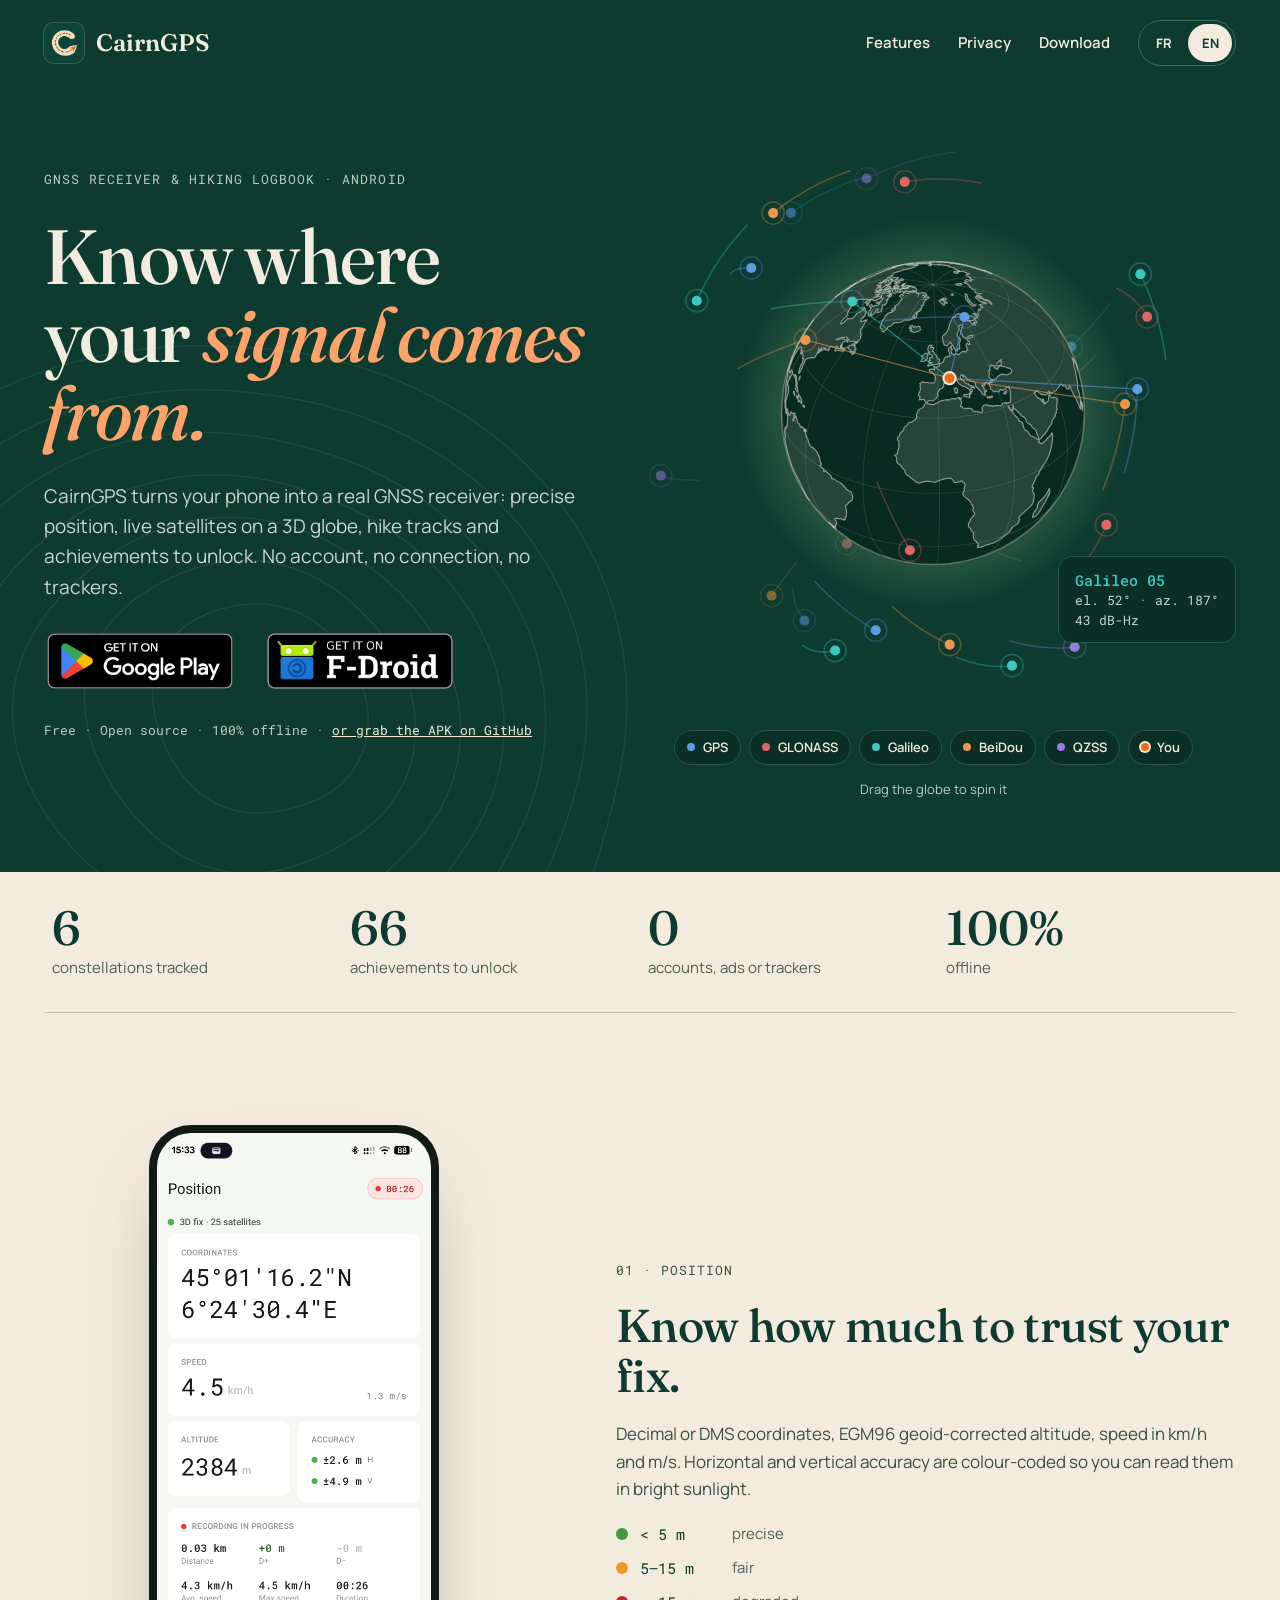
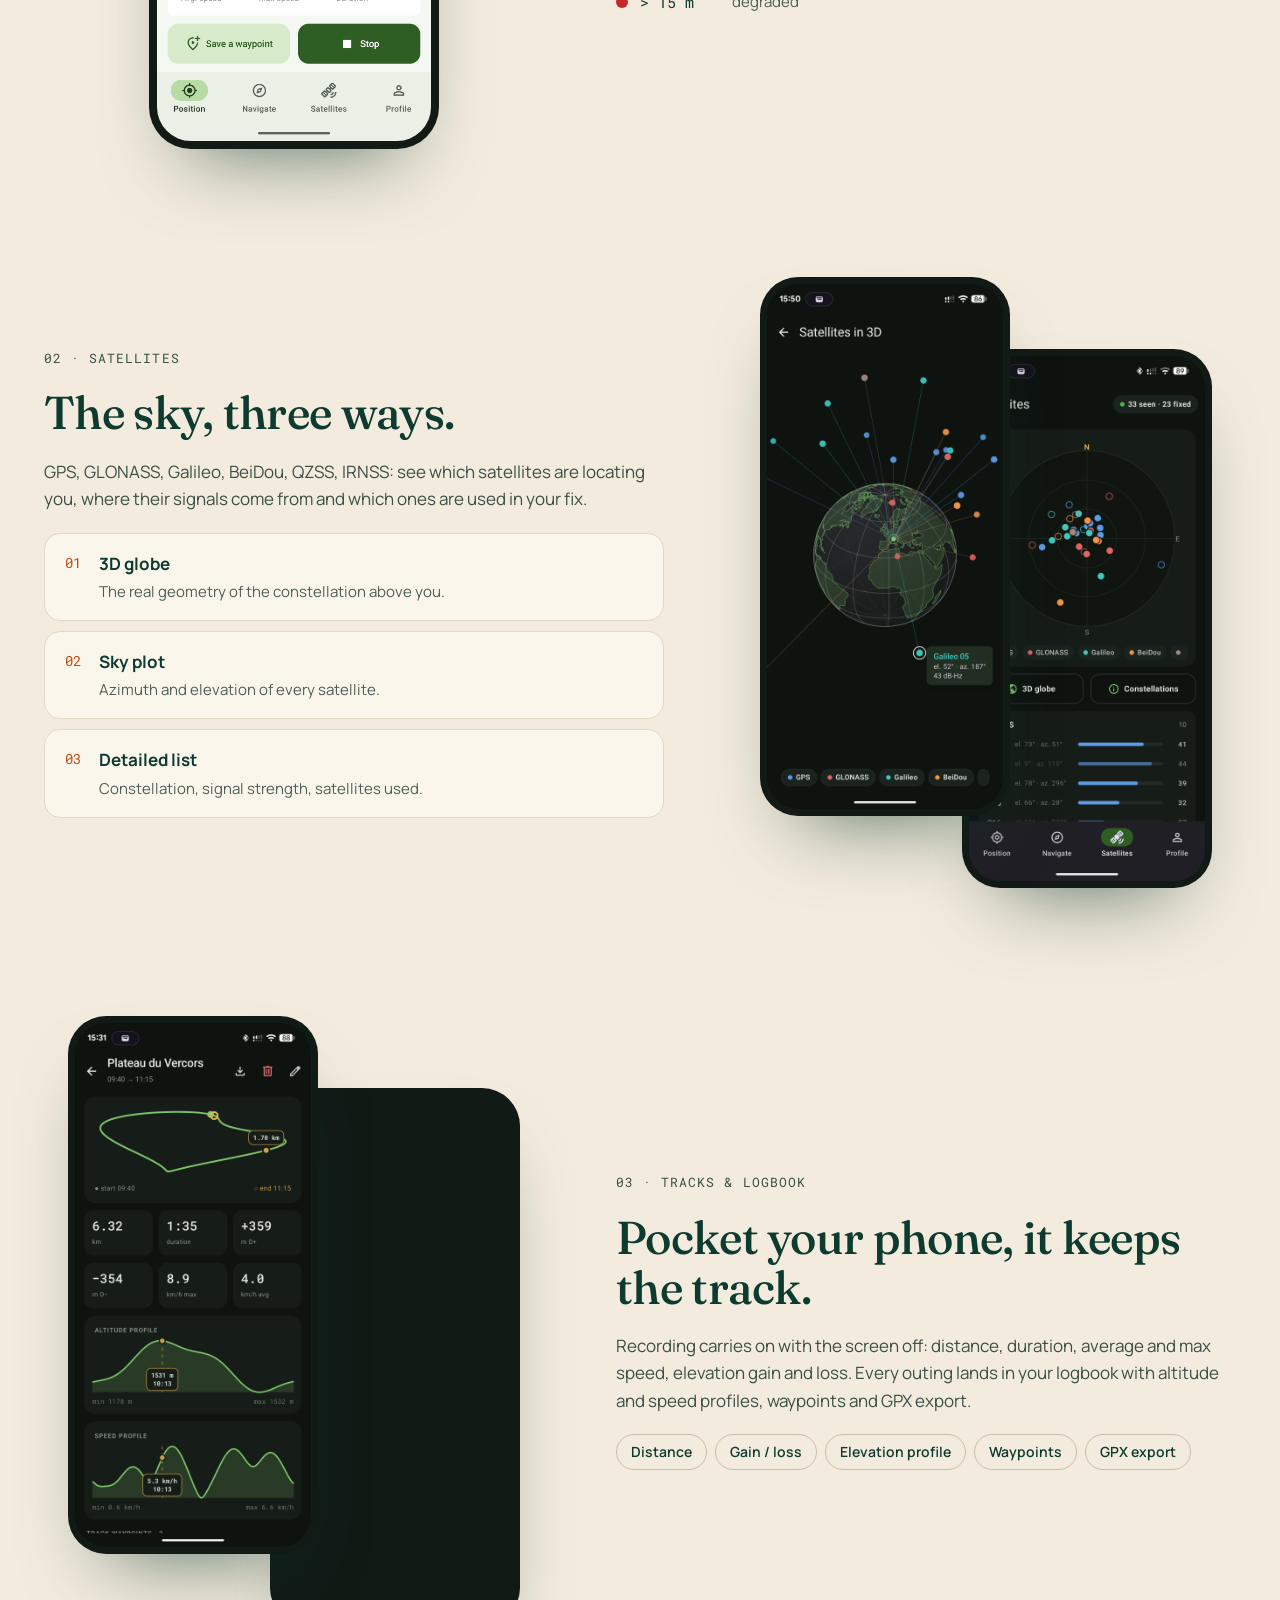
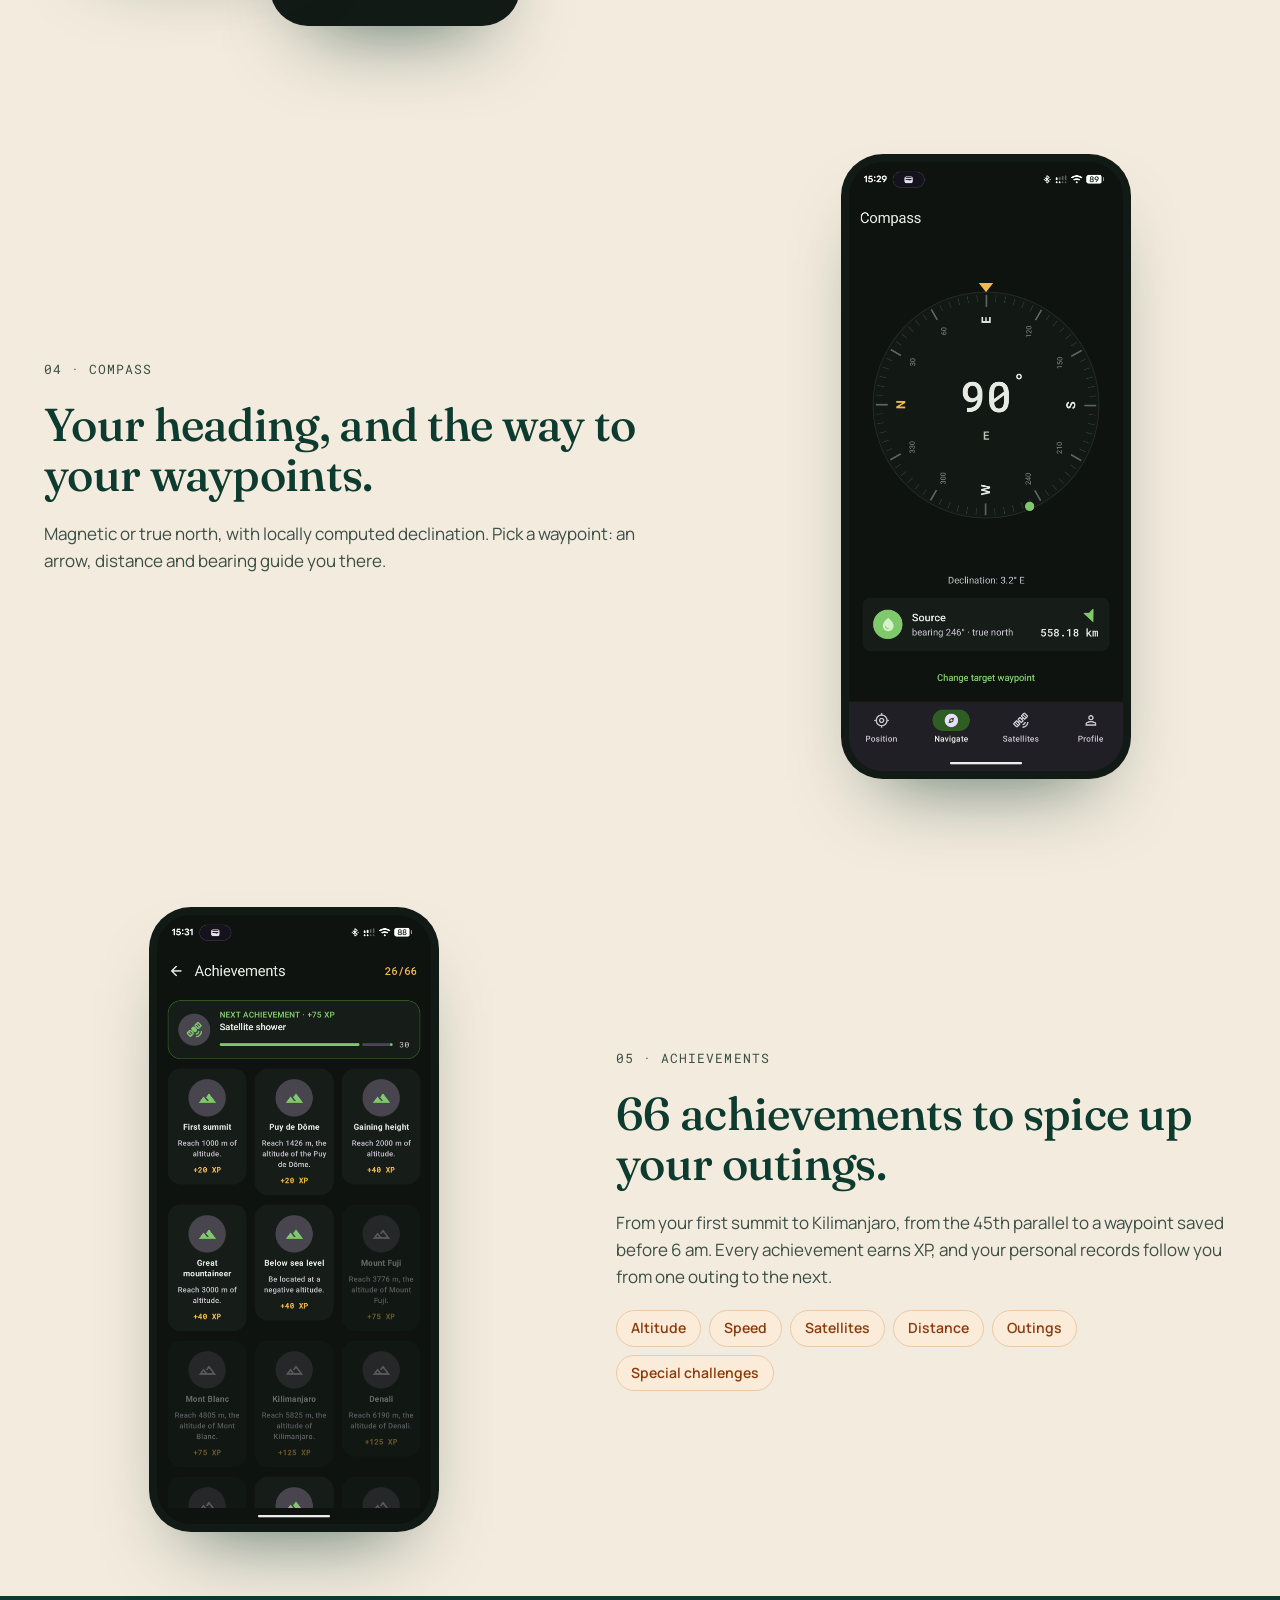
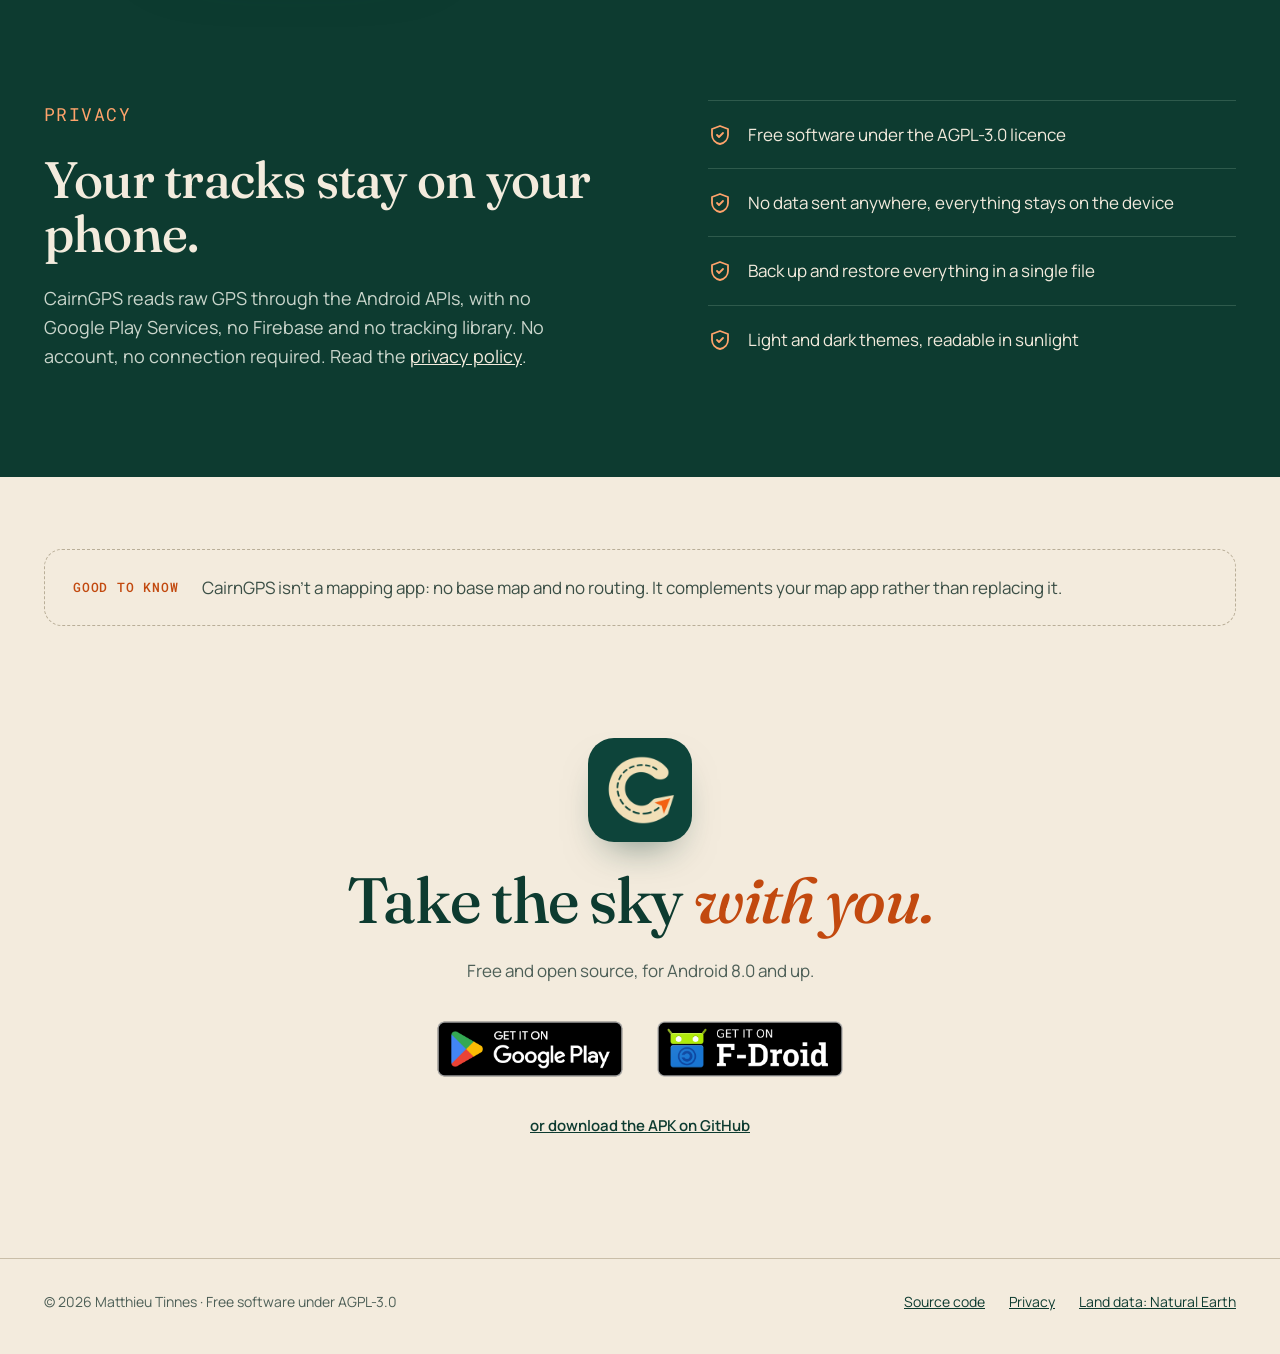
==== en/index.html @ 0255e493 "feat: add bilingual cairngps website Static French/English landing page for the CairnGPS Android app" ====
<!DOCTYPE html>
<html lang="en">
<head>
  <meta charset="UTF-8">
  <meta name="viewport" content="width=device-width, initial-scale=1">
  <title>CairnGPS — GNSS receiver and hiking logbook for Android</title>
  <meta name="description" content="CairnGPS turns your phone into a GNSS receiver: precise position, live satellites on a 3D globe, hike tracks and achievements. Free, open source, no account, 100% offline.">
  <meta name="theme-color" content="#0d3b30">
  <link rel="canonical" href="https://cairngps.matthieu.app/en/">
  <link rel="alternate" hreflang="fr" href="https://cairngps.matthieu.app/fr/">
  <link rel="alternate" hreflang="en" href="https://cairngps.matthieu.app/en/">
  <link rel="alternate" hreflang="x-default" href="https://cairngps.matthieu.app/">
  <link rel="icon" type="image/png" href="../assets/img/icon.png">
  <link rel="apple-touch-icon" href="../assets/img/icon.png">
  <link rel="preload" href="../assets/fonts/fraunces.woff2" as="font" type="font/woff2" crossorigin>
  <link rel="preload" href="../assets/fonts/manrope.woff2" as="font" type="font/woff2" crossorigin>
  <link rel="stylesheet" href="../assets/css/styles.css?v=2">

  <meta property="og:type" content="website">
  <meta property="og:site_name" content="CairnGPS">
  <meta property="og:title" content="CairnGPS — Know where your signal comes from">
  <meta property="og:description" content="GNSS receiver and hiking logbook for Android: live satellites on a 3D globe, tracks, compass and achievements. Free, open source, offline.">
  <meta property="og:url" content="https://cairngps.matthieu.app/en/">
  <meta property="og:image" content="https://cairngps.matthieu.app/assets/img/og-en.png">
  <meta property="og:image:width" content="1024">
  <meta property="og:image:height" content="500">
  <meta property="og:locale" content="en_US">
  <meta property="og:locale:alternate" content="fr_FR">
  <meta name="twitter:card" content="summary_large_image">

  <script type="application/ld+json">
  {
    "@context": "https://schema.org",
    "@type": "SoftwareApplication",
    "name": "CairnGPS",
    "operatingSystem": "Android 8.0+",
    "applicationCategory": "TravelApplication",
    "inLanguage": ["en", "fr"],
    "license": "https://www.gnu.org/licenses/agpl-3.0.html",
    "offers": { "@type": "Offer", "price": "0", "priceCurrency": "EUR" },
    "downloadUrl": "https://play.google.com/store/apps/details?id=app.matthieu.cairngps",
    "image": "https://cairngps.matthieu.app/assets/img/icon.png",
    "author": { "@type": "Person", "name": "Matthieu Tinnes", "url": "https://matthieu.app" }
  }
  </script>

  <script src="../assets/js/site.js?v=1" defer></script>
  <script src="../assets/js/globe.js?v=1" defer></script>
</head>
<body>
  <a class="skip-link" href="#main">Skip to content</a>

  <div class="hero" id="top">
    <svg class="contours" viewBox="0 0 700 700" aria-hidden="true" focusable="false">
      <g transform="translate(350 360)" fill="none" stroke="#f3ebdd" stroke-opacity="0.08" stroke-width="1.5">
        <path vector-effect="non-scaling-stroke" transform="scale(1.6) rotate(8)" d="M0,-200 C120,-210 215,-130 208,-20 C202,90 150,185 20,196 C-110,207 -220,140 -210,10 C-200,-115 -120,-192 0,-200Z"/>
        <path vector-effect="non-scaling-stroke" transform="translate(8 -6) scale(1.4) rotate(14)" d="M0,-200 C120,-210 215,-130 208,-20 C202,90 150,185 20,196 C-110,207 -220,140 -210,10 C-200,-115 -120,-192 0,-200Z"/>
        <path vector-effect="non-scaling-stroke" transform="translate(16 -12) scale(1.2) rotate(22)" d="M0,-200 C120,-210 215,-130 208,-20 C202,90 150,185 20,196 C-110,207 -220,140 -210,10 C-200,-115 -120,-192 0,-200Z"/>
        <path vector-effect="non-scaling-stroke" transform="translate(26 -18) scale(1.0) rotate(30)" d="M0,-200 C120,-210 215,-130 208,-20 C202,90 150,185 20,196 C-110,207 -220,140 -210,10 C-200,-115 -120,-192 0,-200Z"/>
        <path vector-effect="non-scaling-stroke" transform="translate(36 -24) scale(0.8) rotate(40)" d="M0,-200 C120,-210 215,-130 208,-20 C202,90 150,185 20,196 C-110,207 -220,140 -210,10 C-200,-115 -120,-192 0,-200Z"/>
        <path vector-effect="non-scaling-stroke" transform="translate(46 -30) scale(0.6) rotate(52)" d="M0,-200 C120,-210 215,-130 208,-20 C202,90 150,185 20,196 C-110,207 -220,140 -210,10 C-200,-115 -120,-192 0,-200Z"/>
        <path vector-effect="non-scaling-stroke" transform="translate(54 -36) scale(0.4) rotate(64)" d="M0,-200 C120,-210 215,-130 208,-20 C202,90 150,185 20,196 C-110,207 -220,140 -210,10 C-200,-115 -120,-192 0,-200Z"/>
      </g>
    </svg>

    <header class="site-header wrap">
      <a class="brand" href="#top">
        <img src="../assets/img/icon.png" alt="" width="40" height="40">
        <span>CairnGPS</span>
      </a>
      <nav class="nav" aria-label="Main navigation">
        <a href="#features">Features</a>
        <a href="#privacy">Privacy</a>
        <a href="#download">Download</a>
        <div class="lang-switch" role="group" aria-label="Language">
          <a href="../fr/" hreflang="fr" lang="fr" data-lang="fr">FR</a>
          <a href="../en/" hreflang="en" lang="en" data-lang="en" aria-current="page">EN</a>
        </div>
      </nav>
    </header>

    <section class="hero-body wrap" aria-labelledby="hero-title">
      <div class="hero-copy">
        <p class="eyebrow">GNSS receiver &amp; hiking logbook · Android</p>
        <h1 id="hero-title">Know where your <em>signal comes from.</em></h1>
        <p class="lead">CairnGPS turns your phone into a real GNSS receiver: precise position, live satellites on a 3D globe, hike tracks and achievements to unlock. No account, no connection, no trackers.</p>
        <div class="stores">
          <a href="https://play.google.com/store/apps/details?id=app.matthieu.cairngps"><img src="../assets/img/badges/google-play-en.png" alt="Get it on Google Play" width="646" height="250"></a>
          <a href="https://f-droid.org/packages/app.matthieu.cairngps/"><img src="../assets/img/badges/fdroid-en.png" alt="Get it on F-Droid" width="646" height="250"></a>
        </div>
        <p class="meta">Free · Open source · 100% offline · <a href="https://github.com/MatthieuTinnes/CairnGPS/releases">or grab the APK on GitHub</a></p>
      </div>

      <div class="globe">
        <div class="globe-stage">
          <canvas data-globe data-land="../assets/data/world_land.txt" role="img" aria-label="Animated 3D globe: GNSS satellites in orbit linked to a position in the Alps"></canvas>
          <div class="hud" aria-hidden="true">
            <strong>Galileo 05</strong>
            el. 52° · az. 187°<br>
            43 dB-Hz
          </div>
        </div>
        <ul class="legend" aria-label="Constellations">
          <li><span class="dot" style="--c: #5c9ce6" aria-hidden="true"></span>GPS</li>
          <li><span class="dot" style="--c: #e06666" aria-hidden="true"></span>GLONASS</li>
          <li><span class="dot" style="--c: #3ec9c0" aria-hidden="true"></span>Galileo</li>
          <li><span class="dot" style="--c: #f0954b" aria-hidden="true"></span>BeiDou</li>
          <li><span class="dot" style="--c: #9b7be0" aria-hidden="true"></span>QZSS</li>
          <li><span class="dot dot--you" style="--c: #f26a1b" aria-hidden="true"></span>You</li>
        </ul>
        <p class="hint">Drag the globe to spin it</p>
      </div>
    </section>
  </div>

  <main id="main">
    <section class="wrap" aria-label="At a glance">
      <dl class="facts">
        <div><dt>constellations tracked</dt><dd>6</dd></div>
        <div><dt>achievements to unlock</dt><dd>66</dd></div>
        <div><dt>accounts, ads or trackers</dt><dd>0</dd></div>
        <div><dt>offline</dt><dd>100%</dd></div>
      </dl>
    </section>

    <div class="tour wrap" id="features">
      <section class="feature" aria-labelledby="f-position">
        <div class="phones">
          <figure class="phone"><img src="../assets/img/screens/en/1.png" width="1080" height="2400" loading="lazy" decoding="async" alt="Position screen: coordinates, speed, altitude, accuracy and an active recording"></figure>
        </div>
        <div class="feature-copy">
          <p class="eyebrow">01 · Position</p>
          <h2 id="f-position">Know how much to trust your fix.</h2>
          <p>Decimal or DMS coordinates, EGM96 geoid-corrected altitude, speed in km/h and m/s. Horizontal and vertical accuracy are colour-coded so you can read them in bright sunlight.</p>
          <ul class="quality">
            <li><span class="dot" style="--c: #3e9b42" aria-hidden="true"></span><span class="range">&lt; 5 m</span><span class="label">precise</span></li>
            <li><span class="dot" style="--c: #f29a1f" aria-hidden="true"></span><span class="range">5–15 m</span><span class="label">fair</span></li>
            <li><span class="dot" style="--c: #c62828" aria-hidden="true"></span><span class="range">&gt; 15 m</span><span class="label">degraded</span></li>
          </ul>
        </div>
      </section>

      <section class="feature feature--reverse" aria-labelledby="f-satellites">
        <div class="phones phones--pair">
          <figure class="phone"><img src="../assets/img/screens/en/3.png" width="1080" height="2400" loading="lazy" decoding="async" alt="Satellites in 3D screen: globe and satellites in view"></figure>
          <figure class="phone"><img src="../assets/img/screens/en/2.png" width="1080" height="2400" loading="lazy" decoding="async" alt="Satellites screen: sky plot and list of GPS satellites"></figure>
        </div>
        <div class="feature-copy">
          <p class="eyebrow">02 · Satellites</p>
          <h2 id="f-satellites">The sky, three ways.</h2>
          <p>GPS, GLONASS, Galileo, BeiDou, QZSS, IRNSS: see which satellites are locating you, where their signals come from and which ones are used in your fix.</p>
          <ol class="views">
            <li><span class="num">01</span><span><strong>3D globe</strong><span>The real geometry of the constellation above you.</span></span></li>
            <li><span class="num">02</span><span><strong>Sky plot</strong><span>Azimuth and elevation of every satellite.</span></span></li>
            <li><span class="num">03</span><span><strong>Detailed list</strong><span>Constellation, signal strength, satellites used.</span></span></li>
          </ol>
        </div>
      </section>

      <section class="feature" aria-labelledby="f-tracks">
        <div class="phones phones--pair">
          <figure class="phone"><img src="../assets/img/screens/en/5.png" width="1080" height="2400" loading="lazy" decoding="async" alt="Track detail: route, stats, altitude and speed profiles"></figure>
          <figure class="phone"><img src="../assets/img/screens/en/7.png" width="1080" height="2400" loading="lazy" decoding="async" alt="Logbook: list of recorded tracks"></figure>
        </div>
        <div class="feature-copy">
          <p class="eyebrow">03 · Tracks &amp; logbook</p>
          <h2 id="f-tracks">Pocket your phone, it keeps the track.</h2>
          <p>Recording carries on with the screen off: distance, duration, average and max speed, elevation gain and loss. Every outing lands in your logbook with altitude and speed profiles, waypoints and GPX export.</p>
          <ul class="tags">
            <li>Distance</li>
            <li>Gain / loss</li>
            <li>Elevation profile</li>
            <li>Waypoints</li>
            <li>GPX export</li>
          </ul>
        </div>
      </section>

      <section class="feature feature--reverse" aria-labelledby="f-compass">
        <div class="phones">
          <figure class="phone"><img src="../assets/img/screens/en/6.png" width="1080" height="2400" loading="lazy" decoding="async" alt="Compass screen: dial, declination and navigation to a waypoint"></figure>
        </div>
        <div class="feature-copy">
          <p class="eyebrow">04 · Compass</p>
          <h2 id="f-compass">Your heading, and the way to your waypoints.</h2>
          <p>Magnetic or true north, with locally computed declination. Pick a waypoint: an arrow, distance and bearing guide you there.</p>
        </div>
      </section>

      <section class="feature" aria-labelledby="f-achievements">
        <div class="phones">
          <figure class="phone"><img src="../assets/img/screens/en/4.png" width="1080" height="2400" loading="lazy" decoding="async" alt="Achievements screen: next achievement and grid of altitude achievements"></figure>
        </div>
        <div class="feature-copy">
          <p class="eyebrow">05 · Achievements</p>
          <h2 id="f-achievements">66 achievements to spice up your outings.</h2>
          <p>From your first summit to Kilimanjaro, from the 45th parallel to a waypoint saved before 6&nbsp;am. Every achievement earns XP, and your personal records follow you from one outing to the next.</p>
          <ul class="tags tags--warm">
            <li>Altitude</li>
            <li>Speed</li>
            <li>Satellites</li>
            <li>Distance</li>
            <li>Outings</li>
            <li>Special challenges</li>
          </ul>
        </div>
      </section>
    </div>

    <section class="privacy" id="privacy" aria-labelledby="privacy-title">
      <div class="wrap">
        <div class="privacy-copy">
          <p class="eyebrow">Privacy</p>
          <h2 id="privacy-title">Your tracks stay on your phone.</h2>
          <p>CairnGPS reads raw GPS through the Android APIs, with no Google Play Services, no Firebase and no tracking library. No account, no connection required. Read the <a href="https://matthieu.app/cairngps/privacy/">privacy policy</a>.</p>
        </div>
        <ul class="checks">
          <li><svg width="24" height="24" viewBox="0 0 24 24" fill="none" stroke="#ffa36b" stroke-width="1.8" stroke-linecap="round" stroke-linejoin="round" aria-hidden="true" focusable="false"><path d="M12 3l8 3v6c0 4.5-3.4 8-8 9-4.6-1-8-4.5-8-9V6z"/><path d="M9 12l2 2 4-4"/></svg>Free software under the AGPL-3.0 licence</li>
          <li><svg width="24" height="24" viewBox="0 0 24 24" fill="none" stroke="#ffa36b" stroke-width="1.8" stroke-linecap="round" stroke-linejoin="round" aria-hidden="true" focusable="false"><path d="M12 3l8 3v6c0 4.5-3.4 8-8 9-4.6-1-8-4.5-8-9V6z"/><path d="M9 12l2 2 4-4"/></svg>No data sent anywhere, everything stays on the device</li>
          <li><svg width="24" height="24" viewBox="0 0 24 24" fill="none" stroke="#ffa36b" stroke-width="1.8" stroke-linecap="round" stroke-linejoin="round" aria-hidden="true" focusable="false"><path d="M12 3l8 3v6c0 4.5-3.4 8-8 9-4.6-1-8-4.5-8-9V6z"/><path d="M9 12l2 2 4-4"/></svg>Back up and restore everything in a single file</li>
          <li><svg width="24" height="24" viewBox="0 0 24 24" fill="none" stroke="#ffa36b" stroke-width="1.8" stroke-linecap="round" stroke-linejoin="round" aria-hidden="true" focusable="false"><path d="M12 3l8 3v6c0 4.5-3.4 8-8 9-4.6-1-8-4.5-8-9V6z"/><path d="M9 12l2 2 4-4"/></svg>Light and dark themes, readable in sunlight</li>
        </ul>
      </div>
    </section>

    <div class="wrap">
      <aside class="note" aria-label="Good to know">
        <strong>Good to know</strong>
        <p>CairnGPS isn’t a mapping app: no base map and no routing. It complements your map app rather than replacing it.</p>
      </aside>
    </div>

    <section class="cta wrap" id="download" aria-labelledby="cta-title">
      <img src="../assets/img/icon.png" alt="" width="104" height="104" loading="lazy">
      <h2 id="cta-title">Take the sky <em>with you.</em></h2>
      <p>Free and open source, for Android 8.0 and up.</p>
      <div class="stores">
        <a href="https://play.google.com/store/apps/details?id=app.matthieu.cairngps"><img src="../assets/img/badges/google-play-en.png" alt="Get it on Google Play" width="646" height="250" loading="lazy"></a>
        <a href="https://f-droid.org/packages/app.matthieu.cairngps/"><img src="../assets/img/badges/fdroid-en.png" alt="Get it on F-Droid" width="646" height="250" loading="lazy"></a>
      </div>
      <a class="apk" href="https://github.com/MatthieuTinnes/CairnGPS/releases">or download the APK on GitHub</a>
    </section>
  </main>

  <footer class="site-footer">
    <div class="wrap">
      <span>© 2026 Matthieu Tinnes · Free software under AGPL-3.0</span>
      <ul>
        <li><a href="https://github.com/MatthieuTinnes/CairnGPS">Source code</a></li>
        <li><a href="https://matthieu.app/cairngps/privacy/">Privacy</a></li>
        <li><a href="https://www.naturalearthdata.com/">Land data: Natural Earth</a></li>
      </ul>
    </div>
  </footer>
</body>
</html>
---- assets/css/styles.css ----
/* CairnGPS website. Self-hosted fonts only: the site makes no third-party request. */

@font-face {
  font-family: 'Fraunces';
  font-style: normal;
  font-weight: 500 600;
  font-display: swap;
  src: url('../fonts/fraunces.woff2') format('woff2');
}

@font-face {
  font-family: 'Fraunces';
  font-style: italic;
  font-weight: 500;
  font-display: swap;
  src: url('../fonts/fraunces-italic.woff2') format('woff2');
}

@font-face {
  font-family: 'Manrope';
  font-style: normal;
  font-weight: 400 700;
  font-display: swap;
  src: url('../fonts/manrope.woff2') format('woff2');
}

@font-face {
  font-family: 'Roboto Mono';
  font-style: normal;
  font-weight: 400 500;
  font-display: swap;
  src: url('../fonts/roboto-mono.woff2') format('woff2');
}

:root {
  --cream: #f3ebdd;
  --paper: #fbf6ec;
  --line: #e2d7c2;
  --rule: #c9bea8;
  --dash: #b9ae98;

  --forest: #0d3b30;
  --forest-deep: #0a2f26;
  --forest-line: #2a5547;
  --forest-rule: #2e5a4c;
  --on-forest: #f3ebdd;
  --on-forest-muted: #cad6cc;
  --on-forest-faint: #b9cdbf;

  --ink: #0d3b30;
  --text: #3b4f46;
  --muted: #4d5f57;

  --clay: #c2490f;
  --peach: #ffa36b;
  --apricot: #fbebd9;
  --apricot-line: #ebc9a6;
  --rust: #8a3a0b;

  --serif: 'Fraunces', Georgia, 'Times New Roman', serif;
  --sans: 'Manrope', system-ui, -apple-system, 'Segoe UI', Roboto, sans-serif;
  --mono: 'Roboto Mono', ui-monospace, 'SFMono-Regular', Menlo, Consolas, monospace;

  --wrap: 1240px;
  --gutter: 24px;
}

*,
*::before,
*::after {
  box-sizing: border-box;
}

html {
  scroll-behavior: smooth;
  -webkit-text-size-adjust: 100%;
}

@media (prefers-reduced-motion: reduce) {
  html {
    scroll-behavior: auto;
  }
}

body {
  margin: 0;
  background: var(--cream);
  color: var(--ink);
  font-family: var(--sans);
  font-size: 17px;
  line-height: 1.6;
  overflow-x: hidden;
}

img {
  max-width: 100%;
  height: auto;
}

a {
  color: var(--ink);
}

a:hover {
  color: var(--clay);
}

:focus-visible {
  outline: 3px solid var(--clay);
  outline-offset: 3px;
  border-radius: 4px;
}

.skip-link {
  position: absolute;
  left: 16px;
  top: -100px;
  z-index: 10;
  padding: 10px 16px;
  border-radius: 10px;
  background: var(--cream);
  color: var(--ink);
  font-weight: 700;
}

.skip-link:focus {
  top: 16px;
}

.wrap {
  max-width: var(--wrap);
  margin: 0 auto;
  padding-left: var(--gutter);
  padding-right: var(--gutter);
}

.eyebrow {
  margin: 0;
  font-family: var(--mono);
  font-size: 13px;
  letter-spacing: 0.08em;
  text-transform: uppercase;
  color: var(--clay);
}

/* ---------- Hero band ---------- */

.hero {
  position: relative;
  overflow: hidden;
  background: var(--forest);
  color: var(--on-forest);
}

.hero a {
  color: var(--on-forest);
}

.hero a:hover {
  color: var(--peach);
}

.hero :focus-visible {
  outline-color: var(--peach);
}

.contours {
  position: absolute;
  left: -260px;
  bottom: -320px;
  width: 900px;
  height: 900px;
  pointer-events: none;
}

.site-header {
  position: relative;
  display: flex;
  flex-wrap: wrap;
  align-items: center;
  justify-content: space-between;
  gap: 16px;
  padding-top: 20px;
  padding-bottom: 20px;
}

.brand {
  display: flex;
  align-items: center;
  gap: 12px;
  text-decoration: none;
}

.brand img {
  width: 40px;
  height: 40px;
  border-radius: 10px;
  box-shadow: 0 0 0 1px rgba(243, 235, 221, 0.2);
}

.brand span {
  font-family: var(--serif);
  font-size: 24px;
  font-weight: 600;
}

.nav {
  display: flex;
  flex-wrap: wrap;
  align-items: center;
  gap: 8px 28px;
  font-size: 15px;
  font-weight: 600;
}

.nav > a {
  text-decoration: none;
}

.lang-switch {
  display: flex;
  gap: 2px;
  padding: 3px;
  border: 1px solid #3f6a5c;
  border-radius: 999px;
}

.lang-switch a {
  display: inline-flex;
  align-items: center;
  justify-content: center;
  min-width: 44px;
  min-height: 38px;
  border-radius: 999px;
  font-size: 13px;
  font-weight: 700;
  text-decoration: none;
}

.hero .lang-switch a[aria-current='page'] {
  background: var(--on-forest);
  color: var(--forest);
}

.hero-body {
  position: relative;
  display: flex;
  flex-wrap: wrap;
  align-items: center;
  gap: 24px 40px;
  padding-top: 24px;
  padding-bottom: 72px;
}

.hero-copy {
  position: relative;
  z-index: 1;
  flex: 1 1 460px;
  min-width: 0;
  display: flex;
  flex-direction: column;
  gap: 28px;
}

.hero-copy .eyebrow {
  color: var(--on-forest-faint);
}

.hero h1 {
  margin: 0;
  font-family: var(--serif);
  font-size: clamp(44px, 6vw, 82px);
  font-weight: 500;
  line-height: 1.02;
  letter-spacing: -0.02em;
}

.hero h1 em,
.privacy h2 em {
  color: var(--peach);
}

.lead {
  margin: 0;
  max-width: 540px;
  font-size: 19px;
  color: var(--on-forest-muted);
}

.stores {
  display: flex;
  flex-wrap: wrap;
  align-items: center;
  gap: 4px 8px;
  margin: -10px 0 -10px -10px;
}

.stores a {
  display: block;
  border-radius: 12px;
}

/* The official badges carry their own transparent margin. */
.stores img {
  display: block;
  width: auto;
  height: 82px;
}

.meta {
  margin: 0;
  font-family: var(--mono);
  font-size: 13px;
  color: var(--on-forest-faint);
}

/* ---------- Globe ---------- */

.globe {
  flex: 1 1 520px;
  min-width: 0;
  max-width: 680px;
  margin: 0 auto;
  display: flex;
  flex-direction: column;
  gap: 14px;
}

.globe-stage {
  position: relative;
  width: 100%;
  aspect-ratio: 1 / 1;
}

.globe-stage canvas {
  display: block;
  width: 100%;
  height: 100%;
  cursor: grab;
  touch-action: pan-y;
}

.globe-stage canvas:active {
  cursor: grabbing;
}

.hud {
  position: absolute;
  right: 0;
  bottom: 12%;
  padding: 12px 16px;
  border: 1px solid var(--forest-line);
  border-radius: 14px;
  background: var(--forest-deep);
  font-family: var(--mono);
  font-size: 13px;
  line-height: 1.5;
  color: var(--on-forest-muted);
  pointer-events: none;
}

.hud strong {
  display: block;
  font-size: 15px;
  font-weight: 500;
  color: #3ec9c0;
}

.legend {
  display: flex;
  flex-wrap: wrap;
  justify-content: center;
  gap: 8px;
  margin: 0;
  padding: 0;
  list-style: none;
  font-size: 13px;
  font-weight: 600;
}

.legend li {
  display: inline-flex;
  align-items: center;
  gap: 8px;
  padding: 6px 12px;
  border: 1px solid var(--forest-line);
  border-radius: 999px;
  background: var(--forest-deep);
}

.dot {
  width: 8px;
  height: 8px;
  border-radius: 50%;
  background: var(--c);
}

.dot--you {
  box-shadow: 0 0 0 2px var(--on-forest);
}

.hint {
  margin: 0;
  text-align: center;
  font-size: 13px;
  color: var(--on-forest-faint);
}

/* ---------- Facts ---------- */

.facts {
  display: grid;
  grid-template-columns: repeat(auto-fit, minmax(150px, 1fr));
  margin: 0;
  border-bottom: 1px solid var(--rule);
}

.facts div {
  display: flex;
  flex-direction: column-reverse;
  gap: 4px;
  padding: 32px 8px;
}

.facts dt {
  font-size: 15px;
  color: var(--muted);
}

.facts dd {
  margin: 0;
  font-family: var(--serif);
  font-size: 48px;
  line-height: 1;
  color: var(--ink);
}

/* ---------- Feature tour ---------- */

.tour {
  display: flex;
  flex-direction: column;
  gap: 128px;
  padding-top: 112px;
  padding-bottom: 64px;
}

.feature {
  display: flex;
  flex-wrap: wrap;
  align-items: center;
  gap: 48px 72px;
}

.feature--reverse {
  flex-direction: row-reverse;
}

.feature-copy {
  flex: 1 1 440px;
  min-width: 0;
  display: flex;
  flex-direction: column;
  gap: 20px;
}

.feature h2 {
  margin: 0;
  font-family: var(--serif);
  font-size: clamp(32px, 3.6vw, 48px);
  font-weight: 500;
  line-height: 1.08;
  letter-spacing: -0.015em;
}

.feature p {
  margin: 0;
  color: var(--text);
}

.phones {
  flex: 0 1 500px;
  min-width: 0;
  margin: 0 auto;
  display: flex;
  justify-content: center;
  align-items: flex-start;
}

.phone {
  flex: none;
  width: clamp(200px, 60vw, 290px);
  margin: 0;
  padding: 8px;
  border-radius: 42px;
  background: #121a16;
  box-shadow: 0 40px 80px -40px rgba(13, 59, 48, 0.7);
}

.phone img {
  display: block;
  width: 100%;
  height: auto;
  border-radius: 34px;
}

.phones--pair .phone {
  width: clamp(150px, 42vw, 250px);
  padding: 7px;
  border-radius: 38px;
}

.phones--pair .phone img {
  border-radius: 31px;
}

.phones--pair .phone:first-child {
  position: relative;
  z-index: 1;
}

.phones--pair .phone + .phone {
  margin-left: -48px;
  margin-top: 72px;
}

.quality {
  display: flex;
  flex-direction: column;
  gap: 10px;
  margin: 0;
  padding: 0;
  list-style: none;
  font-family: var(--mono);
  font-size: 15px;
}

.quality li {
  display: flex;
  align-items: center;
  gap: 12px;
}

.quality .dot {
  width: 12px;
  height: 12px;
}

.quality .range {
  min-width: 80px;
}

.quality .label {
  font-family: var(--sans);
  color: var(--muted);
}

.views {
  display: flex;
  flex-direction: column;
  gap: 10px;
  margin: 0;
  padding: 0;
  list-style: none;
}

.views li {
  display: flex;
  gap: 18px;
  padding: 16px 20px;
  border: 1px solid var(--line);
  border-radius: 16px;
  background: var(--paper);
}

.views .num {
  flex: none;
  padding-top: 2px;
  font-family: var(--mono);
  font-size: 14px;
  color: var(--clay);
}

.views strong {
  display: block;
  color: var(--ink);
}

.views strong + span {
  font-size: 15px;
  color: var(--muted);
}

.tags {
  display: flex;
  flex-wrap: wrap;
  gap: 8px;
  margin: 0;
  padding: 0;
  list-style: none;
}

.tags li {
  padding: 6px 14px;
  border: 1px solid var(--rule);
  border-radius: 999px;
  font-size: 14px;
  font-weight: 600;
  color: var(--ink);
}

.tags--warm li {
  border-color: var(--apricot-line);
  background: var(--apricot);
  color: var(--rust);
}

/* ---------- Privacy ---------- */

.privacy {
  background: var(--forest);
  color: var(--on-forest);
}

.privacy .wrap {
  display: flex;
  flex-wrap: wrap;
  align-items: flex-start;
  gap: 56px;
  padding-top: 104px;
  padding-bottom: 104px;
}

.privacy-copy {
  flex: 1 1 460px;
  min-width: 0;
  display: flex;
  flex-direction: column;
  gap: 24px;
}

.privacy .eyebrow {
  color: var(--peach);
}

.privacy h2 {
  margin: 0;
  font-family: var(--serif);
  font-size: clamp(34px, 4vw, 56px);
  font-weight: 500;
  line-height: 1.05;
  letter-spacing: -0.015em;
}

.privacy p {
  margin: 0;
  max-width: 540px;
  font-size: 18px;
  color: var(--on-forest-muted);
}

.privacy a {
  color: var(--on-forest);
}

.privacy a:hover {
  color: var(--peach);
}

.privacy :focus-visible {
  outline-color: var(--peach);
}

.checks {
  flex: 1 1 380px;
  display: flex;
  flex-direction: column;
  margin: 0;
  padding: 0;
  list-style: none;
}

.checks li {
  display: flex;
  align-items: flex-start;
  gap: 16px;
  padding: 20px 0;
  border-top: 1px solid var(--forest-rule);
}

.checks svg {
  flex: none;
  margin-top: 2px;
}

/* ---------- Note, CTA, footer ---------- */

.note {
  display: flex;
  flex-wrap: wrap;
  align-items: center;
  gap: 16px 24px;
  margin-top: 72px;
  padding: 24px 28px;
  border: 1.5px dashed var(--dash);
  border-radius: 18px;
}

.note strong {
  font-family: var(--mono);
  font-size: 13px;
  font-weight: 500;
  letter-spacing: 0.06em;
  text-transform: uppercase;
  color: var(--clay);
}

.note p {
  flex: 1 1 520px;
  margin: 0;
  color: var(--text);
}

.cta {
  display: flex;
  flex-direction: column;
  align-items: center;
  gap: 24px;
  padding-top: 112px;
  padding-bottom: 120px;
  text-align: center;
}

.cta > img {
  width: 104px;
  height: 104px;
  border-radius: 26px;
  box-shadow: 0 20px 40px -20px rgba(13, 59, 48, 0.6);
}

.cta h2 {
  margin: 0;
  font-family: var(--serif);
  font-size: clamp(36px, 5vw, 64px);
  font-weight: 500;
  line-height: 1.05;
  letter-spacing: -0.02em;
}

.cta h2 em {
  color: var(--clay);
}

.cta p {
  margin: 0;
  color: var(--muted);
}

.cta .stores {
  justify-content: center;
  margin: 0 -10px;
}

.cta .apk {
  font-size: 15px;
  font-weight: 600;
}

.site-footer {
  border-top: 1px solid var(--rule);
}

.site-footer .wrap {
  display: flex;
  flex-wrap: wrap;
  justify-content: space-between;
  gap: 16px;
  padding-top: 32px;
  padding-bottom: 40px;
  font-size: 14px;
  color: var(--muted);
}

.site-footer ul {
  display: flex;
  flex-wrap: wrap;
  gap: 8px 24px;
  margin: 0;
  padding: 0;
  list-style: none;
}

/* ---------- Small screens ---------- */

@media (max-width: 640px) {
  :root {
    --gutter: 16px;
  }

  .tour {
    gap: 96px;
    padding-top: 80px;
  }

  .stores img {
    height: 68px;
  }

  .hud {
    font-size: 12px;
    padding: 8px 12px;
  }

  .phones--pair .phone + .phone {
    margin-left: -32px;
    margin-top: 48px;
  }
}
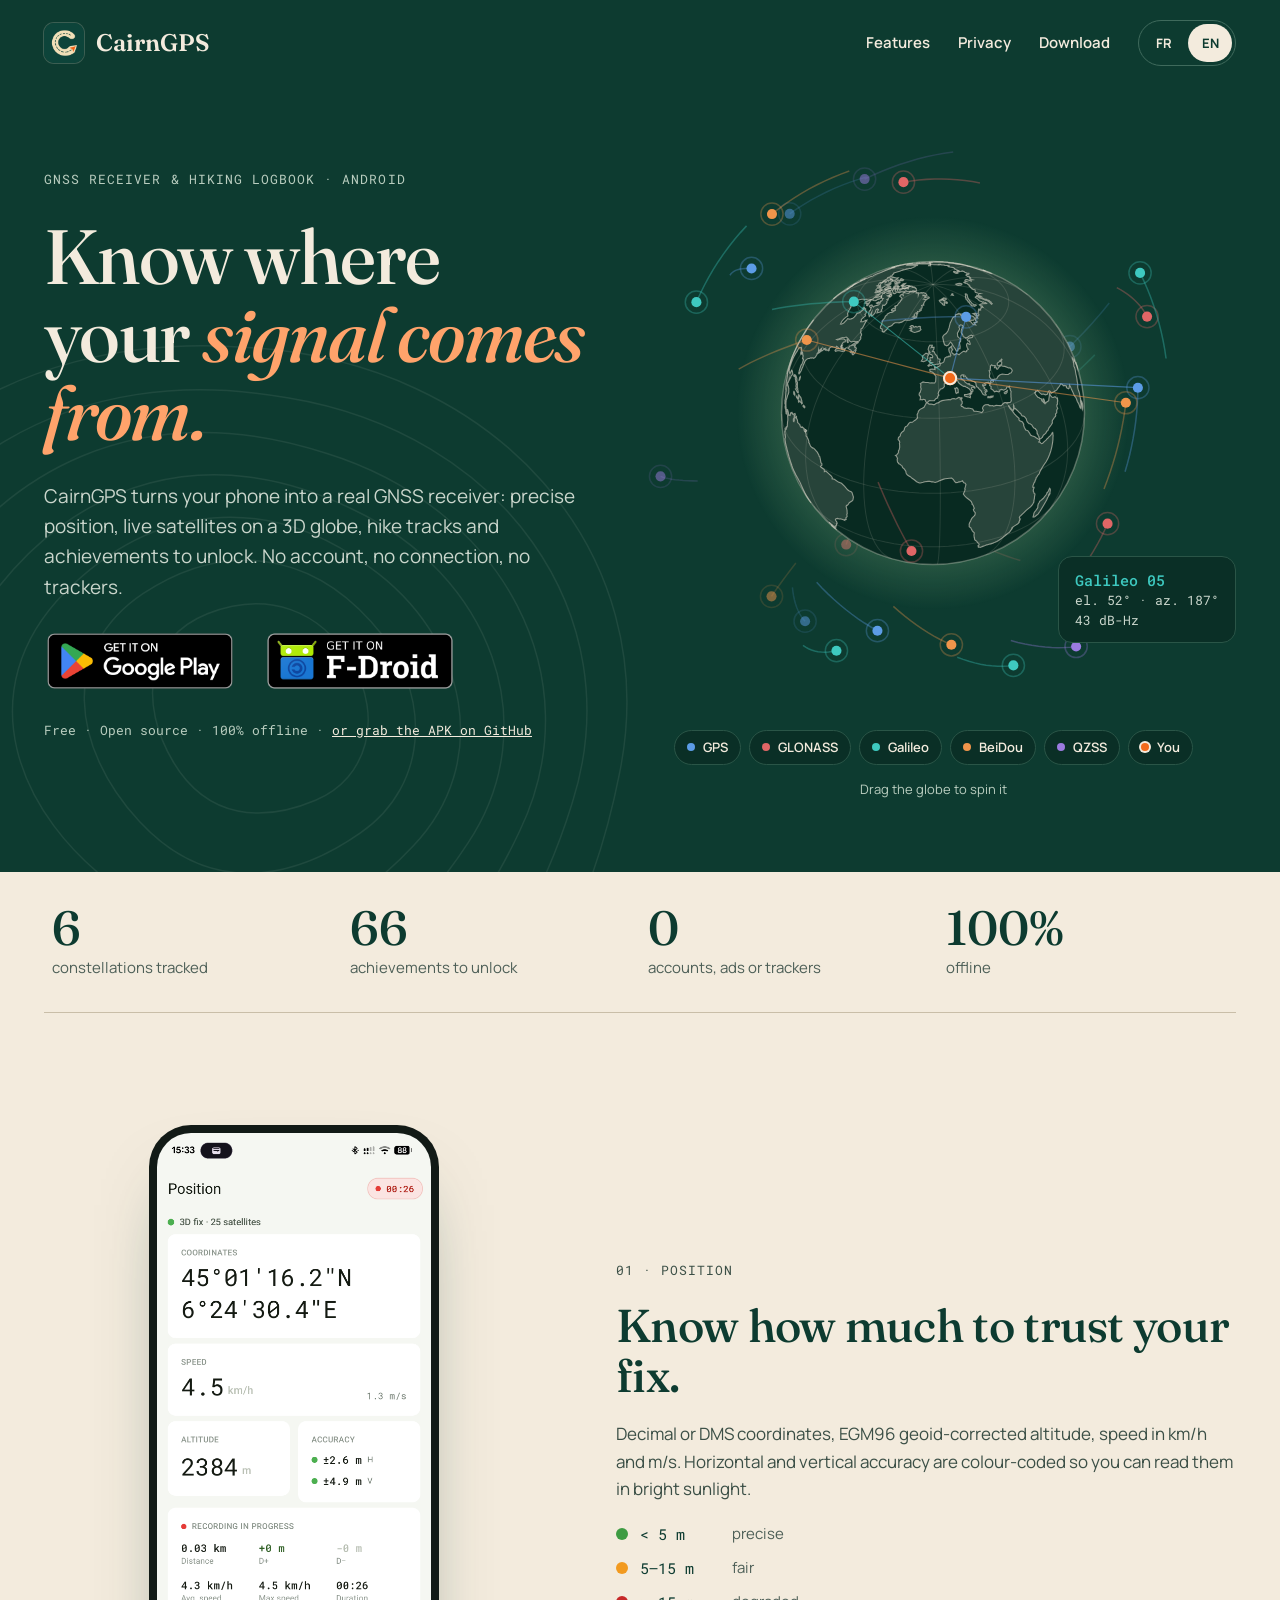
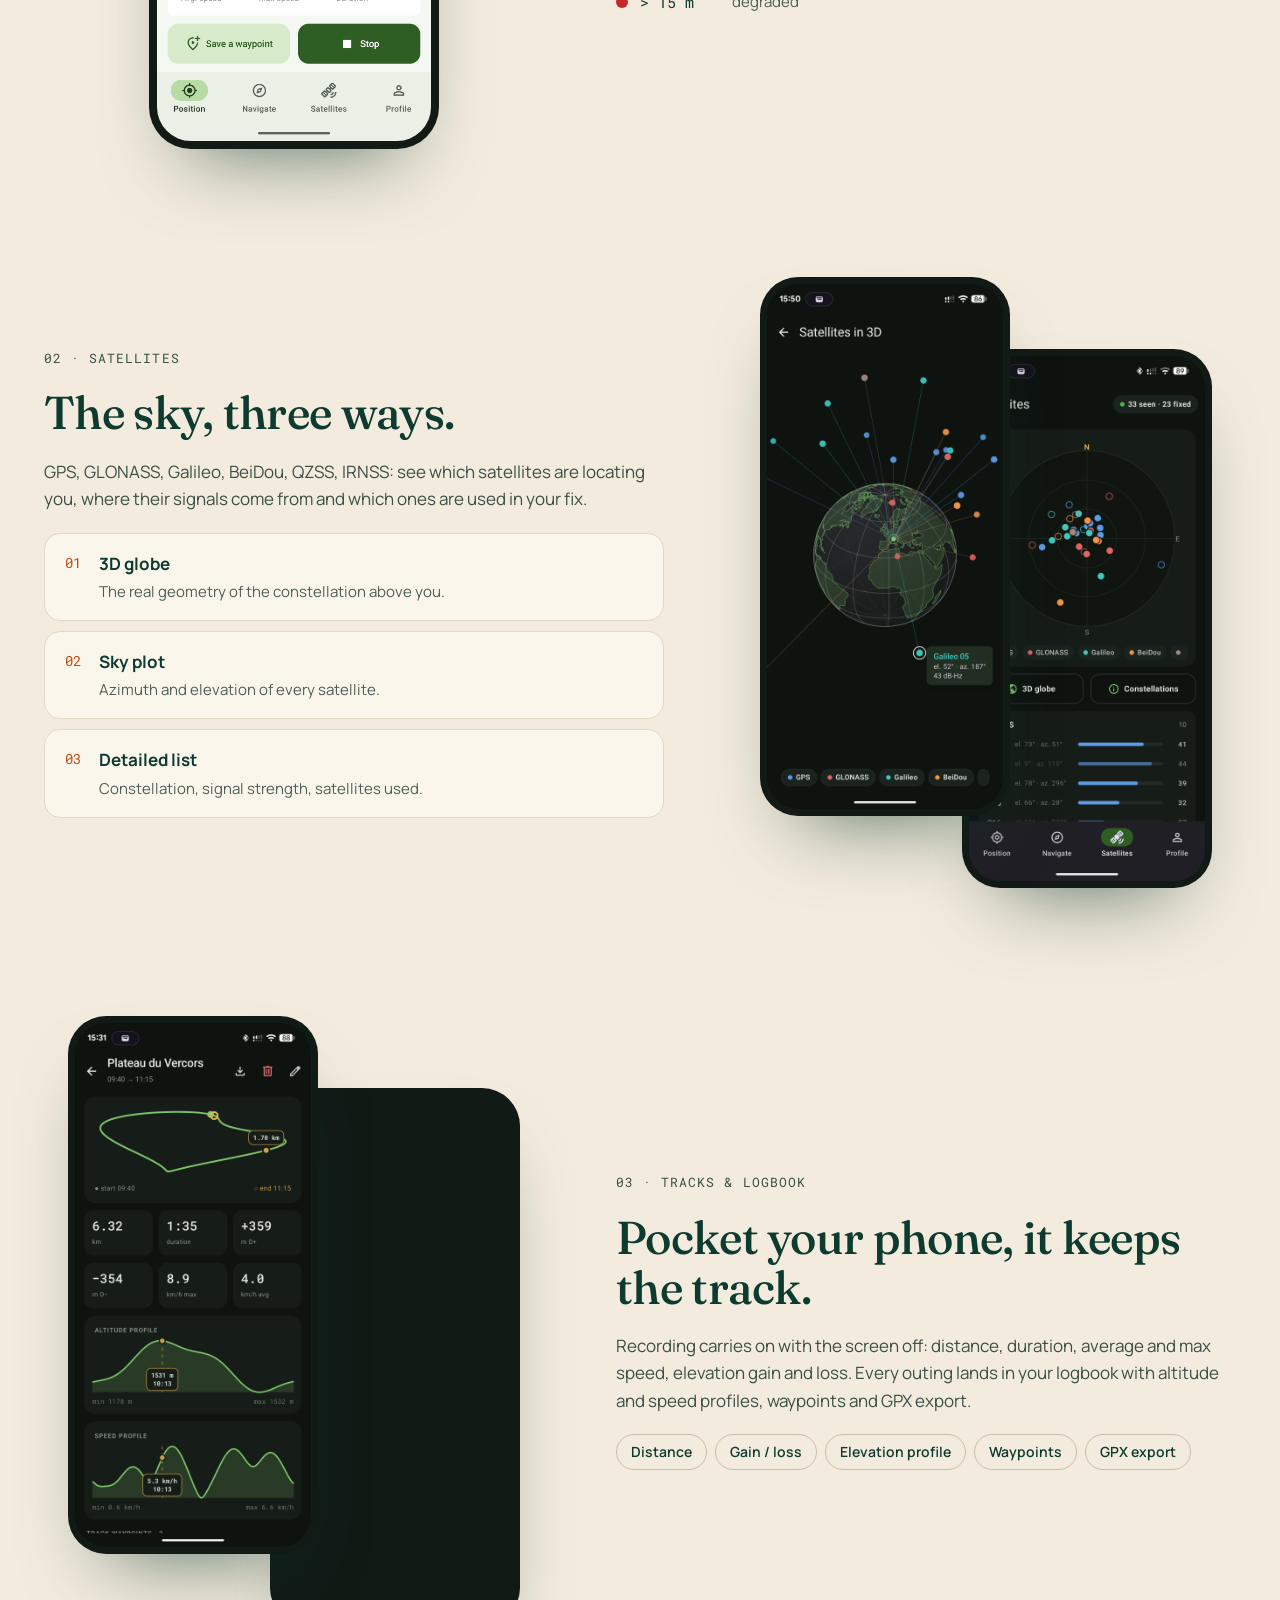
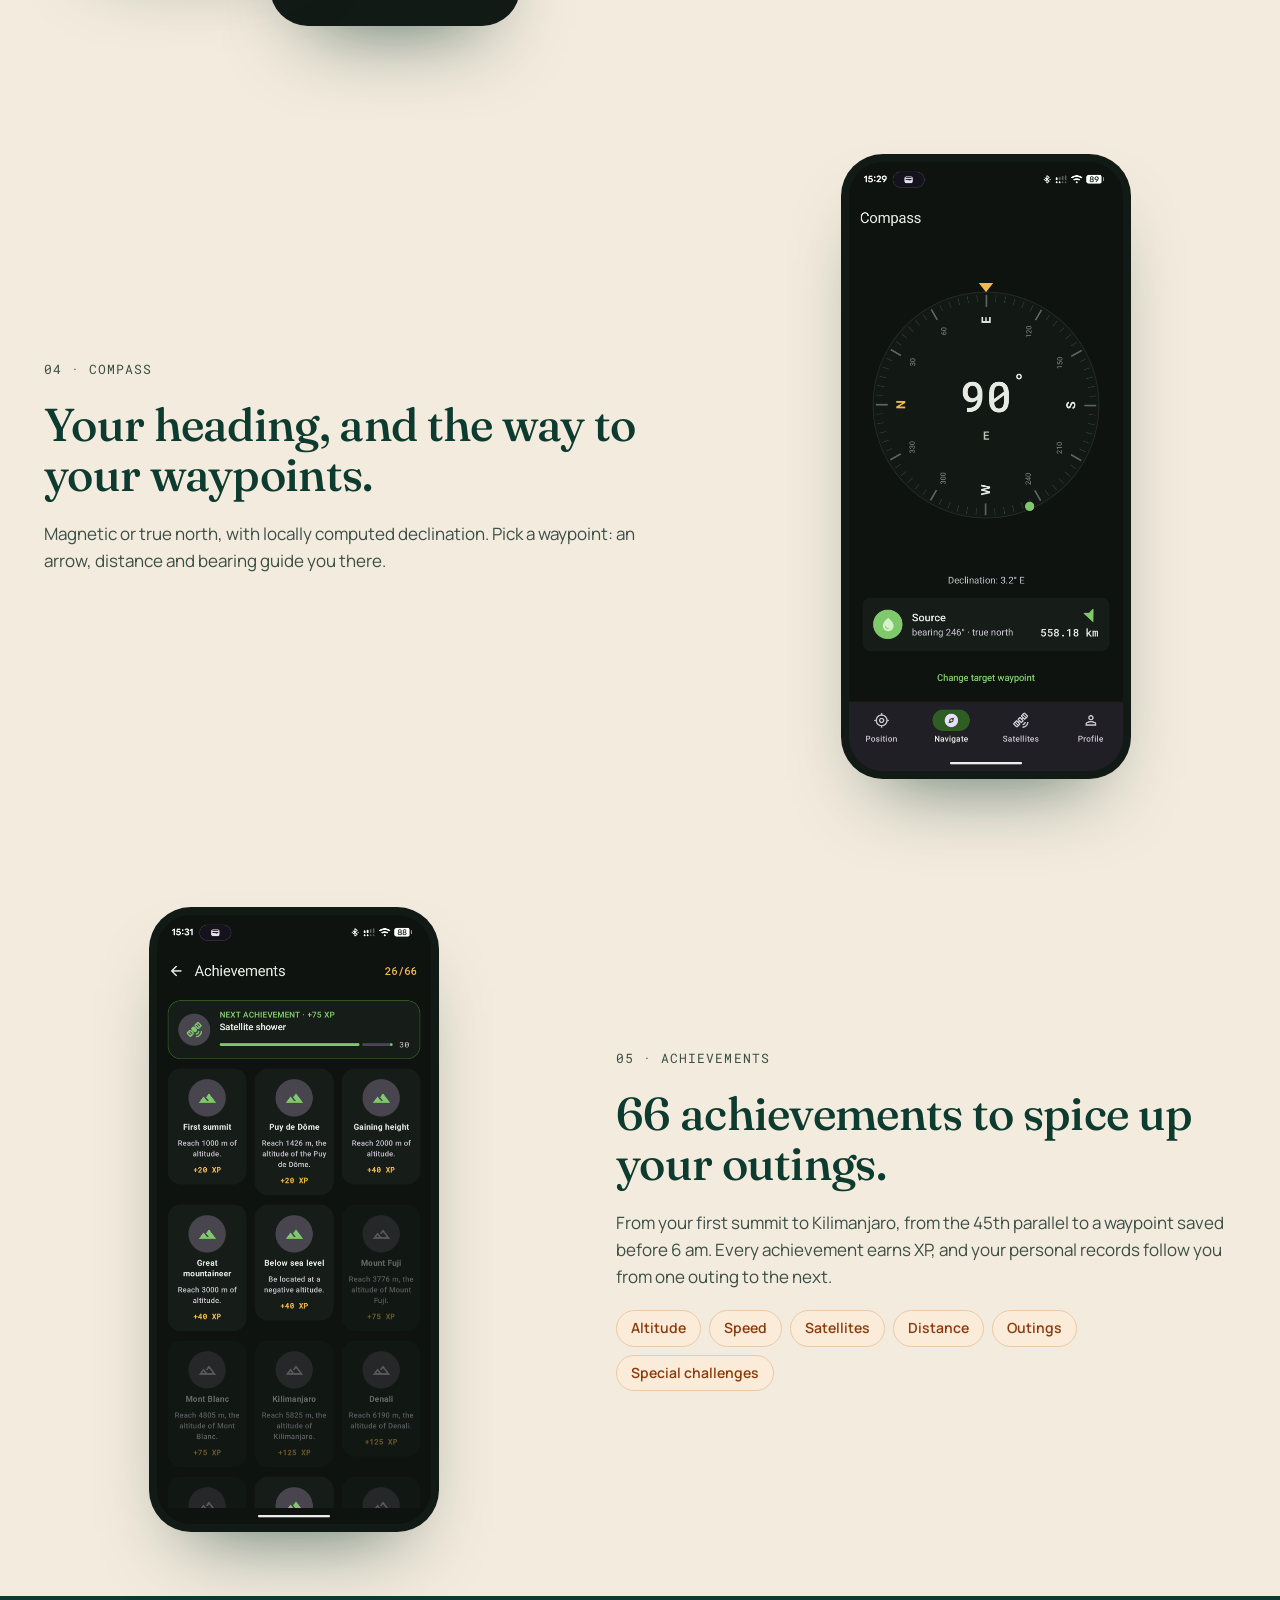
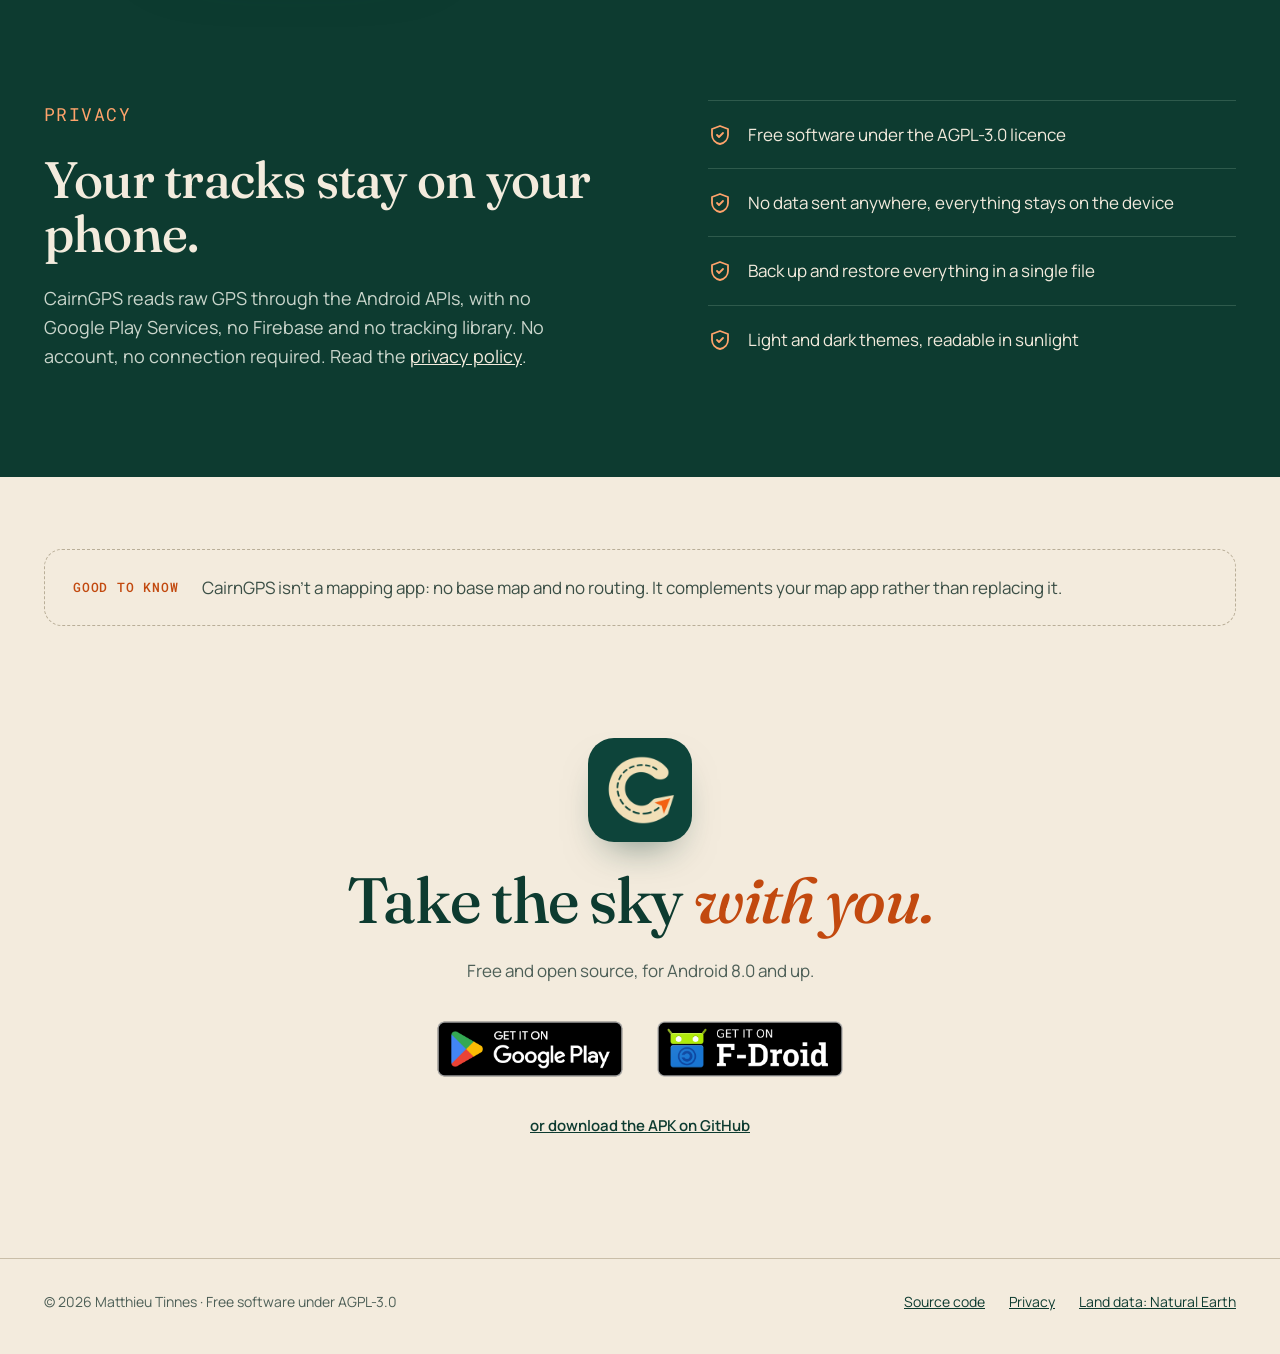
==== commit 6f92f76b: "feat: add umami audience tracker Load the self-hosted, cookie-less Umami script (umami.matthieu.app)" ====
--- a/en/index.html
+++ b/en/index.html
@@ -46,6 +46,8 @@
 
   <script src="../assets/js/site.js?v=1" defer></script>
   <script src="../assets/js/globe.js?v=1" defer></script>
+  <!-- Cookie-less audience stats (self-hosted Umami); the page works without it. -->
+  <script defer src="https://umami.matthieu.app/js/app.js" data-host-url="https://umami.matthieu.app" data-website-id="695b13a4-3913-4c51-99ee-1c3db1899db5" data-domains="cairngps.matthieu.app"></script>
 </head>
 <body>
   <a class="skip-link" href="#main">Skip to content</a>
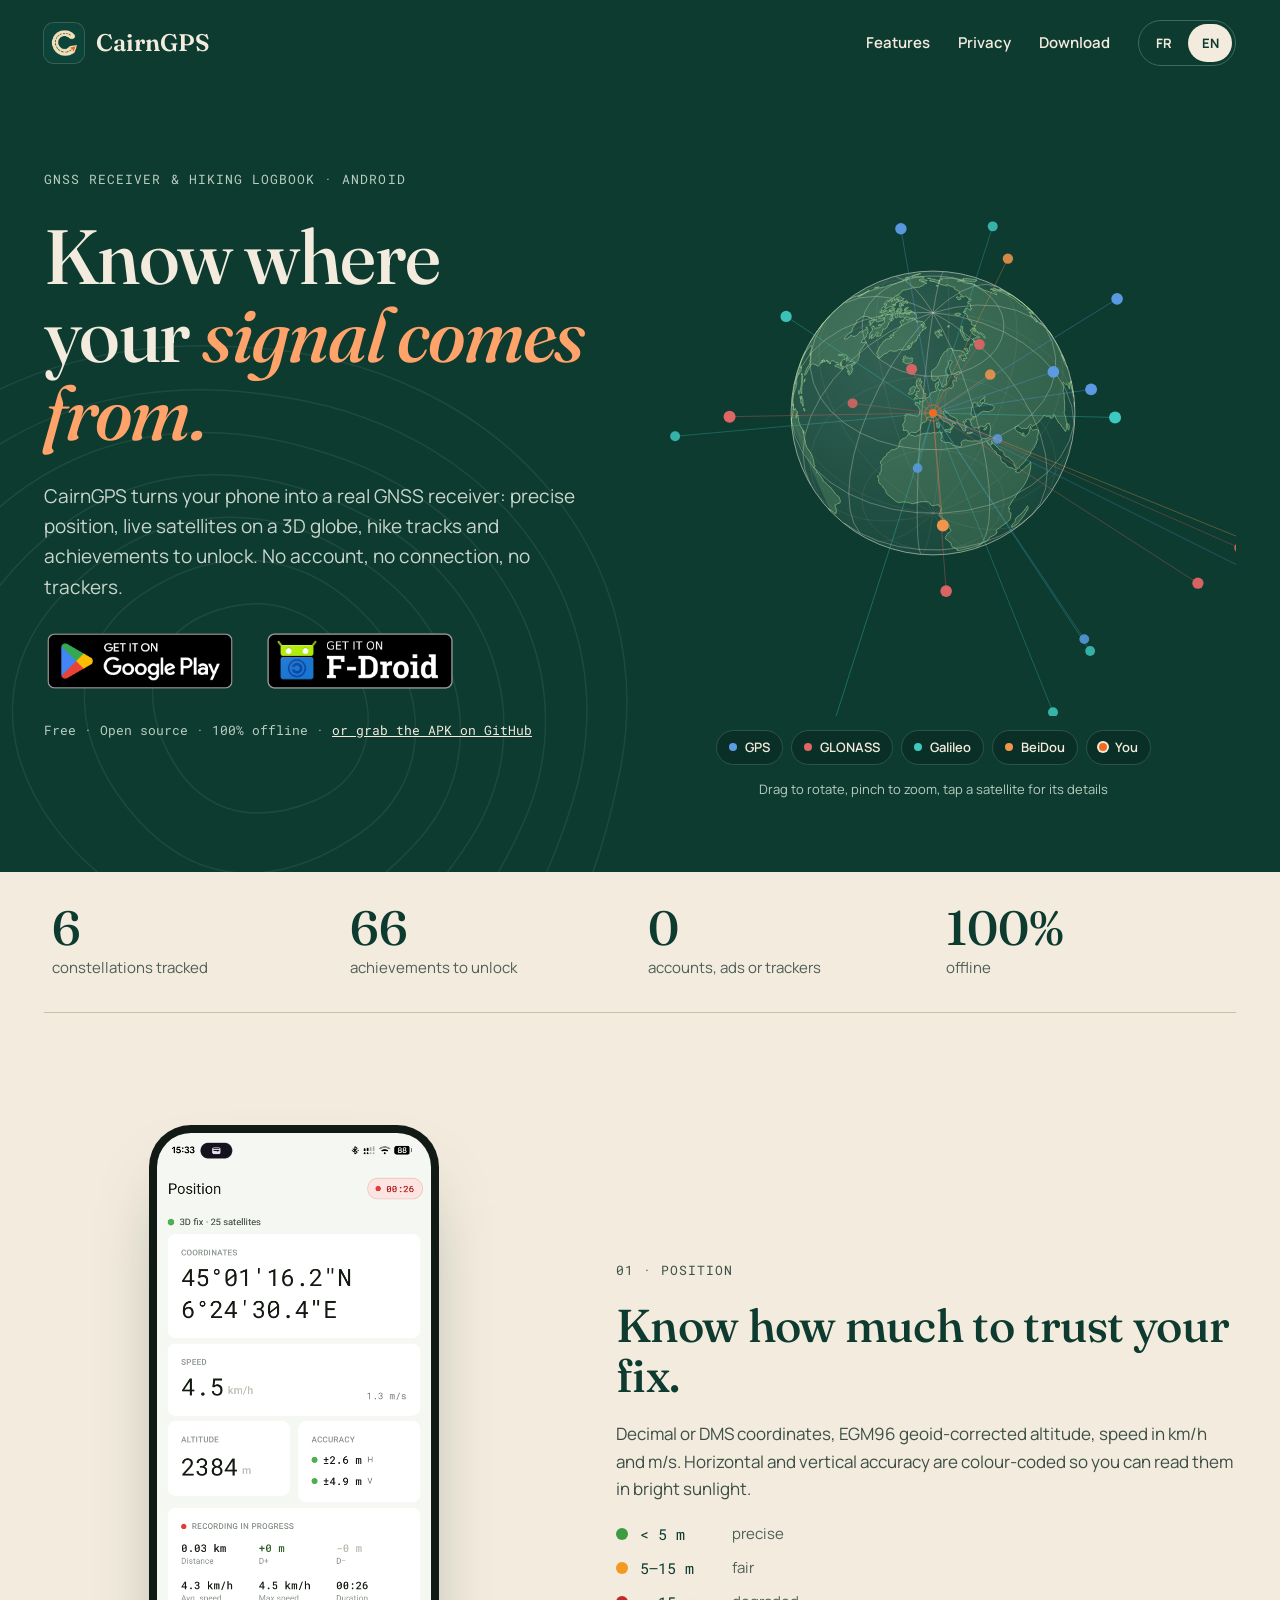
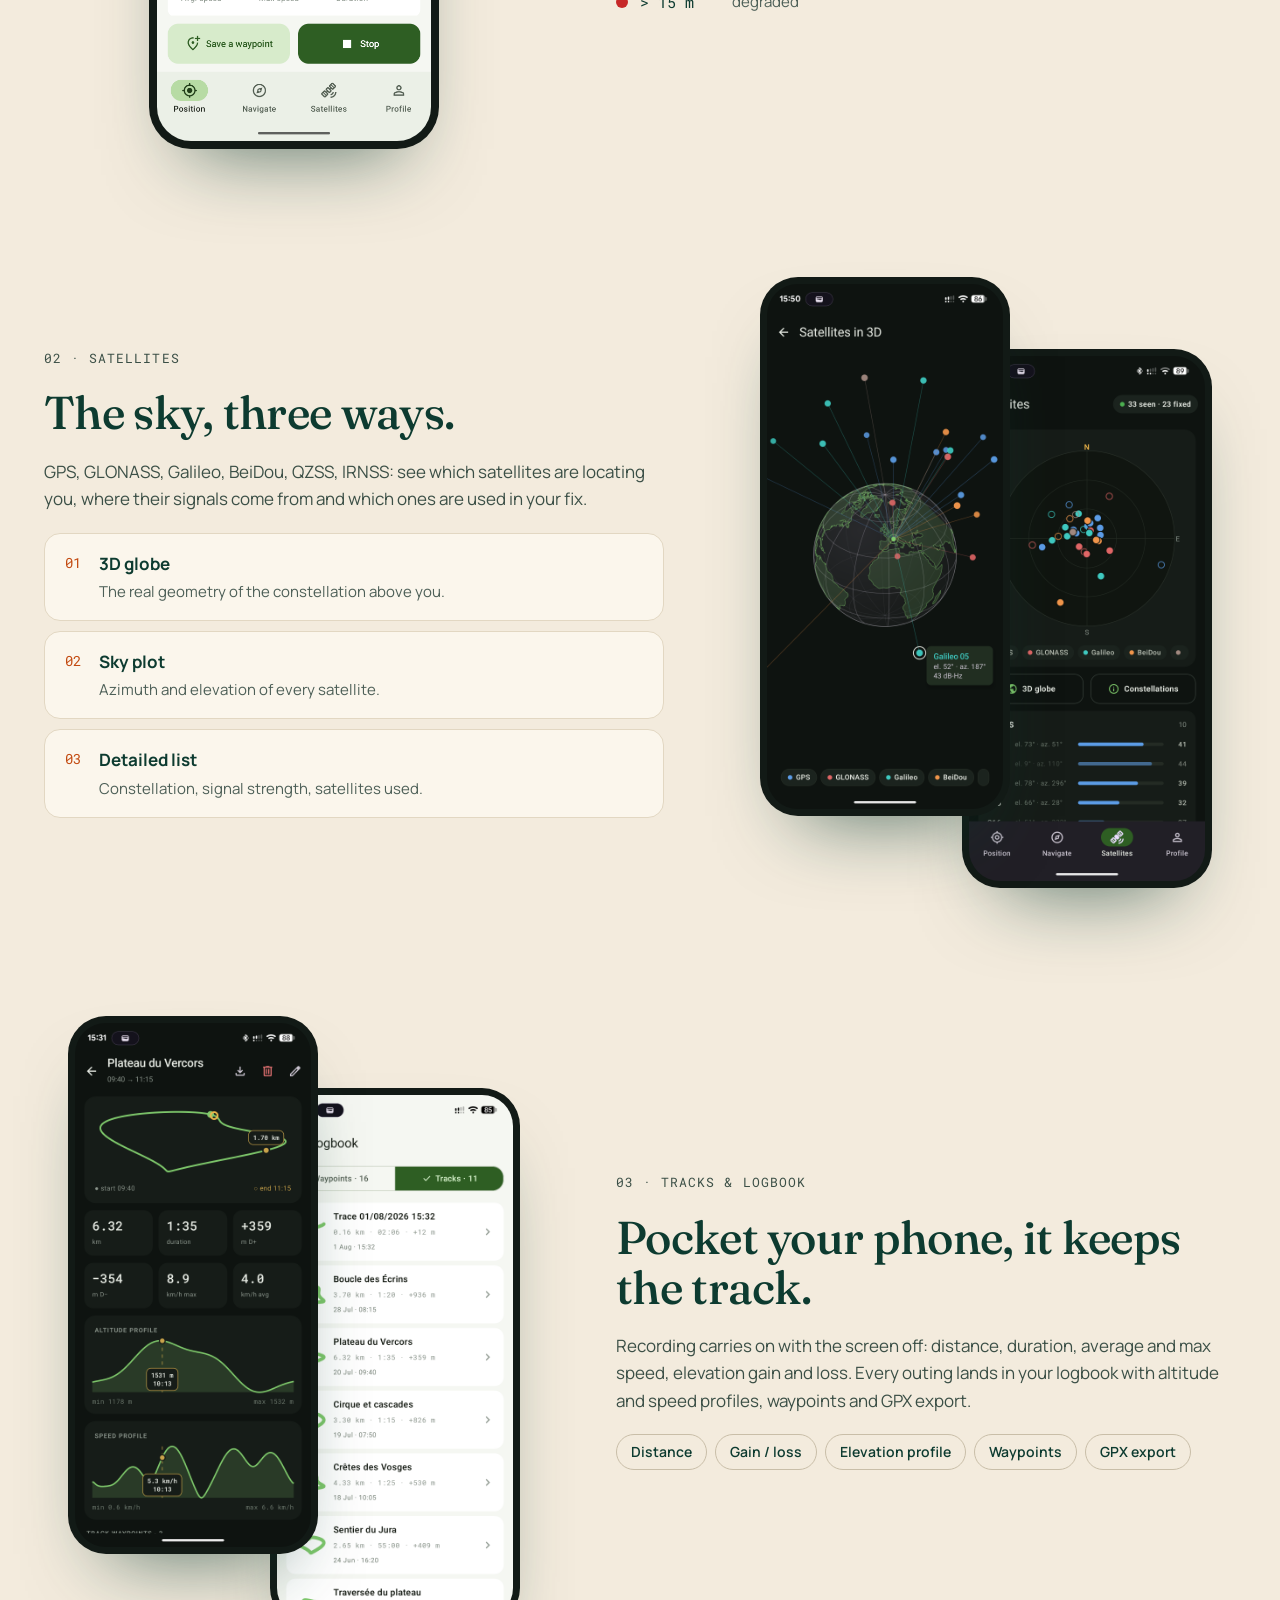
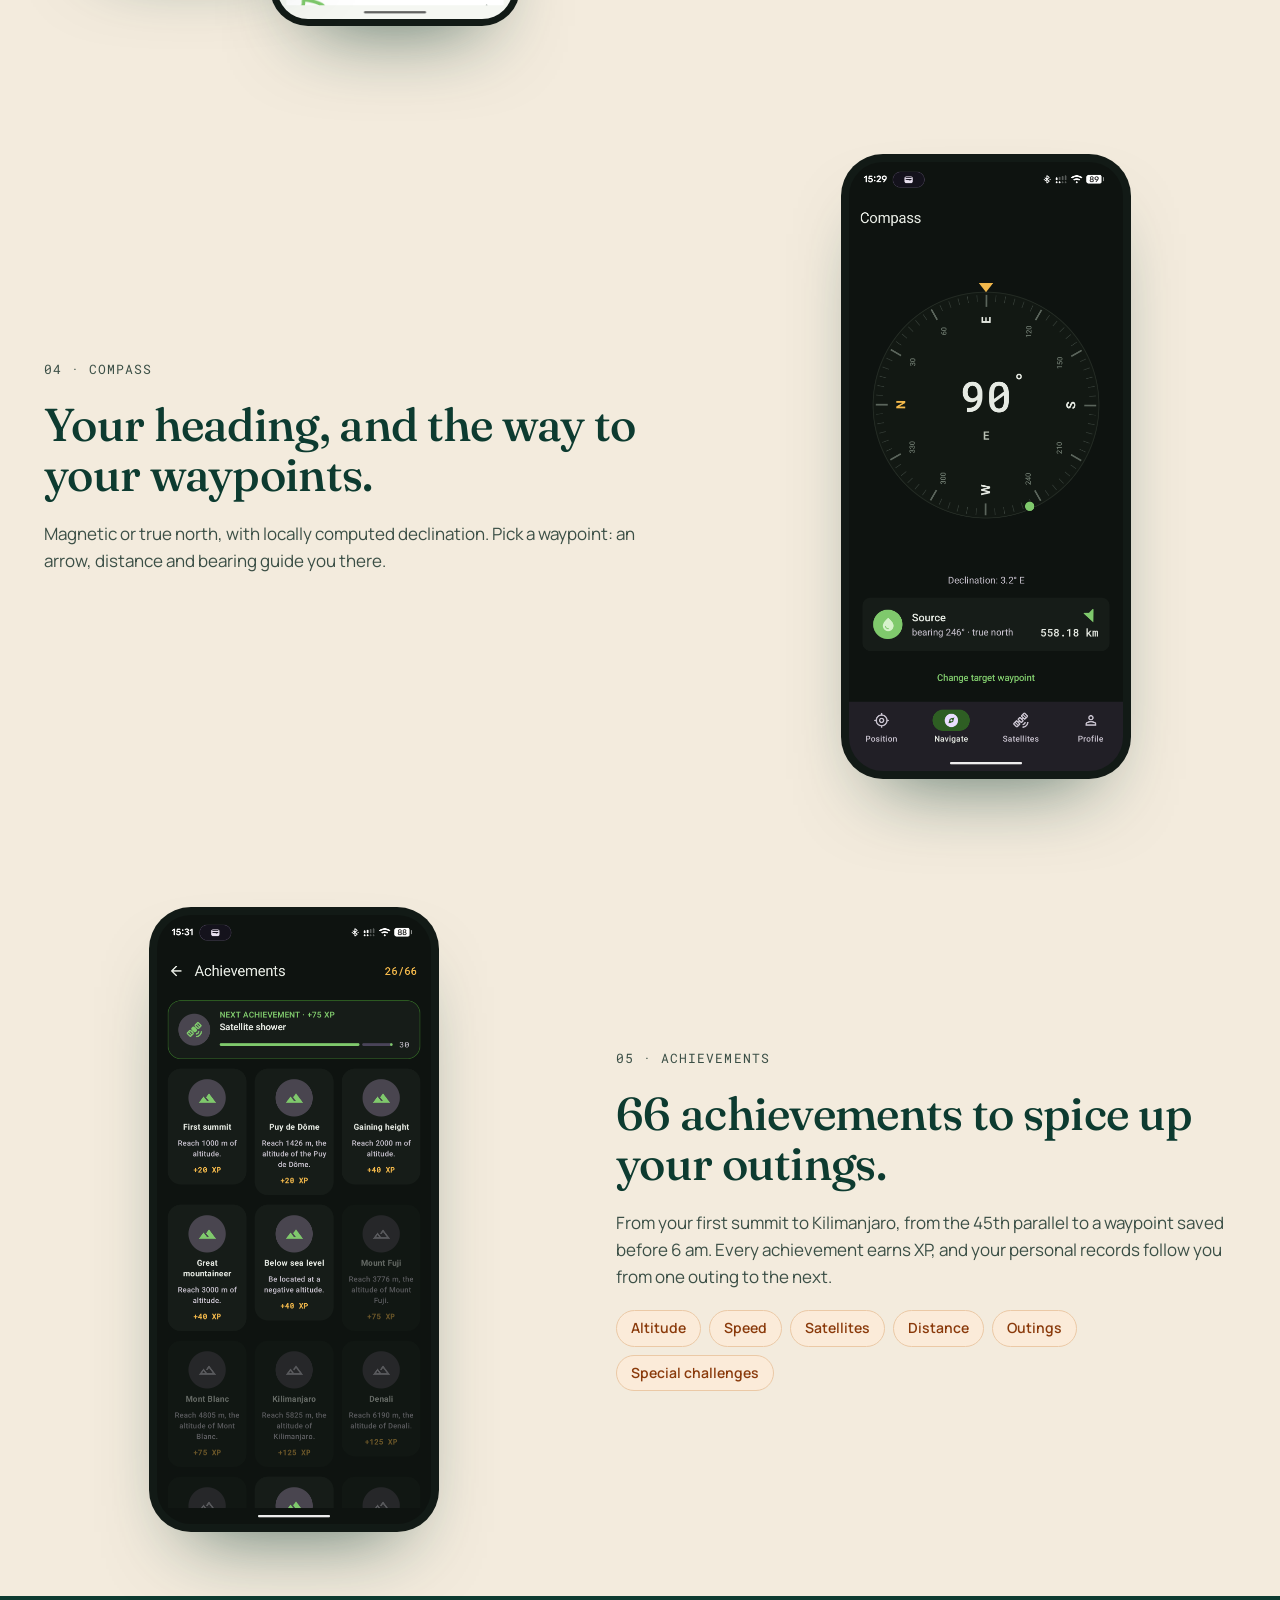
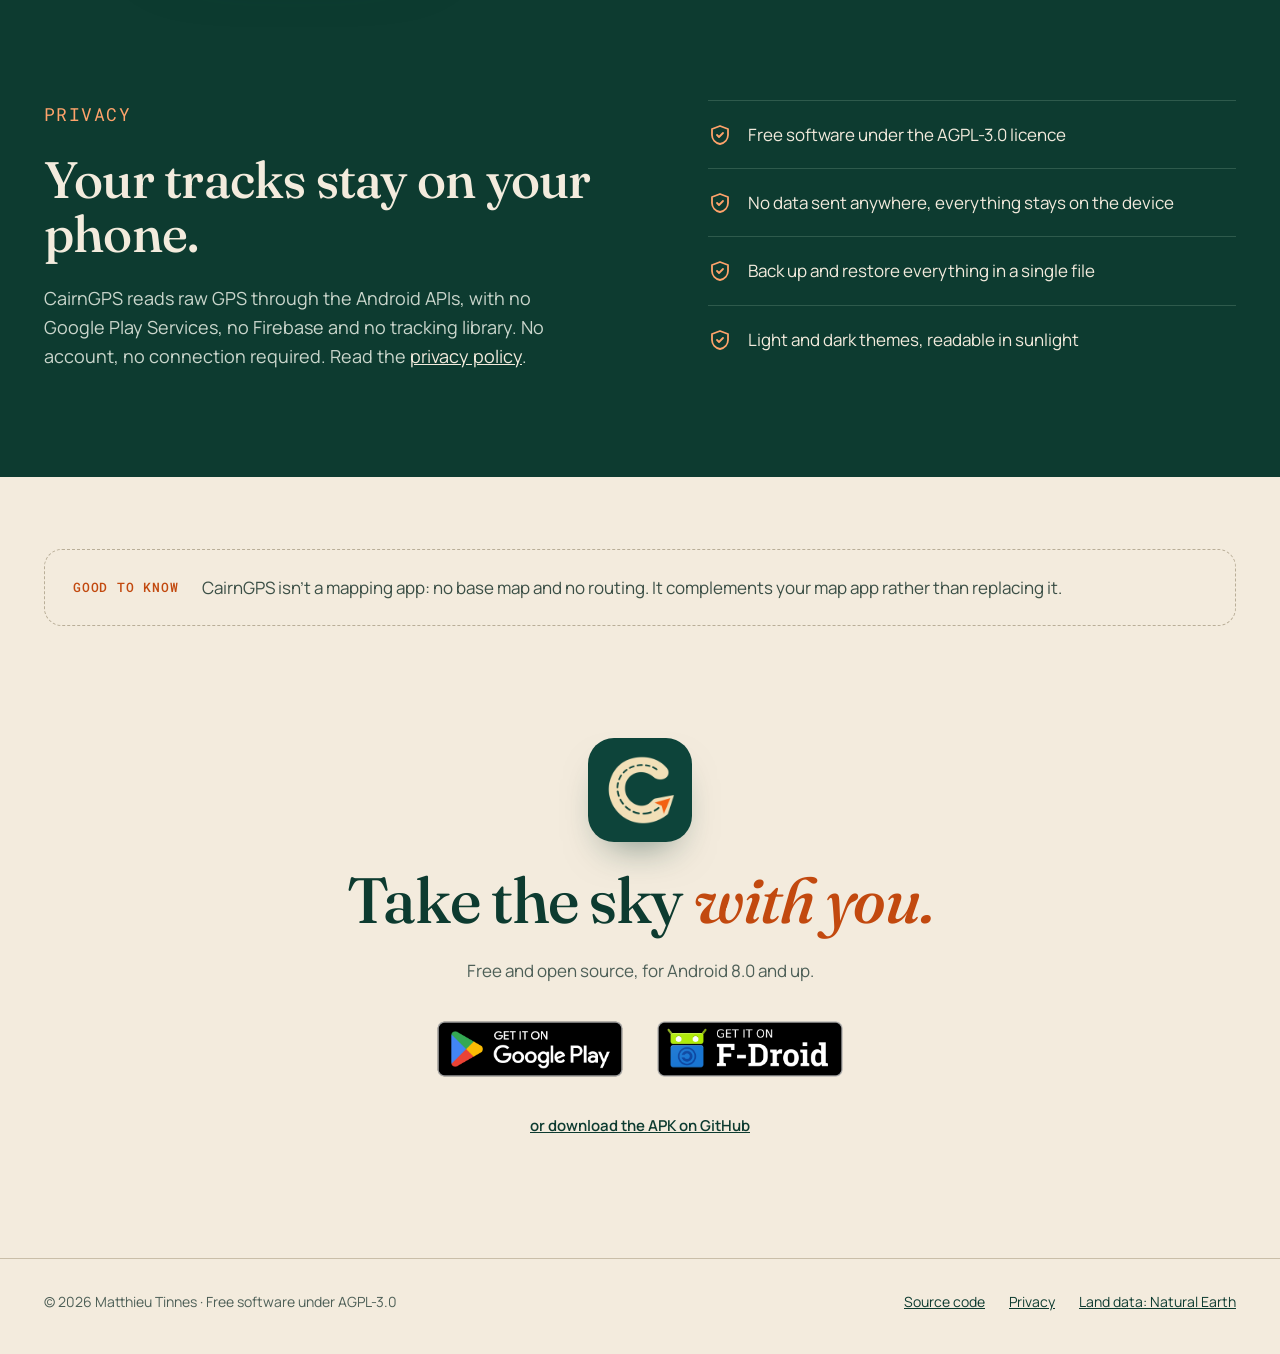
==== commit 5c864fe3: "feat: match the app satellite globe behaviour Port the app globe (SatelliteGlobeScreen / GlobeRender" ====
--- a/en/index.html
+++ b/en/index.html
@@ -14,7 +14,7 @@
   <link rel="apple-touch-icon" href="../assets/img/icon.png">
   <link rel="preload" href="../assets/fonts/fraunces.woff2" as="font" type="font/woff2" crossorigin>
   <link rel="preload" href="../assets/fonts/manrope.woff2" as="font" type="font/woff2" crossorigin>
-  <link rel="stylesheet" href="../assets/css/styles.css?v=2">
+  <link rel="stylesheet" href="../assets/css/styles.css?v=4">
 
   <meta property="og:type" content="website">
   <meta property="og:site_name" content="CairnGPS">
@@ -45,7 +45,7 @@
   </script>
 
   <script src="../assets/js/site.js?v=1" defer></script>
-  <script src="../assets/js/globe.js?v=1" defer></script>
+  <script src="../assets/js/globe.js?v=3" defer></script>
   <!-- Cookie-less audience stats (self-hosted Umami); the page works without it. -->
   <script defer src="https://umami.matthieu.app/js/app.js" data-host-url="https://umami.matthieu.app" data-website-id="695b13a4-3913-4c51-99ee-1c3db1899db5" data-domains="cairngps.matthieu.app"></script>
 </head>
@@ -95,11 +95,11 @@
 
       <div class="globe">
         <div class="globe-stage">
-          <canvas data-globe data-land="../assets/data/world_land.txt" role="img" aria-label="Animated 3D globe: GNSS satellites in orbit linked to a position in the Alps"></canvas>
-          <div class="hud" aria-hidden="true">
-            <strong>Galileo 05</strong>
-            el. 52° · az. 187°<br>
-            43 dB-Hz
+          <canvas data-globe data-land="../assets/data/world_land.txt" data-elaz-label="el. {el}° · az. {az}°" tabindex="0" role="img" aria-label="Interactive 3D globe: GNSS satellites used in the fix, linked to a position in the Alps. Arrow keys to rotate, + and − to zoom."></canvas>
+          <div class="sat-tooltip" data-sat-tooltip role="status" hidden>
+            <strong></strong>
+            <span></span>
+            <span></span>
           </div>
         </div>
         <ul class="legend" aria-label="Constellations">
@@ -107,10 +107,9 @@
           <li><span class="dot" style="--c: #e06666" aria-hidden="true"></span>GLONASS</li>
           <li><span class="dot" style="--c: #3ec9c0" aria-hidden="true"></span>Galileo</li>
           <li><span class="dot" style="--c: #f0954b" aria-hidden="true"></span>BeiDou</li>
-          <li><span class="dot" style="--c: #9b7be0" aria-hidden="true"></span>QZSS</li>
           <li><span class="dot dot--you" style="--c: #f26a1b" aria-hidden="true"></span>You</li>
         </ul>
-        <p class="hint">Drag the globe to spin it</p>
+        <p class="hint">Drag to rotate, pinch to zoom, tap a satellite for its details</p>
       </div>
     </section>
   </div>
--- a/assets/css/styles.css
+++ b/assets/css/styles.css
@@ -337,33 +337,45 @@
   width: 100%;
   height: 100%;
   cursor: grab;
-  touch-action: pan-y;
+  /* The globe takes every gesture (rotate on both axes, pinch to zoom), like in the app. */
+  touch-action: none;
 }
 
 .globe-stage canvas:active {
   cursor: grabbing;
 }
 
-.hud {
+.globe-stage canvas:focus-visible {
+  outline-color: var(--peach);
+}
+
+.sat-tooltip {
   position: absolute;
-  right: 0;
-  bottom: 12%;
-  padding: 12px 16px;
+  left: 0;
+  top: 0;
+  display: flex;
+  flex-direction: column;
+  padding: 8px 12px;
   border: 1px solid var(--forest-line);
-  border-radius: 14px;
+  border-radius: 10px;
   background: var(--forest-deep);
+  box-shadow: 0 8px 24px -8px rgba(0, 0, 0, 0.5);
   font-family: var(--mono);
-  font-size: 13px;
+  font-size: 12px;
   line-height: 1.5;
   color: var(--on-forest-muted);
+  white-space: nowrap;
   pointer-events: none;
 }
 
-.hud strong {
-  display: block;
-  font-size: 15px;
-  font-weight: 500;
-  color: #3ec9c0;
+.sat-tooltip[hidden] {
+  display: none;
+}
+
+.sat-tooltip strong {
+  font-family: var(--sans);
+  font-size: 14px;
+  font-weight: 700;
 }
 
 .legend {
@@ -806,11 +818,6 @@
     height: 68px;
   }
 
-  .hud {
-    font-size: 12px;
-    padding: 8px 12px;
-  }
-
   .phones--pair .phone + .phone {
     margin-left: -32px;
     margin-top: 48px;
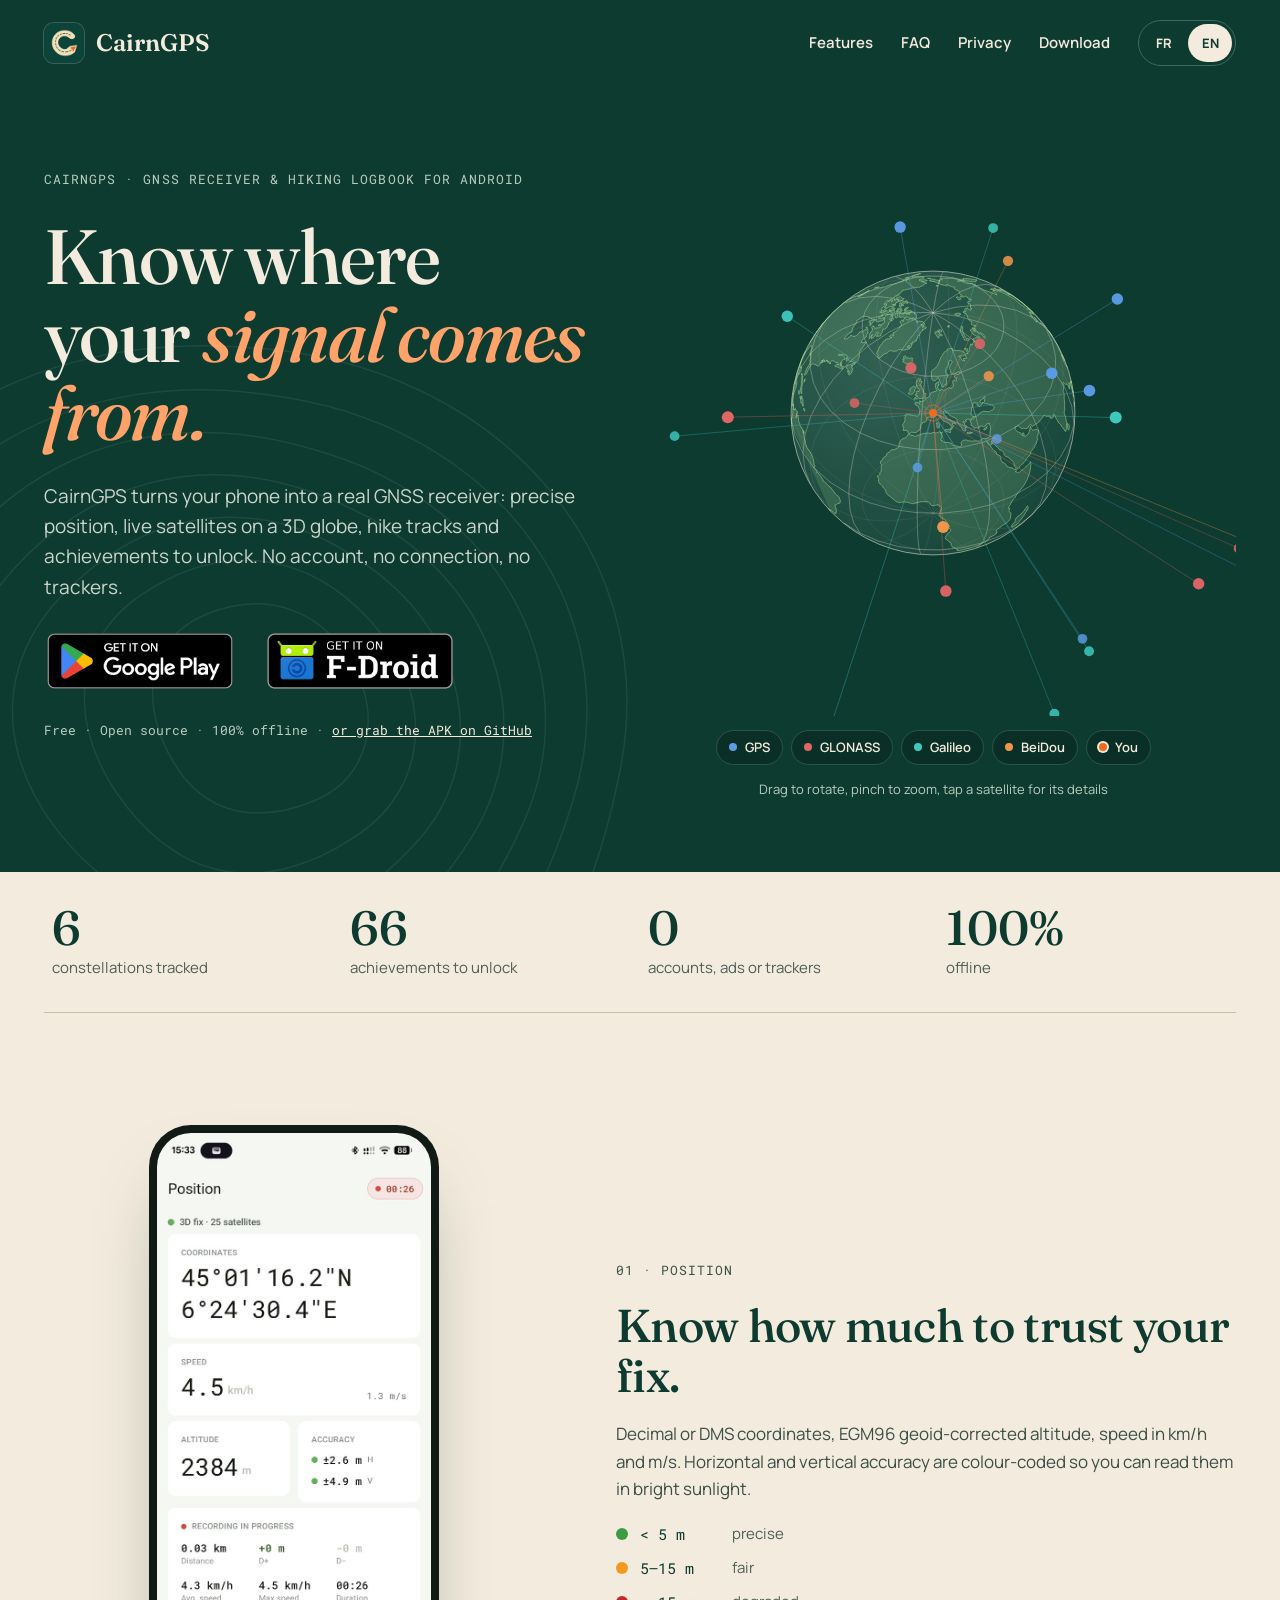
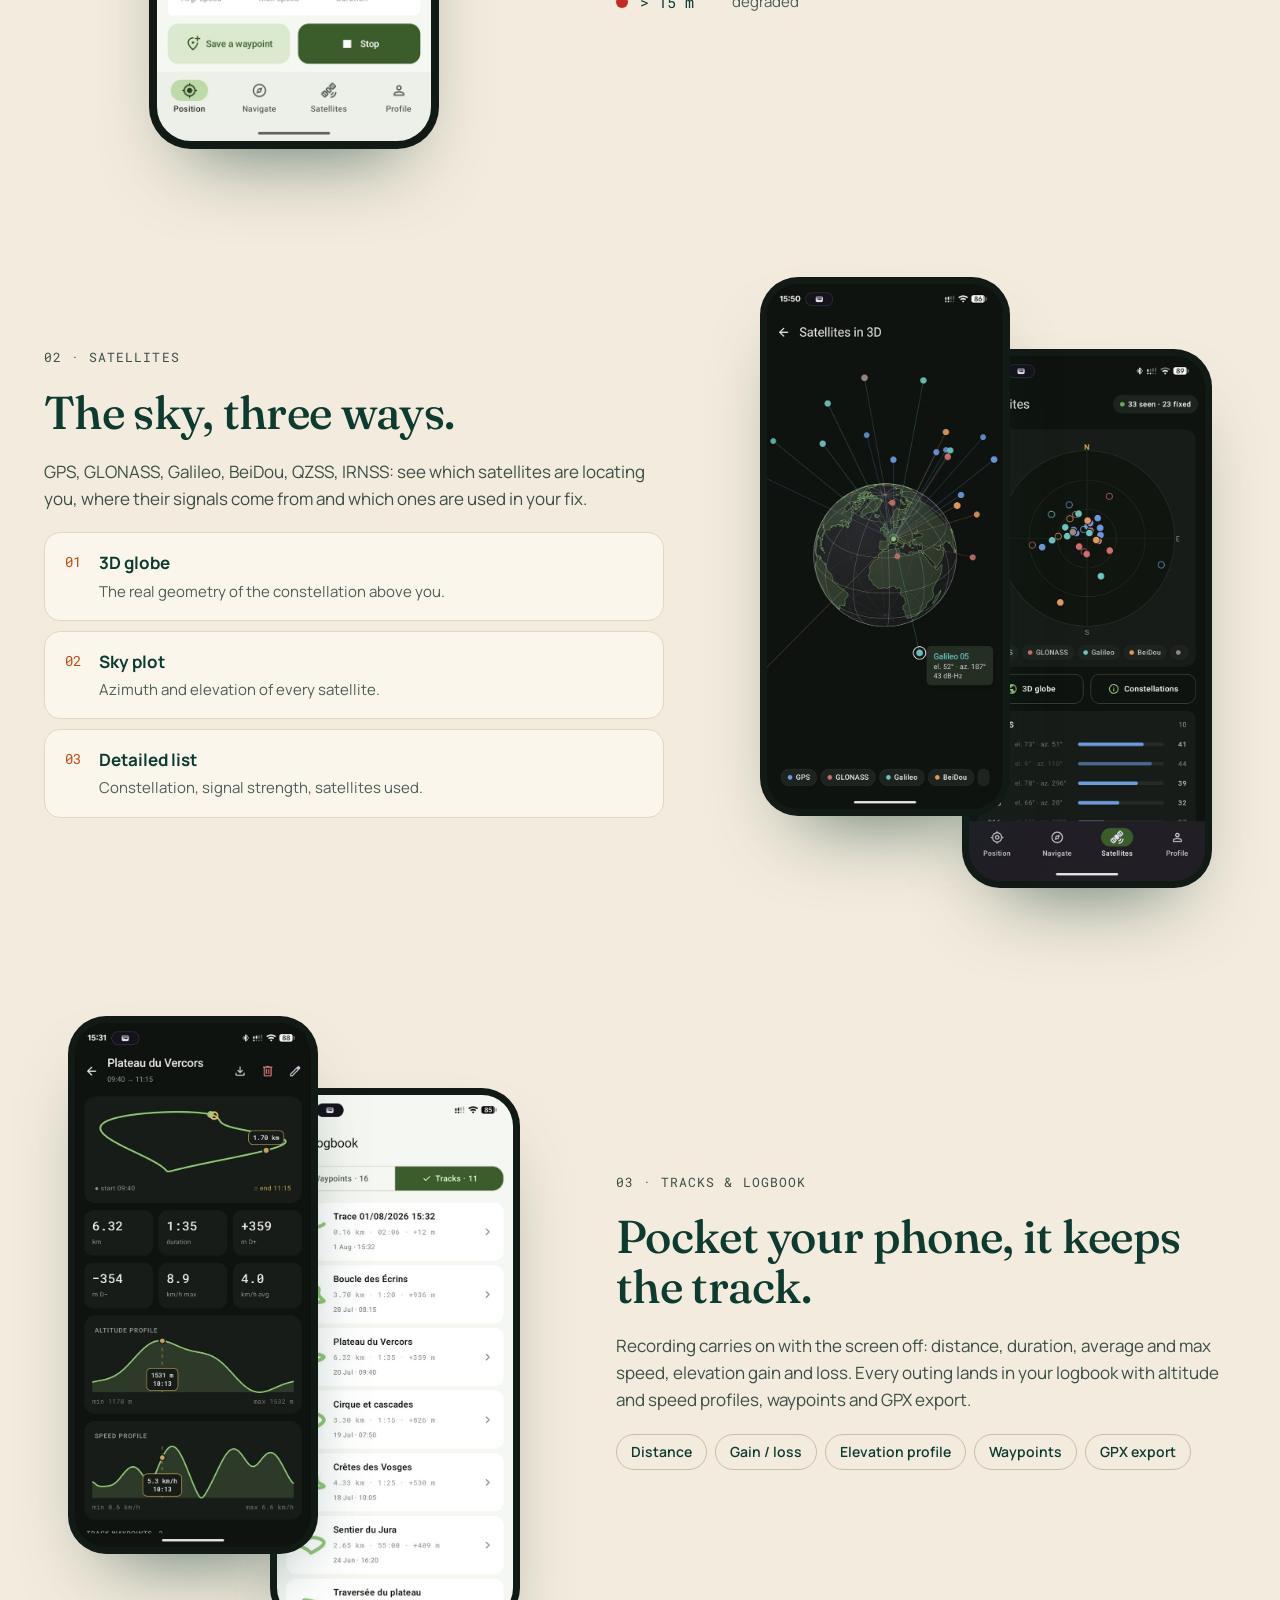
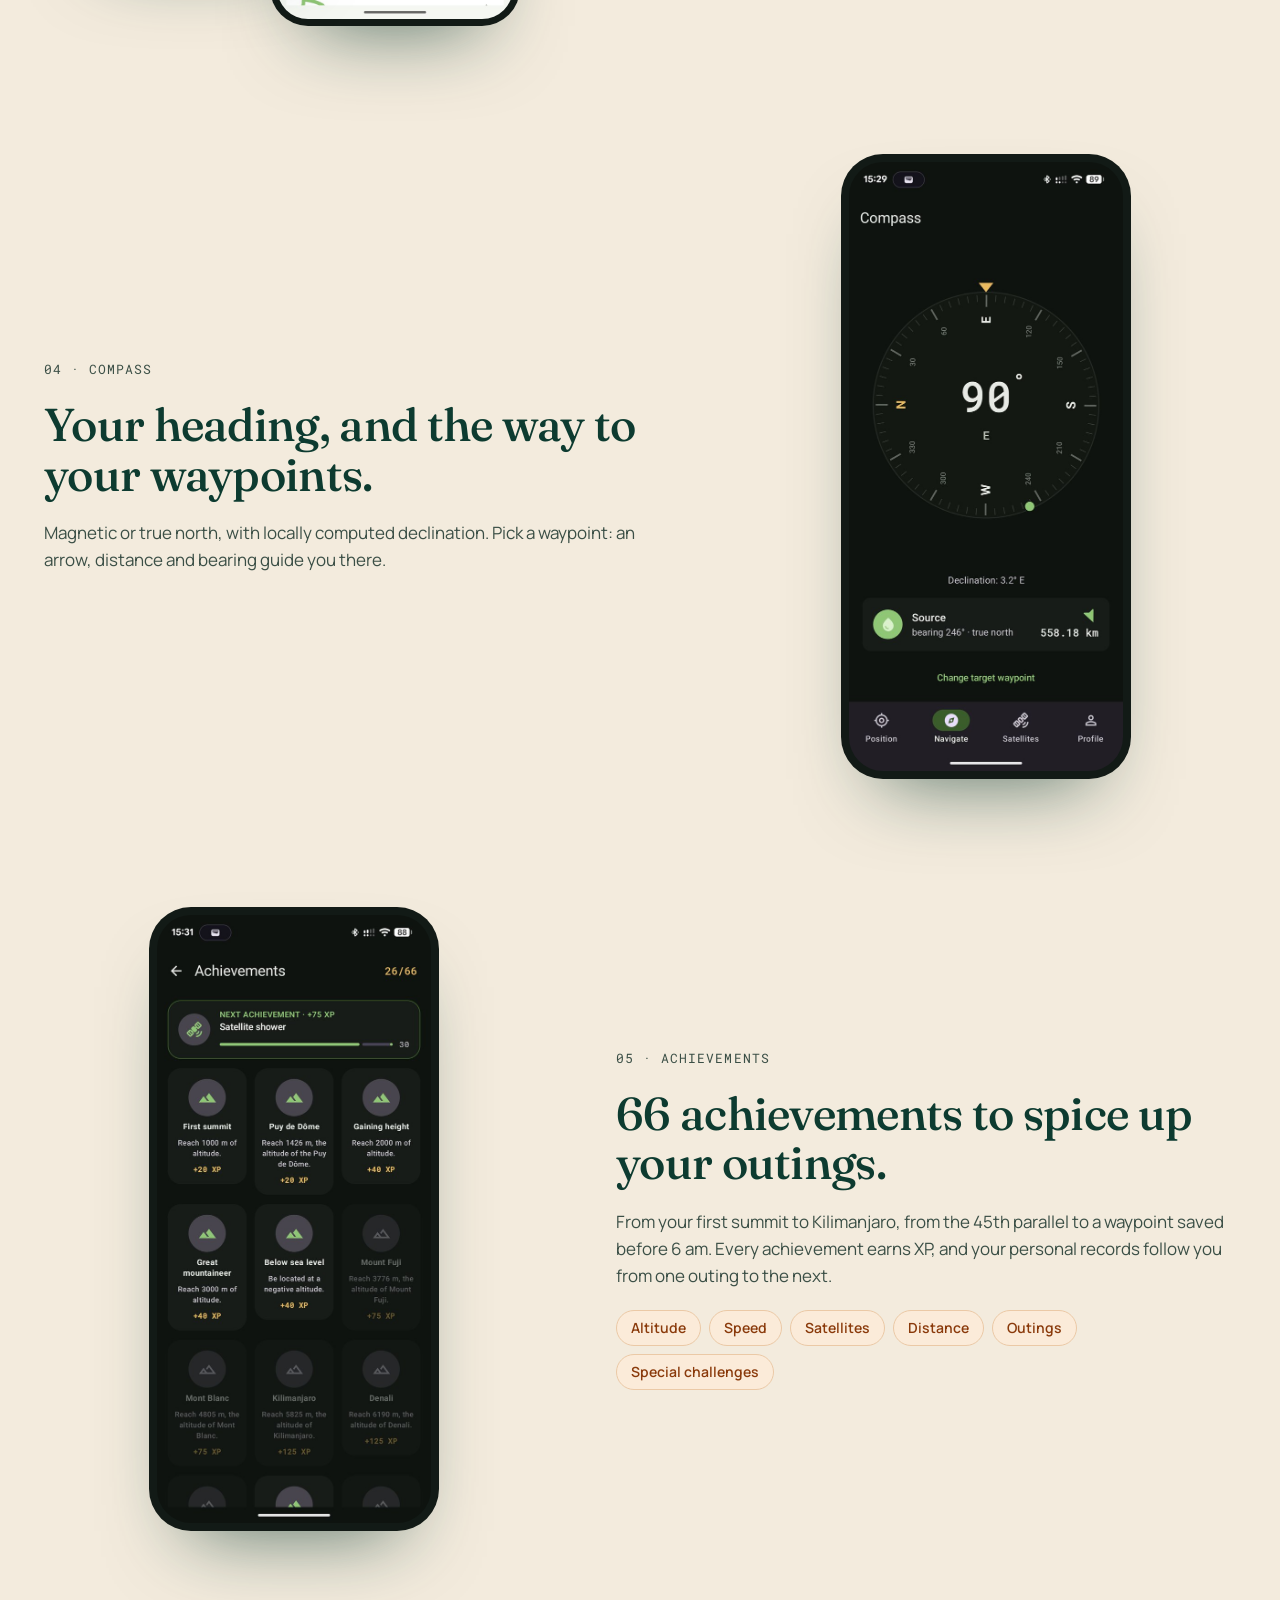
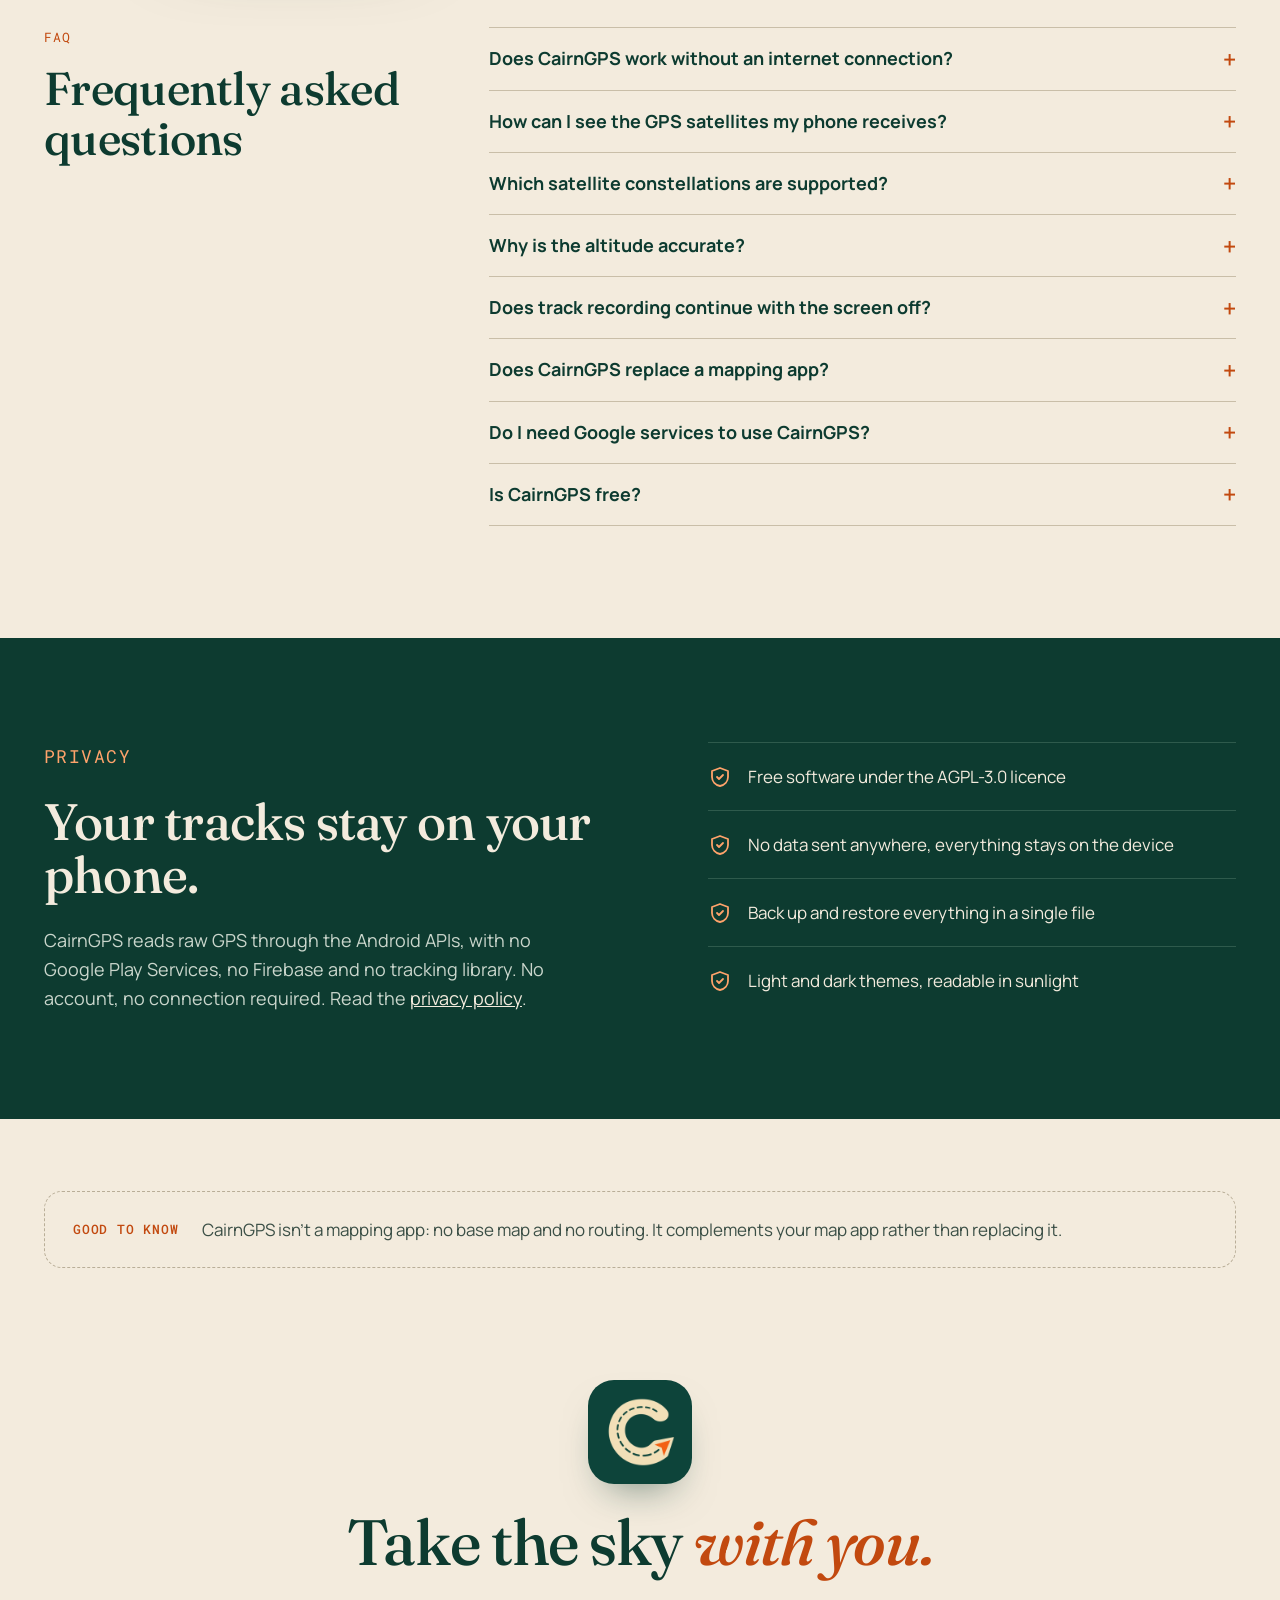
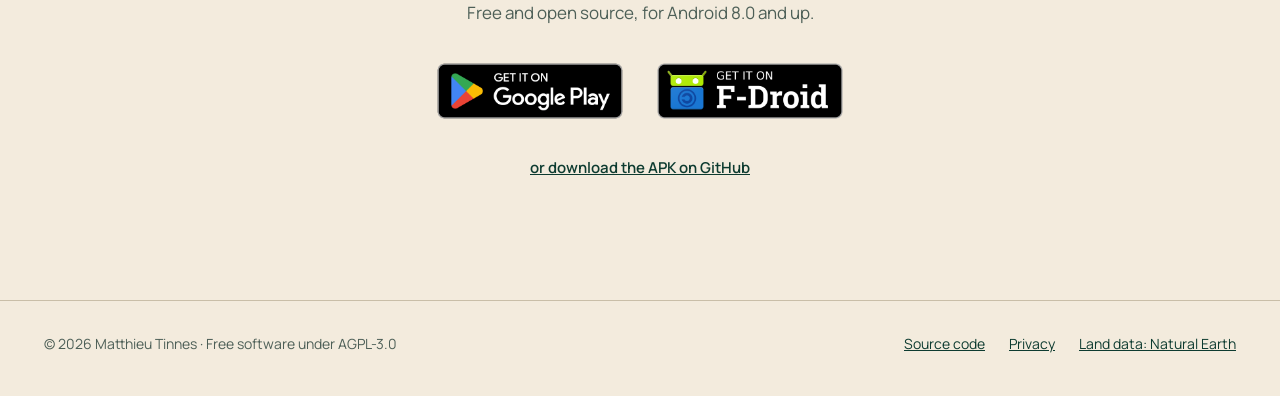
==== commit 41c8545b: "feat: improve seo - Keyword-focused titles and descriptions, robots directives, Open Graph   and Twi" ====
--- a/en/index.html
+++ b/en/index.html
@@ -3,44 +3,133 @@
 <head>
   <meta charset="UTF-8">
   <meta name="viewport" content="width=device-width, initial-scale=1">
-  <title>CairnGPS — GNSS receiver and hiking logbook for Android</title>
-  <meta name="description" content="CairnGPS turns your phone into a GNSS receiver: precise position, live satellites on a 3D globe, hike tracks and achievements. Free, open source, no account, 100% offline.">
+  <title>CairnGPS – Offline hiking GPS &amp; 3D GNSS satellite viewer</title>
+  <meta name="description" content="Free, open-source Android app: precise GPS position, live GNSS satellites on a 3D globe, hiking tracks, compass and achievements. Works 100% offline, no account.">
+  <meta name="robots" content="index, follow, max-image-preview:large, max-snippet:-1">
+  <meta name="author" content="Matthieu Tinnes">
+  <meta name="application-name" content="CairnGPS">
   <meta name="theme-color" content="#0d3b30">
   <link rel="canonical" href="https://cairngps.matthieu.app/en/">
   <link rel="alternate" hreflang="fr" href="https://cairngps.matthieu.app/fr/">
   <link rel="alternate" hreflang="en" href="https://cairngps.matthieu.app/en/">
   <link rel="alternate" hreflang="x-default" href="https://cairngps.matthieu.app/">
-  <link rel="icon" type="image/png" href="../assets/img/icon.png">
-  <link rel="apple-touch-icon" href="../assets/img/icon.png">
+  <link rel="icon" href="/favicon.ico" sizes="48x48">
+  <link rel="icon" type="image/png" sizes="96x96" href="../assets/img/icons/icon-96.png">
+  <link rel="icon" type="image/png" sizes="192x192" href="../assets/img/icons/icon-192.png">
+  <link rel="apple-touch-icon" href="../assets/img/icons/icon-180.png">
+  <link rel="manifest" href="/site.webmanifest">
   <link rel="preload" href="../assets/fonts/fraunces.woff2" as="font" type="font/woff2" crossorigin>
   <link rel="preload" href="../assets/fonts/manrope.woff2" as="font" type="font/woff2" crossorigin>
-  <link rel="stylesheet" href="../assets/css/styles.css?v=4">
+  <link rel="stylesheet" href="../assets/css/styles.css?v=5">
 
   <meta property="og:type" content="website">
   <meta property="og:site_name" content="CairnGPS">
-  <meta property="og:title" content="CairnGPS — Know where your signal comes from">
+  <meta property="og:title" content="CairnGPS – Know where your GPS signal comes from">
   <meta property="og:description" content="GNSS receiver and hiking logbook for Android: live satellites on a 3D globe, tracks, compass and achievements. Free, open source, offline.">
   <meta property="og:url" content="https://cairngps.matthieu.app/en/">
   <meta property="og:image" content="https://cairngps.matthieu.app/assets/img/og-en.png">
+  <meta property="og:image:type" content="image/png">
   <meta property="og:image:width" content="1024">
   <meta property="og:image:height" content="500">
+  <meta property="og:image:alt" content="CairnGPS, GNSS receiver and hiking logbook for Android">
   <meta property="og:locale" content="en_US">
   <meta property="og:locale:alternate" content="fr_FR">
   <meta name="twitter:card" content="summary_large_image">
+  <meta name="twitter:title" content="CairnGPS – Know where your GPS signal comes from">
+  <meta name="twitter:description" content="GNSS receiver and hiking logbook for Android: live satellites on a 3D globe, tracks, compass and achievements. Free, open source, offline.">
+  <meta name="twitter:image" content="https://cairngps.matthieu.app/assets/img/og-en.png">
+  <meta name="twitter:image:alt" content="CairnGPS, GNSS receiver and hiking logbook for Android">
 
   <script type="application/ld+json">
   {
     "@context": "https://schema.org",
-    "@type": "SoftwareApplication",
-    "name": "CairnGPS",
-    "operatingSystem": "Android 8.0+",
-    "applicationCategory": "TravelApplication",
-    "inLanguage": ["en", "fr"],
-    "license": "https://www.gnu.org/licenses/agpl-3.0.html",
-    "offers": { "@type": "Offer", "price": "0", "priceCurrency": "EUR" },
-    "downloadUrl": "https://play.google.com/store/apps/details?id=app.matthieu.cairngps",
-    "image": "https://cairngps.matthieu.app/assets/img/icon.png",
-    "author": { "@type": "Person", "name": "Matthieu Tinnes", "url": "https://matthieu.app" }
+    "@graph": [
+      {
+        "@type": "WebSite",
+        "@id": "https://cairngps.matthieu.app/#website",
+        "url": "https://cairngps.matthieu.app/",
+        "name": "CairnGPS",
+        "inLanguage": ["fr", "en"],
+        "publisher": { "@id": "https://matthieu.app/#person" }
+      },
+      {
+        "@type": "Person",
+        "@id": "https://matthieu.app/#person",
+        "name": "Matthieu Tinnes",
+        "url": "https://matthieu.app",
+        "sameAs": ["https://github.com/MatthieuTinnes"]
+      },
+      {
+        "@type": "WebPage",
+        "@id": "https://cairngps.matthieu.app/en/#webpage",
+        "url": "https://cairngps.matthieu.app/en/",
+        "name": "CairnGPS – Offline hiking GPS & 3D GNSS satellite viewer",
+        "description": "Free, open-source Android app: precise GPS position, live GNSS satellites on a 3D globe, hiking tracks, compass and achievements. Works 100% offline, no account.",
+        "inLanguage": "en",
+        "isPartOf": { "@id": "https://cairngps.matthieu.app/#website" },
+        "about": { "@id": "https://cairngps.matthieu.app/#app" },
+        "primaryImageOfPage": "https://cairngps.matthieu.app/assets/img/og-en.png"
+      },
+      {
+        "@type": "MobileApplication",
+        "@id": "https://cairngps.matthieu.app/#app",
+        "name": "CairnGPS",
+        "description": "GNSS receiver and hiking logbook for Android: real-time position and altitude, GPS, GLONASS, Galileo, BeiDou, QZSS and IRNSS satellites on a sky plot and a 3D globe, compass, track recording with GPX export, achievements and levels. Works fully offline.",
+        "url": "https://cairngps.matthieu.app/en/",
+        "image": "https://cairngps.matthieu.app/assets/img/icons/icon-512.png",
+        "operatingSystem": "Android",
+        "softwareRequirements": "Android 8.0 or later",
+        "applicationCategory": "TravelApplication",
+        "applicationSubCategory": "GPS / GNSS",
+        "inLanguage": ["fr", "en"],
+        "isAccessibleForFree": true,
+        "license": "https://www.gnu.org/licenses/agpl-3.0.html",
+        "offers": { "@type": "Offer", "price": "0", "priceCurrency": "EUR" },
+        "installUrl": "https://play.google.com/store/apps/details?id=app.matthieu.cairngps",
+        "downloadUrl": "https://f-droid.org/packages/app.matthieu.cairngps/",
+        "sameAs": [
+          "https://play.google.com/store/apps/details?id=app.matthieu.cairngps",
+          "https://f-droid.org/packages/app.matthieu.cairngps/",
+          "https://github.com/MatthieuTinnes/CairnGPS"
+        ],
+        "featureList": [
+          "Coordinates in decimal degrees and DMS",
+          "EGM96 geoid-corrected altitude",
+          "Colour-coded horizontal and vertical accuracy",
+          "Sky plot and 3D globe of GNSS satellites",
+          "Compass and waypoint navigation",
+          "Background track recording",
+          "Elevation and speed profiles, GPX export",
+          "66 achievements, levels and personal records",
+          "Works fully offline, no account, no trackers"
+        ],
+        "screenshot": [
+          "https://cairngps.matthieu.app/assets/img/screens/en/1-900.jpg",
+          "https://cairngps.matthieu.app/assets/img/screens/en/2-900.jpg",
+          "https://cairngps.matthieu.app/assets/img/screens/en/3-900.jpg",
+          "https://cairngps.matthieu.app/assets/img/screens/en/4-900.jpg",
+          "https://cairngps.matthieu.app/assets/img/screens/en/5-900.jpg",
+          "https://cairngps.matthieu.app/assets/img/screens/en/6-900.jpg",
+          "https://cairngps.matthieu.app/assets/img/screens/en/7-900.jpg"
+        ],
+        "author": { "@id": "https://matthieu.app/#person" }
+      },
+      {
+        "@type": "FAQPage",
+        "@id": "https://cairngps.matthieu.app/en/#faq",
+        "inLanguage": "en",
+        "mainEntity": [
+          { "@type": "Question", "name": "Does CairnGPS work without an internet connection?", "acceptedAnswer": { "@type": "Answer", "text": "Yes. Your phone's GPS receives the satellites directly, with no mobile network or Wi-Fi. CairnGPS needs no connection for your position, the satellites or track recording: everything works offline, in the mountains as well as in airplane mode." } },
+          { "@type": "Question", "name": "How can I see the GPS satellites my phone receives?", "acceptedAnswer": { "@type": "Answer", "text": "The Satellites tab shows every satellite on a sky plot by azimuth and elevation, lists its signal strength, and places the constellation above you on a 3D globe. You see how many satellites are in view and how many are used to compute your position." } },
+          { "@type": "Question", "name": "Which satellite constellations are supported?", "acceptedAnswer": { "@type": "Answer", "text": "GPS (United States), GLONASS (Russia), Galileo (Europe), BeiDou (China), QZSS (Japan) and IRNSS/NavIC (India), depending on what your phone's GNSS chip receives." } },
+          { "@type": "Question", "name": "Why is the altitude accurate?", "acceptedAnswer": { "@type": "Answer", "text": "GPS measures a height above an ellipsoid, which can differ by several tens of metres from the altitude on maps. CairnGPS corrects it with the EGM96 geoid model to show the altitude above sea level." } },
+          { "@type": "Question", "name": "Does track recording continue with the screen off?", "acceptedAnswer": { "@type": "Answer", "text": "Yes. Once a session is started you can pocket your phone: recording continues in the background and a persistent notification shows it. It never starts on its own, only when you start it." } },
+          { "@type": "Question", "name": "Does CairnGPS replace a mapping app?", "acceptedAnswer": { "@type": "Answer", "text": "No: it shows no base map and does no routing. CairnGPS is a GNSS tool and logbook that complements your map app; GPX export lets you open your tracks in any software." } },
+          { "@type": "Question", "name": "Do I need Google services to use CairnGPS?", "acceptedAnswer": { "@type": "Answer", "text": "No. CairnGPS uses neither Google Play Services nor Firebase, so it also works on phones without Google services. It is available on Google Play, on F-Droid and as an APK on GitHub." } },
+          { "@type": "Question", "name": "Is CairnGPS free?", "acceptedAnswer": { "@type": "Answer", "text": "Yes: free, with no ads or in-app purchases, and open source under the AGPL-3.0 licence. It runs on Android 8.0 and later." } }
+        ]
+      }
+    ]
   }
   </script>
 
@@ -67,11 +156,12 @@
 
     <header class="site-header wrap">
       <a class="brand" href="#top">
-        <img src="../assets/img/icon.png" alt="" width="40" height="40">
+        <img src="../assets/img/icons/icon-96.png" alt="" width="40" height="40">
         <span>CairnGPS</span>
       </a>
       <nav class="nav" aria-label="Main navigation">
         <a href="#features">Features</a>
+        <a href="#faq">FAQ</a>
         <a href="#privacy">Privacy</a>
         <a href="#download">Download</a>
         <div class="lang-switch" role="group" aria-label="Language">
@@ -83,8 +173,7 @@
 
     <section class="hero-body wrap" aria-labelledby="hero-title">
       <div class="hero-copy">
-        <p class="eyebrow">GNSS receiver &amp; hiking logbook · Android</p>
-        <h1 id="hero-title">Know where your <em>signal comes from.</em></h1>
+        <h1 id="hero-title"><span class="eyebrow">CairnGPS · GNSS receiver &amp; hiking logbook for Android</span> Know where your <em>signal comes from.</em></h1>
         <p class="lead">CairnGPS turns your phone into a real GNSS receiver: precise position, live satellites on a 3D globe, hike tracks and achievements to unlock. No account, no connection, no trackers.</p>
         <div class="stores">
           <a href="https://play.google.com/store/apps/details?id=app.matthieu.cairngps"><img src="../assets/img/badges/google-play-en.png" alt="Get it on Google Play" width="646" height="250"></a>
@@ -127,7 +216,7 @@
     <div class="tour wrap" id="features">
       <section class="feature" aria-labelledby="f-position">
         <div class="phones">
-          <figure class="phone"><img src="../assets/img/screens/en/1.png" width="1080" height="2400" loading="lazy" decoding="async" alt="Position screen: coordinates, speed, altitude, accuracy and an active recording"></figure>
+          <figure class="phone"><img src="../assets/img/screens/en/1-600.jpg" srcset="../assets/img/screens/en/1-600.jpg 600w, ../assets/img/screens/en/1-900.jpg 900w" sizes="(max-width: 640px) 60vw, 290px" width="600" height="1333" loading="lazy" decoding="async" alt="CairnGPS Position screen: GPS coordinates, speed, altitude, accuracy and an active recording"></figure>
         </div>
         <div class="feature-copy">
           <p class="eyebrow">01 · Position</p>
@@ -143,8 +232,8 @@
 
       <section class="feature feature--reverse" aria-labelledby="f-satellites">
         <div class="phones phones--pair">
-          <figure class="phone"><img src="../assets/img/screens/en/3.png" width="1080" height="2400" loading="lazy" decoding="async" alt="Satellites in 3D screen: globe and satellites in view"></figure>
-          <figure class="phone"><img src="../assets/img/screens/en/2.png" width="1080" height="2400" loading="lazy" decoding="async" alt="Satellites screen: sky plot and list of GPS satellites"></figure>
+          <figure class="phone"><img src="../assets/img/screens/en/3-600.jpg" srcset="../assets/img/screens/en/3-600.jpg 600w, ../assets/img/screens/en/3-900.jpg 900w" sizes="(max-width: 640px) 42vw, 250px" width="600" height="1333" loading="lazy" decoding="async" alt="3D globe of the GNSS satellites in view in CairnGPS"></figure>
+          <figure class="phone"><img src="../assets/img/screens/en/2-600.jpg" srcset="../assets/img/screens/en/2-600.jpg 600w, ../assets/img/screens/en/2-900.jpg 900w" sizes="(max-width: 640px) 42vw, 250px" width="600" height="1333" loading="lazy" decoding="async" alt="CairnGPS Satellites screen: sky plot and list of GPS satellites"></figure>
         </div>
         <div class="feature-copy">
           <p class="eyebrow">02 · Satellites</p>
@@ -160,8 +249,8 @@
 
       <section class="feature" aria-labelledby="f-tracks">
         <div class="phones phones--pair">
-          <figure class="phone"><img src="../assets/img/screens/en/5.png" width="1080" height="2400" loading="lazy" decoding="async" alt="Track detail: route, stats, altitude and speed profiles"></figure>
-          <figure class="phone"><img src="../assets/img/screens/en/7.png" width="1080" height="2400" loading="lazy" decoding="async" alt="Logbook: list of recorded tracks"></figure>
+          <figure class="phone"><img src="../assets/img/screens/en/5-600.jpg" srcset="../assets/img/screens/en/5-600.jpg 600w, ../assets/img/screens/en/5-900.jpg 900w" sizes="(max-width: 640px) 42vw, 250px" width="600" height="1333" loading="lazy" decoding="async" alt="Hiking track detail: route, distance, elevation gain, altitude and speed profiles"></figure>
+          <figure class="phone"><img src="../assets/img/screens/en/7-600.jpg" srcset="../assets/img/screens/en/7-600.jpg 600w, ../assets/img/screens/en/7-900.jpg 900w" sizes="(max-width: 640px) 42vw, 250px" width="600" height="1333" loading="lazy" decoding="async" alt="CairnGPS logbook: list of recorded hiking tracks"></figure>
         </div>
         <div class="feature-copy">
           <p class="eyebrow">03 · Tracks &amp; logbook</p>
@@ -179,7 +268,7 @@
 
       <section class="feature feature--reverse" aria-labelledby="f-compass">
         <div class="phones">
-          <figure class="phone"><img src="../assets/img/screens/en/6.png" width="1080" height="2400" loading="lazy" decoding="async" alt="Compass screen: dial, declination and navigation to a waypoint"></figure>
+          <figure class="phone"><img src="../assets/img/screens/en/6-600.jpg" srcset="../assets/img/screens/en/6-600.jpg 600w, ../assets/img/screens/en/6-900.jpg 900w" sizes="(max-width: 640px) 60vw, 290px" width="600" height="1333" loading="lazy" decoding="async" alt="CairnGPS compass: dial, magnetic declination and navigation to a waypoint"></figure>
         </div>
         <div class="feature-copy">
           <p class="eyebrow">04 · Compass</p>
@@ -190,7 +279,7 @@
 
       <section class="feature" aria-labelledby="f-achievements">
         <div class="phones">
-          <figure class="phone"><img src="../assets/img/screens/en/4.png" width="1080" height="2400" loading="lazy" decoding="async" alt="Achievements screen: next achievement and grid of altitude achievements"></figure>
+          <figure class="phone"><img src="../assets/img/screens/en/4-600.jpg" srcset="../assets/img/screens/en/4-600.jpg 600w, ../assets/img/screens/en/4-900.jpg 900w" sizes="(max-width: 640px) 60vw, 290px" width="600" height="1333" loading="lazy" decoding="async" alt="CairnGPS Achievements screen: next achievement and altitude achievements to unlock"></figure>
         </div>
         <div class="feature-copy">
           <p class="eyebrow">05 · Achievements</p>
@@ -208,6 +297,47 @@
       </section>
     </div>
 
+    <section class="faq wrap" id="faq" aria-labelledby="faq-title">
+      <div class="faq-intro">
+        <p class="eyebrow">FAQ</p>
+        <h2 id="faq-title">Frequently asked questions</h2>
+      </div>
+      <div class="faq-list">
+        <details>
+          <summary>Does CairnGPS work without an internet connection?</summary>
+          <p>Yes. Your phone’s GPS receives the satellites directly, with no mobile network or Wi-Fi. CairnGPS needs no connection for your position, the satellites or track recording: everything works offline, in the mountains as well as in airplane mode.</p>
+        </details>
+        <details>
+          <summary>How can I see the GPS satellites my phone receives?</summary>
+          <p>The Satellites tab shows every satellite on a sky plot by azimuth and elevation, lists its signal strength, and places the constellation above you on a 3D globe. You see how many satellites are in view and how many are used to compute your position.</p>
+        </details>
+        <details>
+          <summary>Which satellite constellations are supported?</summary>
+          <p>GPS (United States), GLONASS (Russia), Galileo (Europe), BeiDou (China), QZSS (Japan) and IRNSS/NavIC (India), depending on what your phone’s GNSS chip receives.</p>
+        </details>
+        <details>
+          <summary>Why is the altitude accurate?</summary>
+          <p>GPS measures a height above an ellipsoid, which can differ by several tens of metres from the altitude on maps. CairnGPS corrects it with the EGM96 geoid model to show the altitude above sea level.</p>
+        </details>
+        <details>
+          <summary>Does track recording continue with the screen off?</summary>
+          <p>Yes. Once a session is started you can pocket your phone: recording continues in the background and a persistent notification shows it. It never starts on its own, only when you start it.</p>
+        </details>
+        <details>
+          <summary>Does CairnGPS replace a mapping app?</summary>
+          <p>No: it shows no base map and does no routing. CairnGPS is a GNSS tool and logbook that complements your map app; GPX export lets you open your tracks in any software.</p>
+        </details>
+        <details>
+          <summary>Do I need Google services to use CairnGPS?</summary>
+          <p>No. CairnGPS uses neither Google Play Services nor Firebase, so it also works on phones without Google services. It is available on Google Play, on F-Droid and as an APK on GitHub.</p>
+        </details>
+        <details>
+          <summary>Is CairnGPS free?</summary>
+          <p>Yes: free, with no ads or in-app purchases, and open source under the AGPL-3.0 licence. It runs on Android 8.0 and later.</p>
+        </details>
+      </div>
+    </section>
+
     <section class="privacy" id="privacy" aria-labelledby="privacy-title">
       <div class="wrap">
         <div class="privacy-copy">
@@ -232,7 +362,7 @@
     </div>
 
     <section class="cta wrap" id="download" aria-labelledby="cta-title">
-      <img src="../assets/img/icon.png" alt="" width="104" height="104" loading="lazy">
+      <img src="../assets/img/icons/icon-512.png" alt="" width="104" height="104" loading="lazy">
       <h2 id="cta-title">Take the sky <em>with you.</em></h2>
       <p>Free and open source, for Android 8.0 and up.</p>
       <div class="stores">
--- a/assets/css/styles.css
+++ b/assets/css/styles.css
@@ -273,6 +273,14 @@
   font-weight: 500;
   line-height: 1.02;
   letter-spacing: -0.02em;
+}
+
+/* The eyebrow sits inside the h1 so the title carries the app name and category. */
+.hero h1 .eyebrow {
+  display: block;
+  margin-bottom: 28px;
+  font-weight: 400;
+  line-height: 1.6;
 }
 
 .hero h1 em,
@@ -627,6 +635,89 @@
   color: var(--rust);
 }
 
+/* ---------- FAQ ---------- */
+
+.faq {
+  display: flex;
+  flex-wrap: wrap;
+  align-items: flex-start;
+  gap: 24px 72px;
+  padding-top: 32px;
+  padding-bottom: 112px;
+}
+
+.faq-intro {
+  flex: 1 1 280px;
+  display: flex;
+  flex-direction: column;
+  gap: 16px;
+}
+
+.faq h2 {
+  margin: 0;
+  font-family: var(--serif);
+  font-size: clamp(32px, 3.6vw, 48px);
+  font-weight: 500;
+  line-height: 1.08;
+  letter-spacing: -0.015em;
+}
+
+.faq-list {
+  flex: 2 1 560px;
+  min-width: 0;
+  border-top: 1px solid var(--rule);
+}
+
+.faq details {
+  border-bottom: 1px solid var(--rule);
+}
+
+.faq summary {
+  display: flex;
+  align-items: center;
+  justify-content: space-between;
+  gap: 16px;
+  min-height: 44px;
+  padding: 18px 0;
+  font-size: 18px;
+  font-weight: 700;
+  line-height: 1.4;
+  color: var(--ink);
+  cursor: pointer;
+  list-style: none;
+}
+
+.faq summary::-webkit-details-marker {
+  display: none;
+}
+
+.faq summary::after {
+  content: '+';
+  flex: none;
+  font-family: var(--mono);
+  font-size: 22px;
+  font-weight: 400;
+  line-height: 1;
+  color: var(--clay);
+  transition: transform 0.2s ease;
+}
+
+.faq details[open] summary::after {
+  transform: rotate(45deg);
+}
+
+.faq details p {
+  margin: 0 0 22px;
+  max-width: 720px;
+  color: var(--text);
+}
+
+@media (prefers-reduced-motion: reduce) {
+  .faq summary::after {
+    transition: none;
+  }
+}
+
 /* ---------- Privacy ---------- */
 
 .privacy {
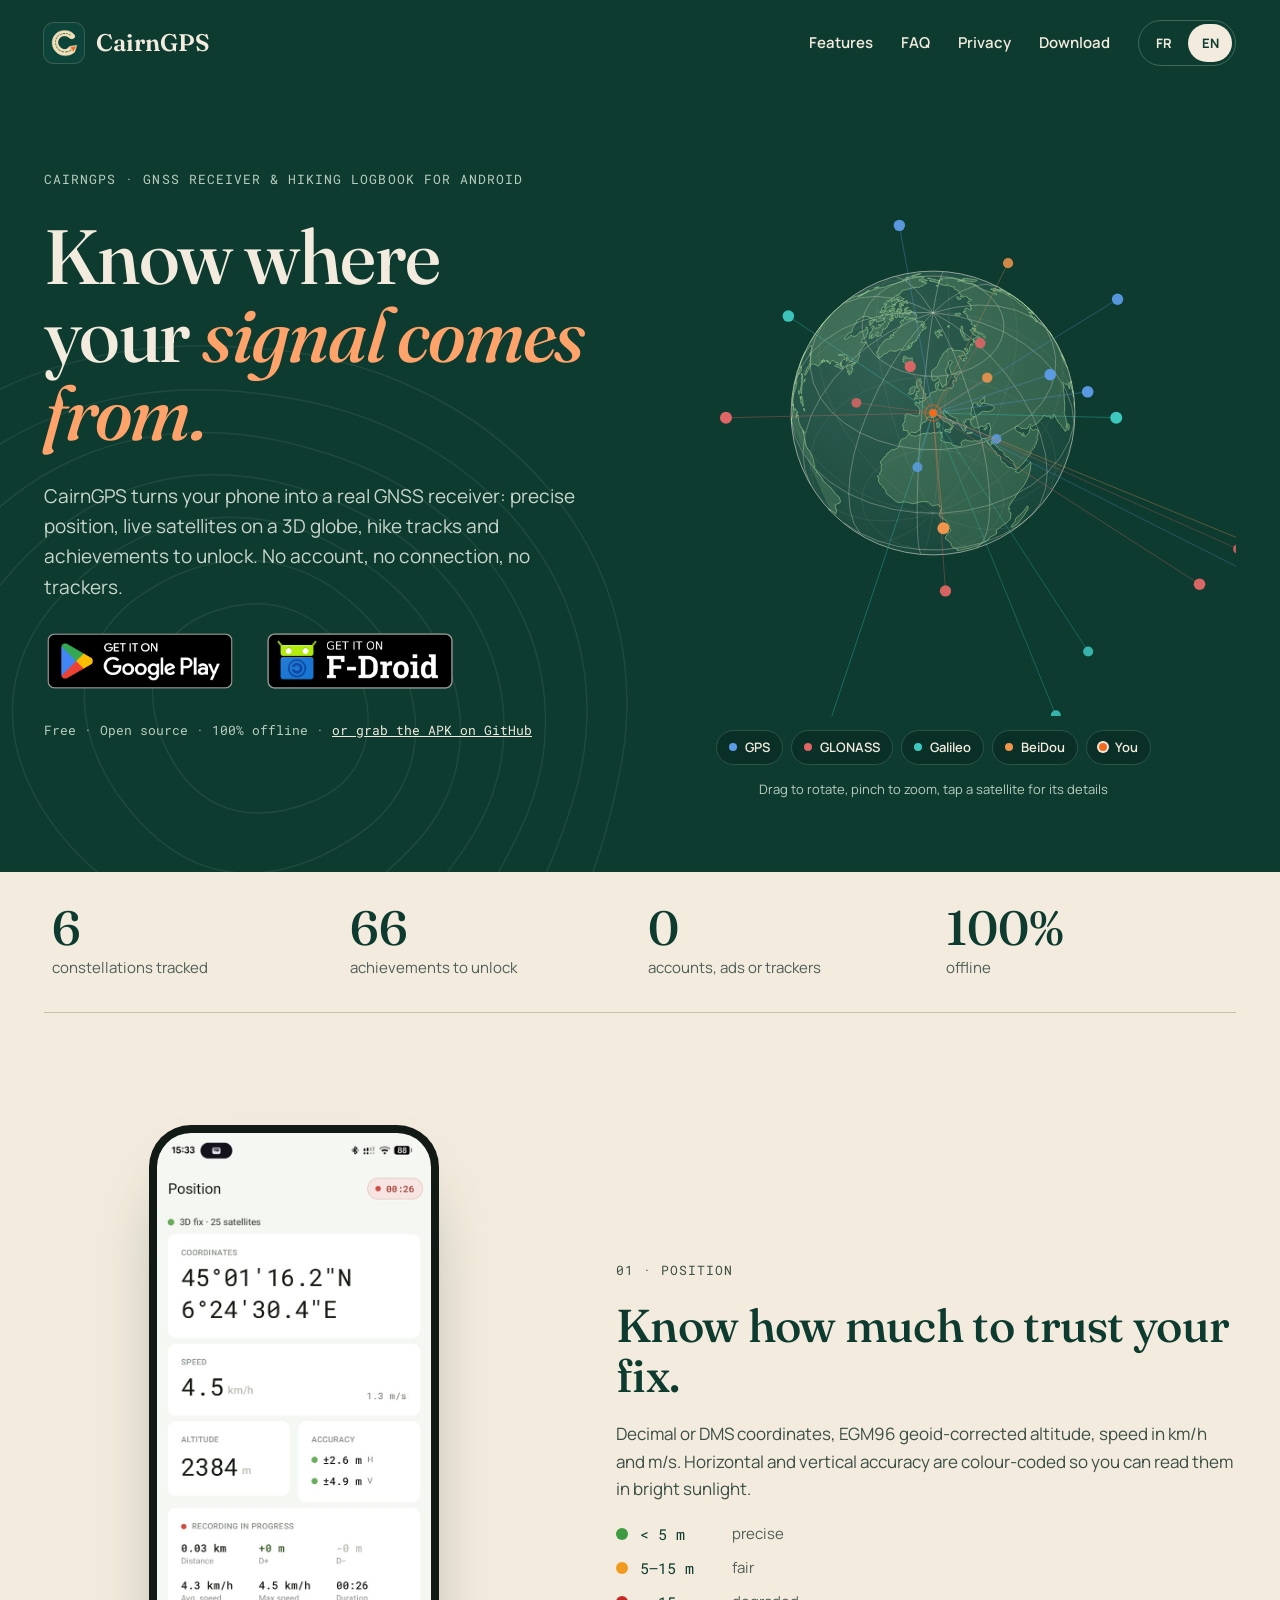
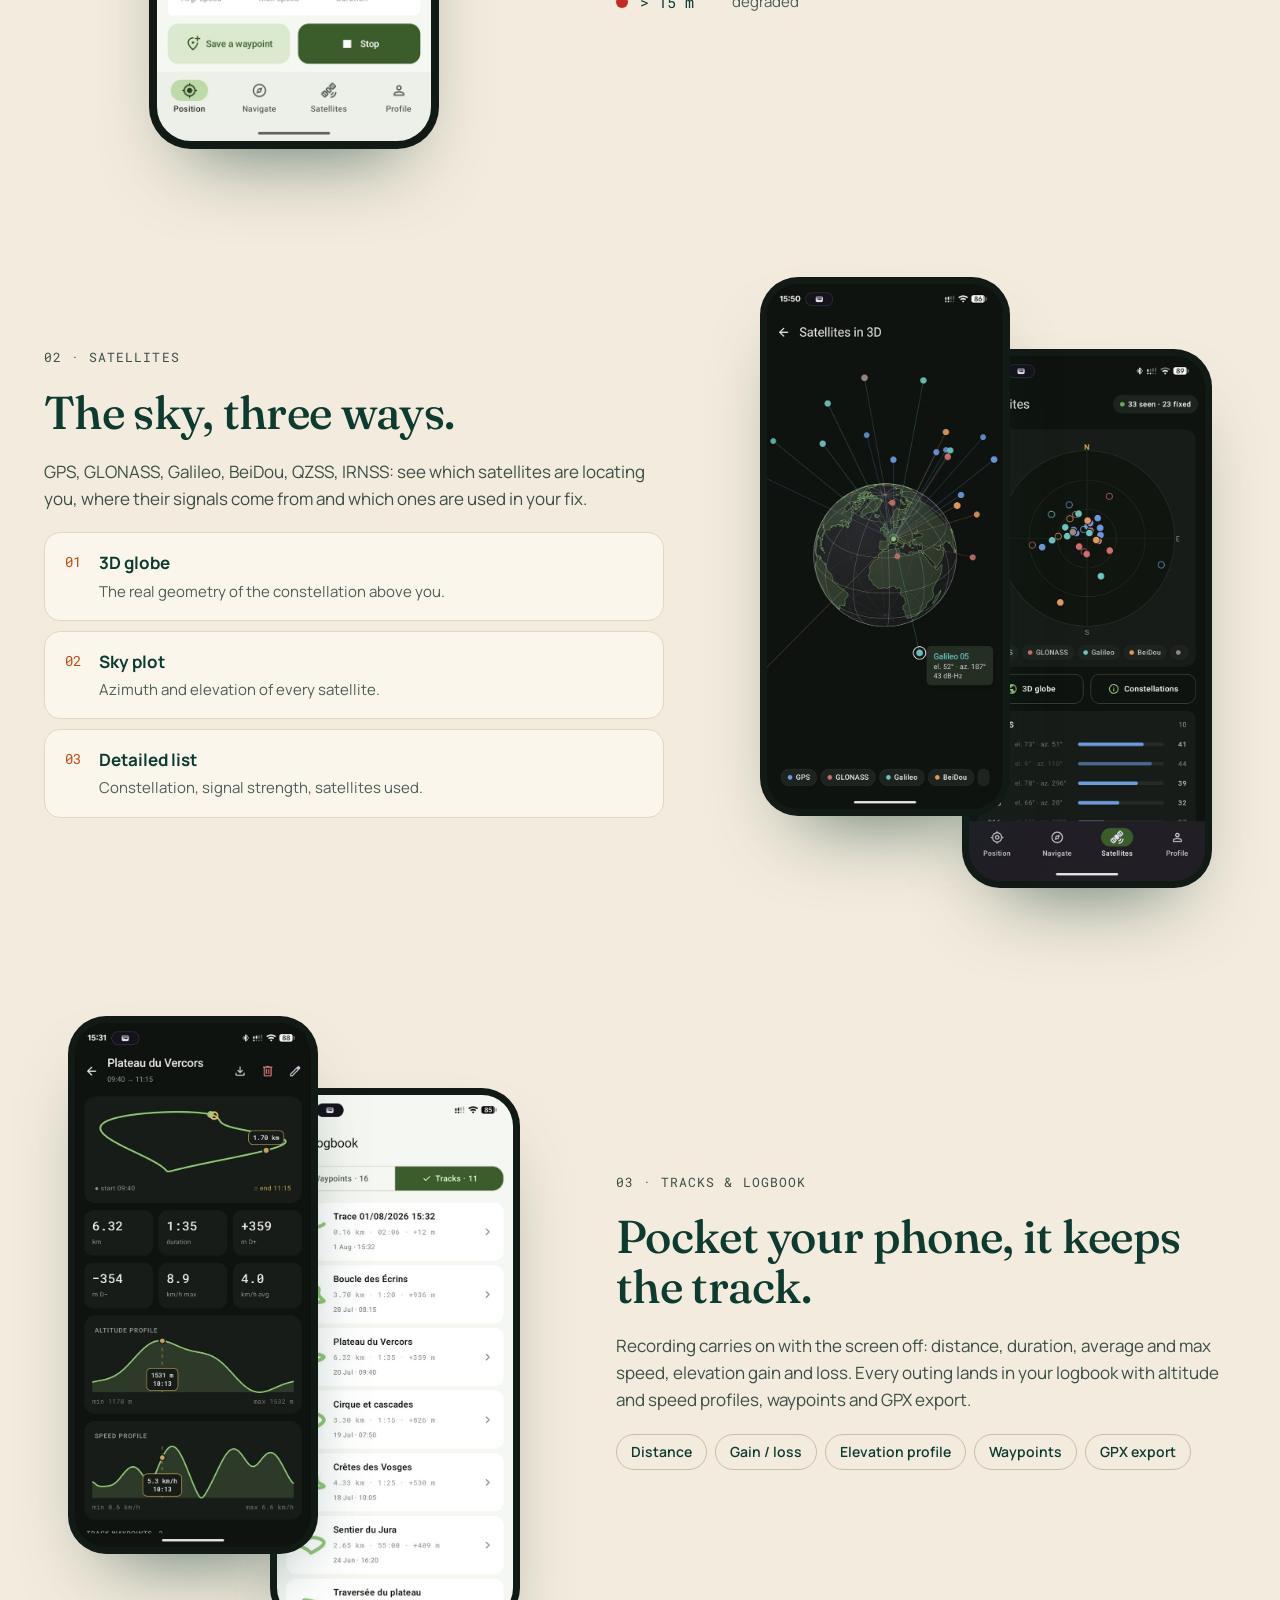
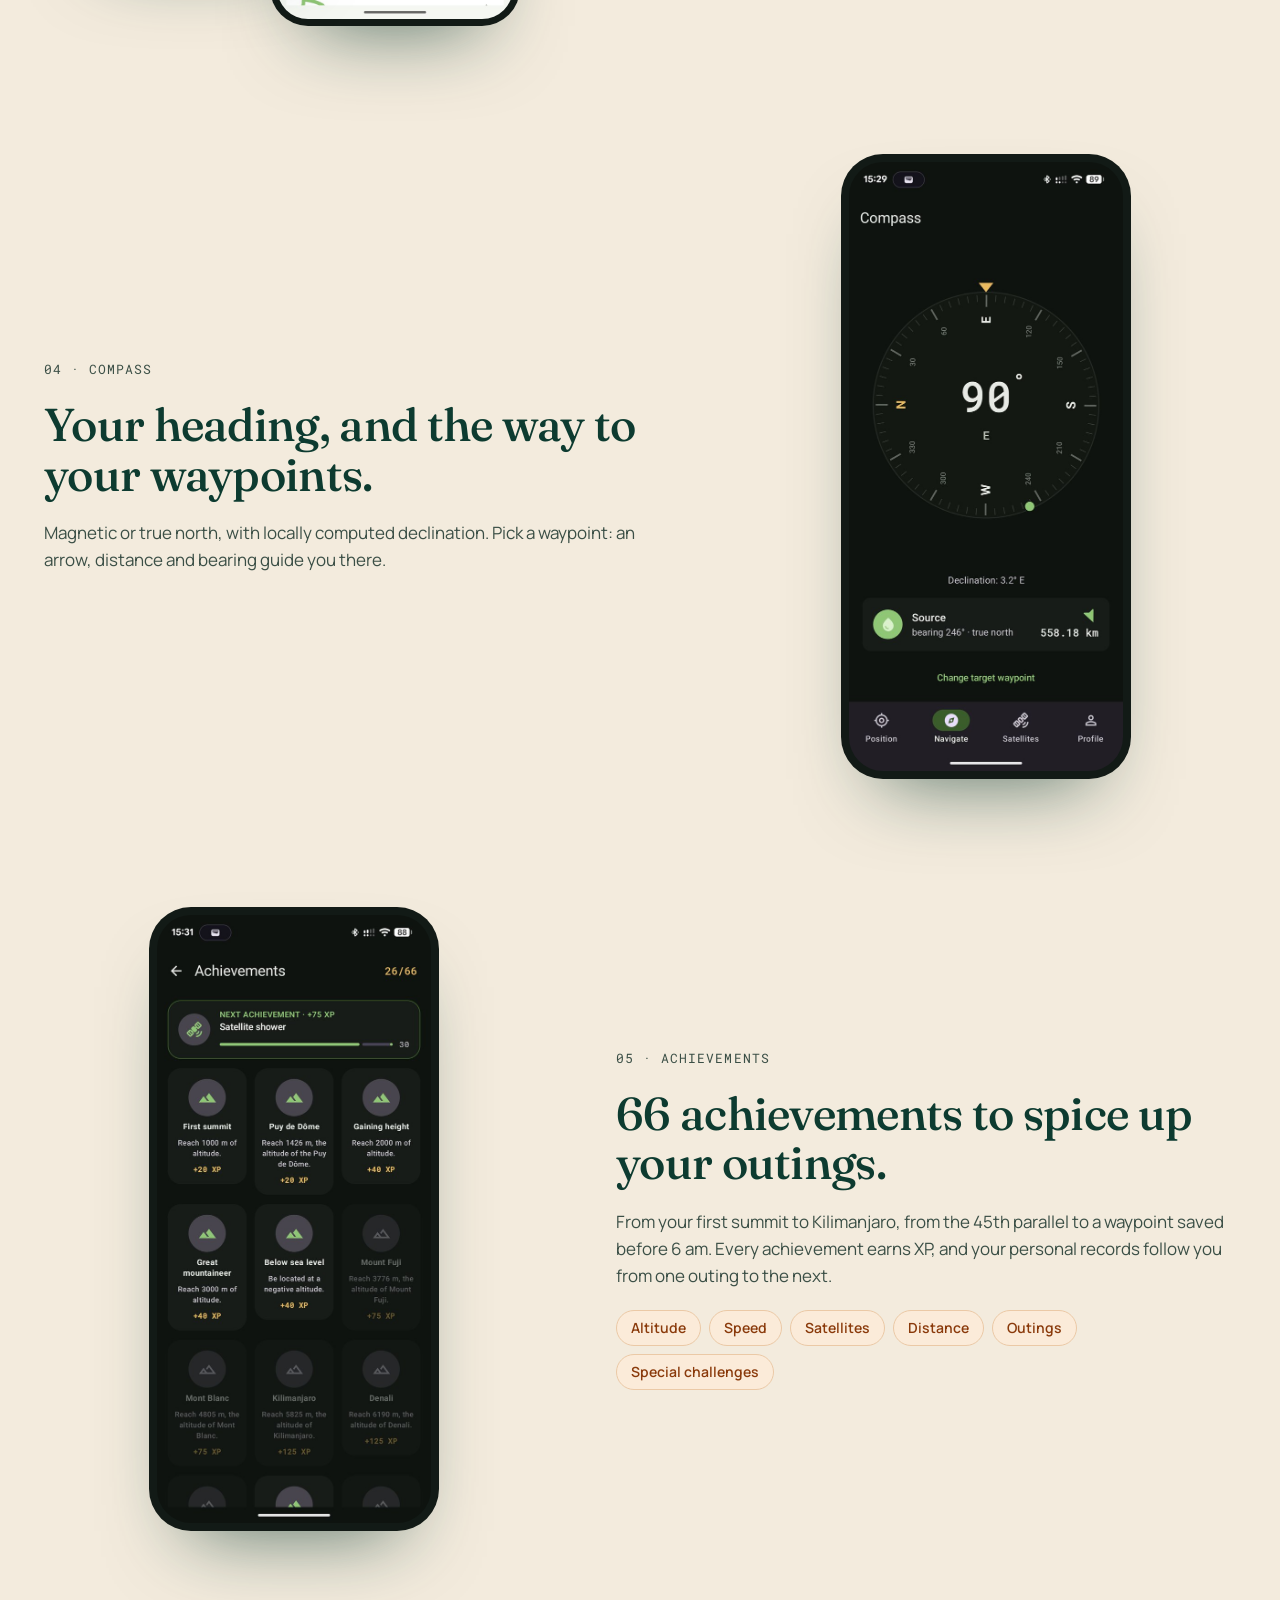
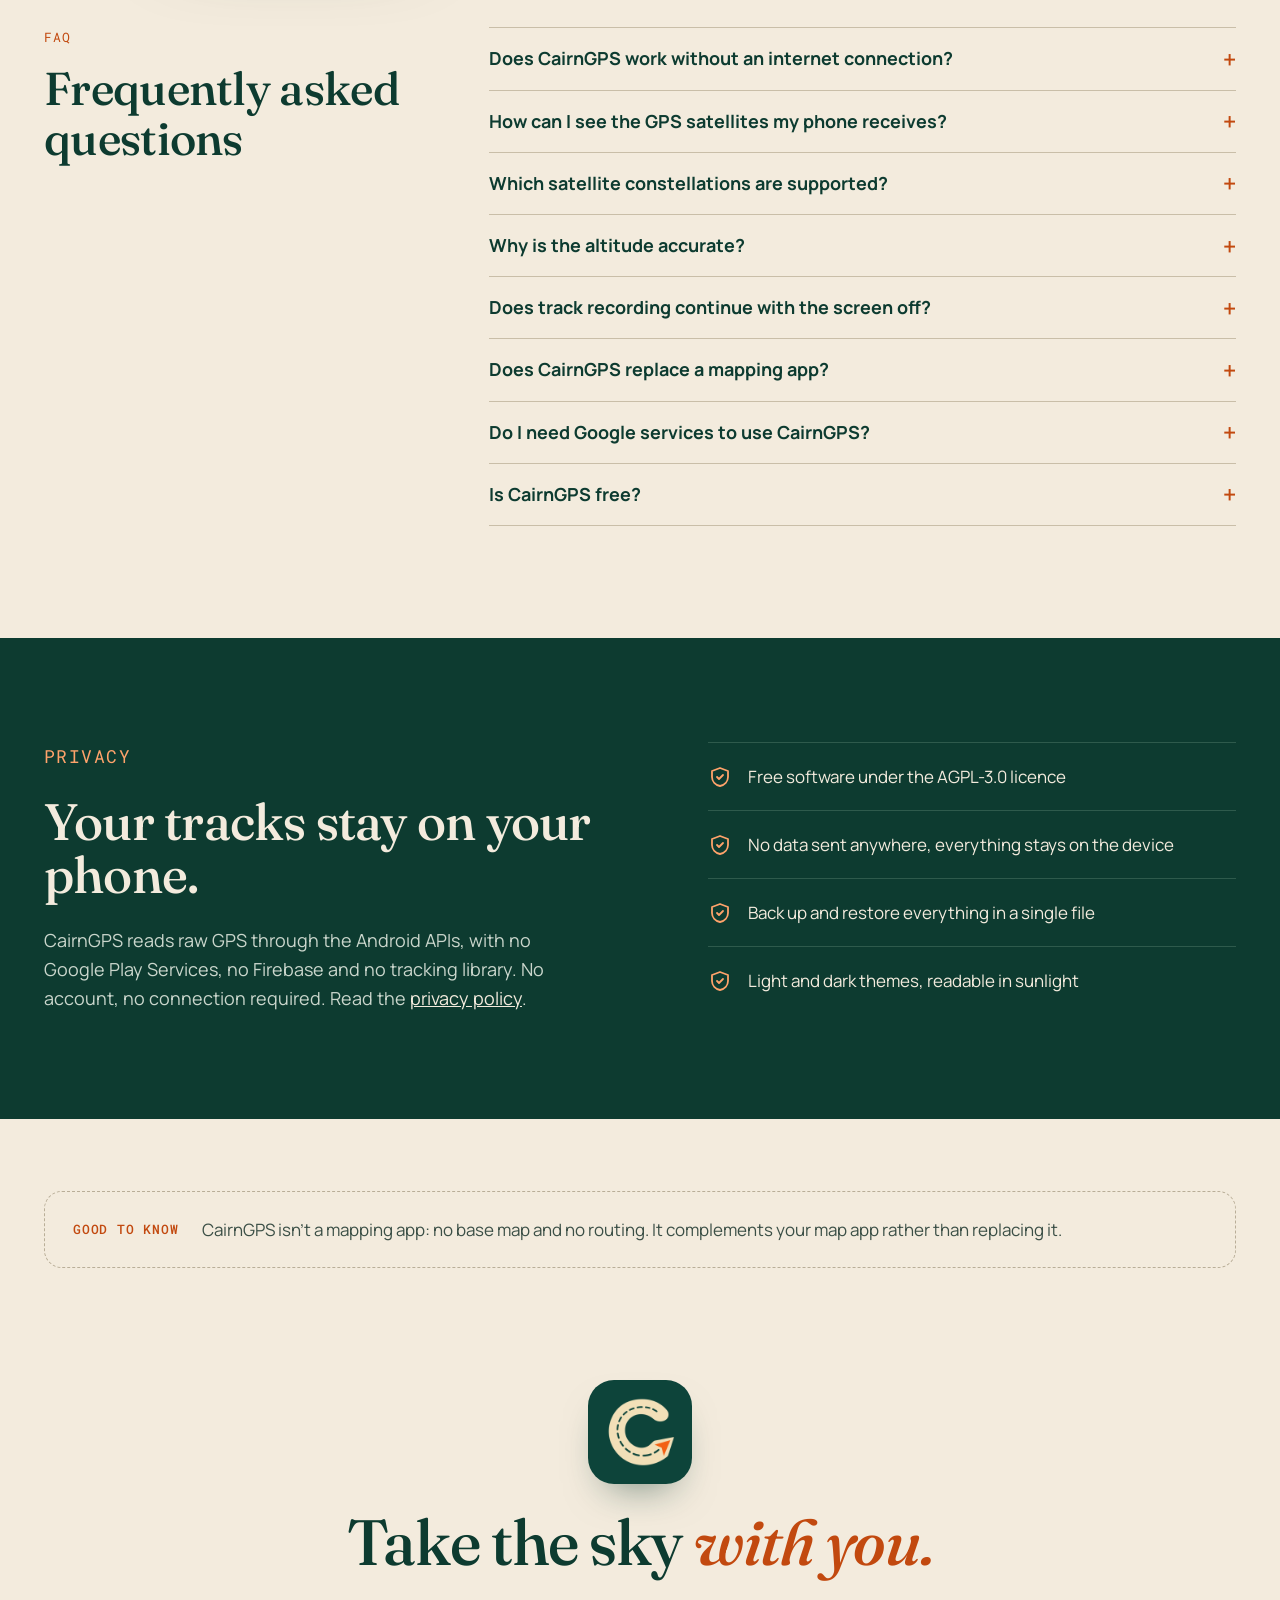
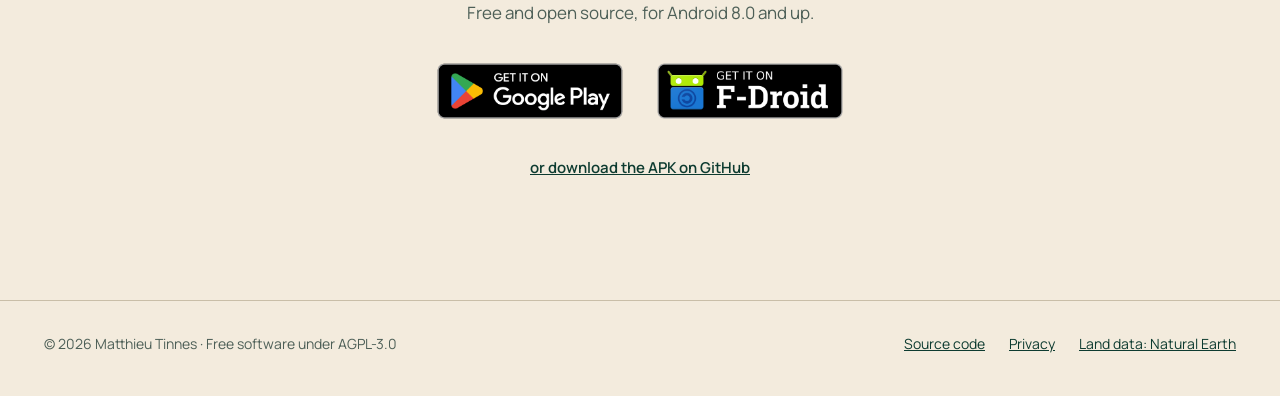
==== commit 877a3886: "feat: track download and source code clicks with umami Co-Authored-By: Claude Sonnet 5.5 <noreply@an" ====
--- a/en/index.html
+++ b/en/index.html
@@ -176,10 +176,10 @@
         <h1 id="hero-title"><span class="eyebrow">CairnGPS · GNSS receiver &amp; hiking logbook for Android</span> Know where your <em>signal comes from.</em></h1>
         <p class="lead">CairnGPS turns your phone into a real GNSS receiver: precise position, live satellites on a 3D globe, hike tracks and achievements to unlock. No account, no connection, no trackers.</p>
         <div class="stores">
-          <a href="https://play.google.com/store/apps/details?id=app.matthieu.cairngps"><img src="../assets/img/badges/google-play-en.png" alt="Get it on Google Play" width="646" height="250"></a>
-          <a href="https://f-droid.org/packages/app.matthieu.cairngps/"><img src="../assets/img/badges/fdroid-en.png" alt="Get it on F-Droid" width="646" height="250"></a>
-        </div>
-        <p class="meta">Free · Open source · 100% offline · <a href="https://github.com/MatthieuTinnes/CairnGPS/releases">or grab the APK on GitHub</a></p>
+          <a href="https://play.google.com/store/apps/details?id=app.matthieu.cairngps" data-umami-event="download-google-play" data-umami-event-location="hero"><img src="../assets/img/badges/google-play-en.png" alt="Get it on Google Play" width="646" height="250"></a>
+          <a href="https://f-droid.org/packages/app.matthieu.cairngps/" data-umami-event="download-fdroid" data-umami-event-location="hero"><img src="../assets/img/badges/fdroid-en.png" alt="Get it on F-Droid" width="646" height="250"></a>
+        </div>
+        <p class="meta">Free · Open source · 100% offline · <a href="https://github.com/MatthieuTinnes/CairnGPS/releases" data-umami-event="download-apk" data-umami-event-location="hero">or grab the APK on GitHub</a></p>
       </div>
 
       <div class="globe">
@@ -366,10 +366,10 @@
       <h2 id="cta-title">Take the sky <em>with you.</em></h2>
       <p>Free and open source, for Android 8.0 and up.</p>
       <div class="stores">
-        <a href="https://play.google.com/store/apps/details?id=app.matthieu.cairngps"><img src="../assets/img/badges/google-play-en.png" alt="Get it on Google Play" width="646" height="250" loading="lazy"></a>
-        <a href="https://f-droid.org/packages/app.matthieu.cairngps/"><img src="../assets/img/badges/fdroid-en.png" alt="Get it on F-Droid" width="646" height="250" loading="lazy"></a>
-      </div>
-      <a class="apk" href="https://github.com/MatthieuTinnes/CairnGPS/releases">or download the APK on GitHub</a>
+        <a href="https://play.google.com/store/apps/details?id=app.matthieu.cairngps" data-umami-event="download-google-play" data-umami-event-location="download"><img src="../assets/img/badges/google-play-en.png" alt="Get it on Google Play" width="646" height="250" loading="lazy"></a>
+        <a href="https://f-droid.org/packages/app.matthieu.cairngps/" data-umami-event="download-fdroid" data-umami-event-location="download"><img src="../assets/img/badges/fdroid-en.png" alt="Get it on F-Droid" width="646" height="250" loading="lazy"></a>
+      </div>
+      <a class="apk" href="https://github.com/MatthieuTinnes/CairnGPS/releases" data-umami-event="download-apk" data-umami-event-location="download">or download the APK on GitHub</a>
     </section>
   </main>
 
@@ -377,7 +377,7 @@
     <div class="wrap">
       <span>© 2026 Matthieu Tinnes · Free software under AGPL-3.0</span>
       <ul>
-        <li><a href="https://github.com/MatthieuTinnes/CairnGPS">Source code</a></li>
+        <li><a href="https://github.com/MatthieuTinnes/CairnGPS" data-umami-event="source-code" data-umami-event-location="footer">Source code</a></li>
         <li><a href="https://matthieu.app/cairngps/privacy/">Privacy</a></li>
         <li><a href="https://www.naturalearthdata.com/">Land data: Natural Earth</a></li>
       </ul>
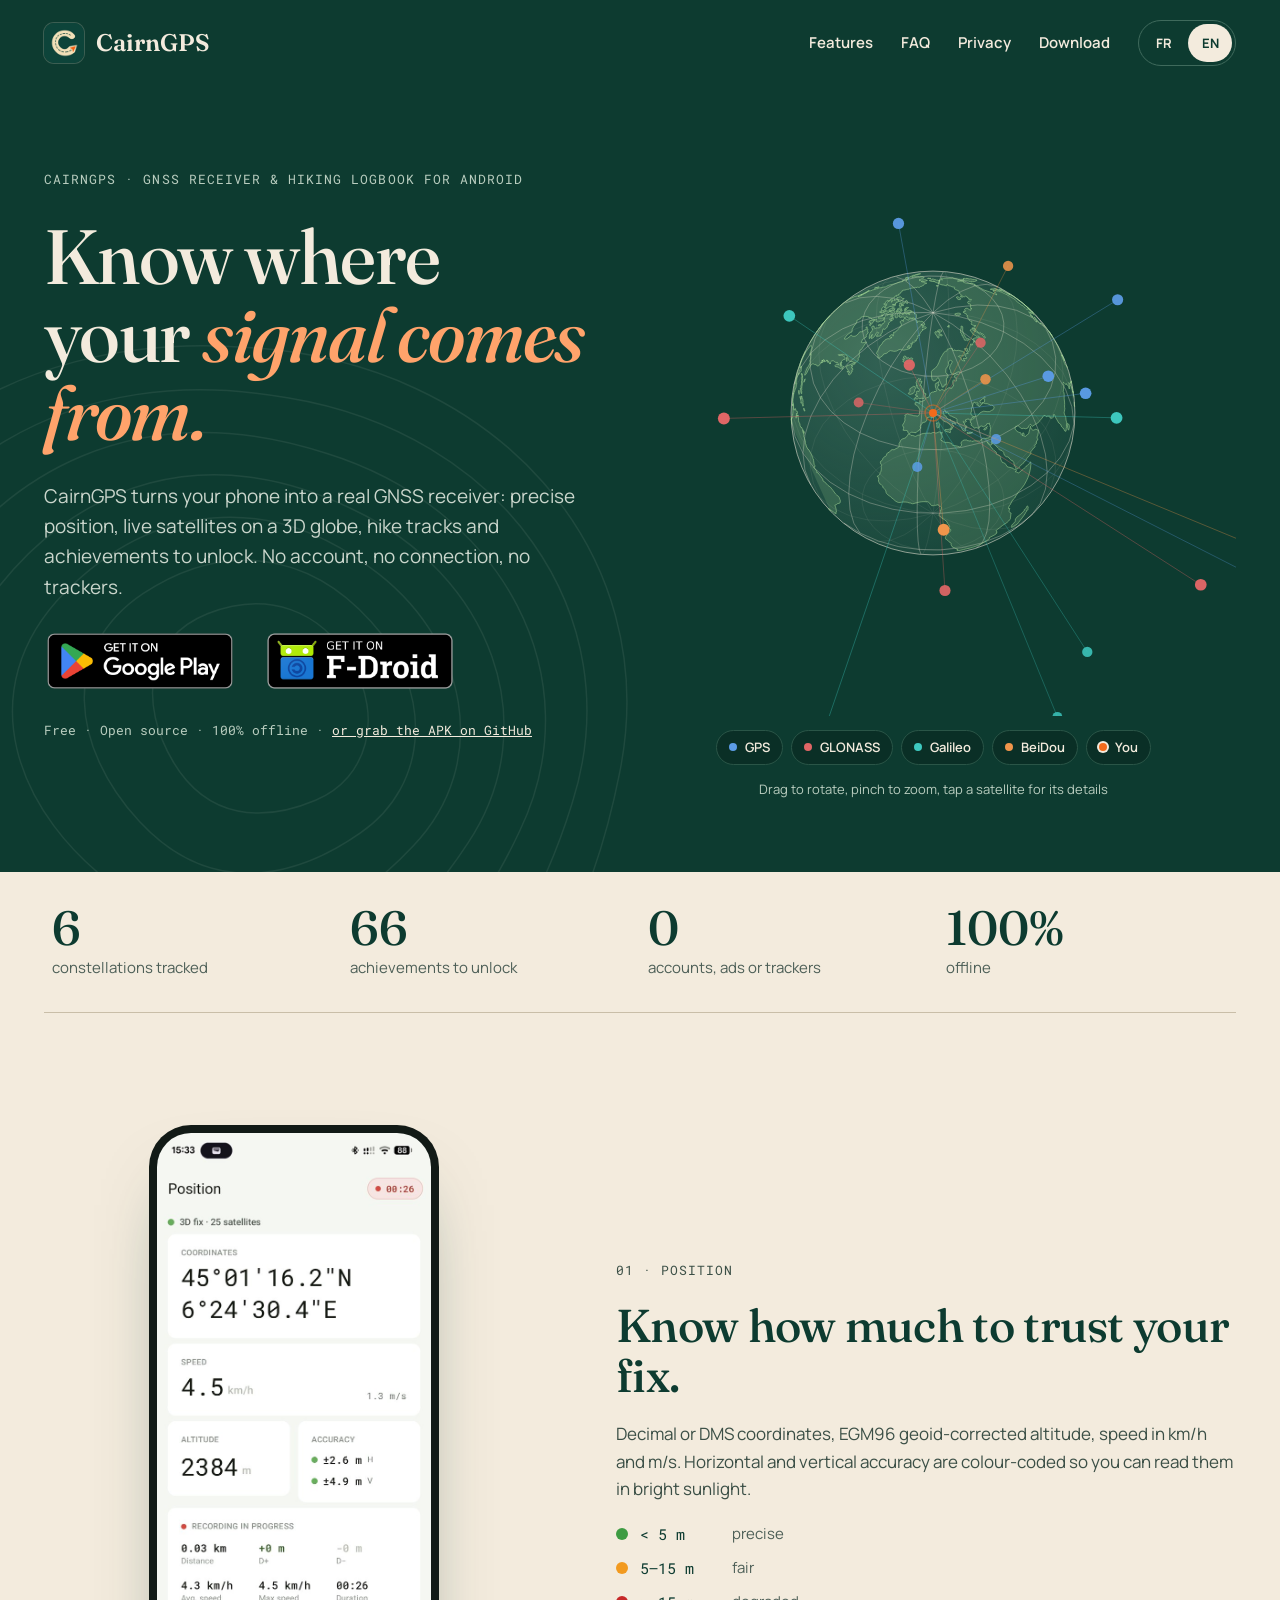
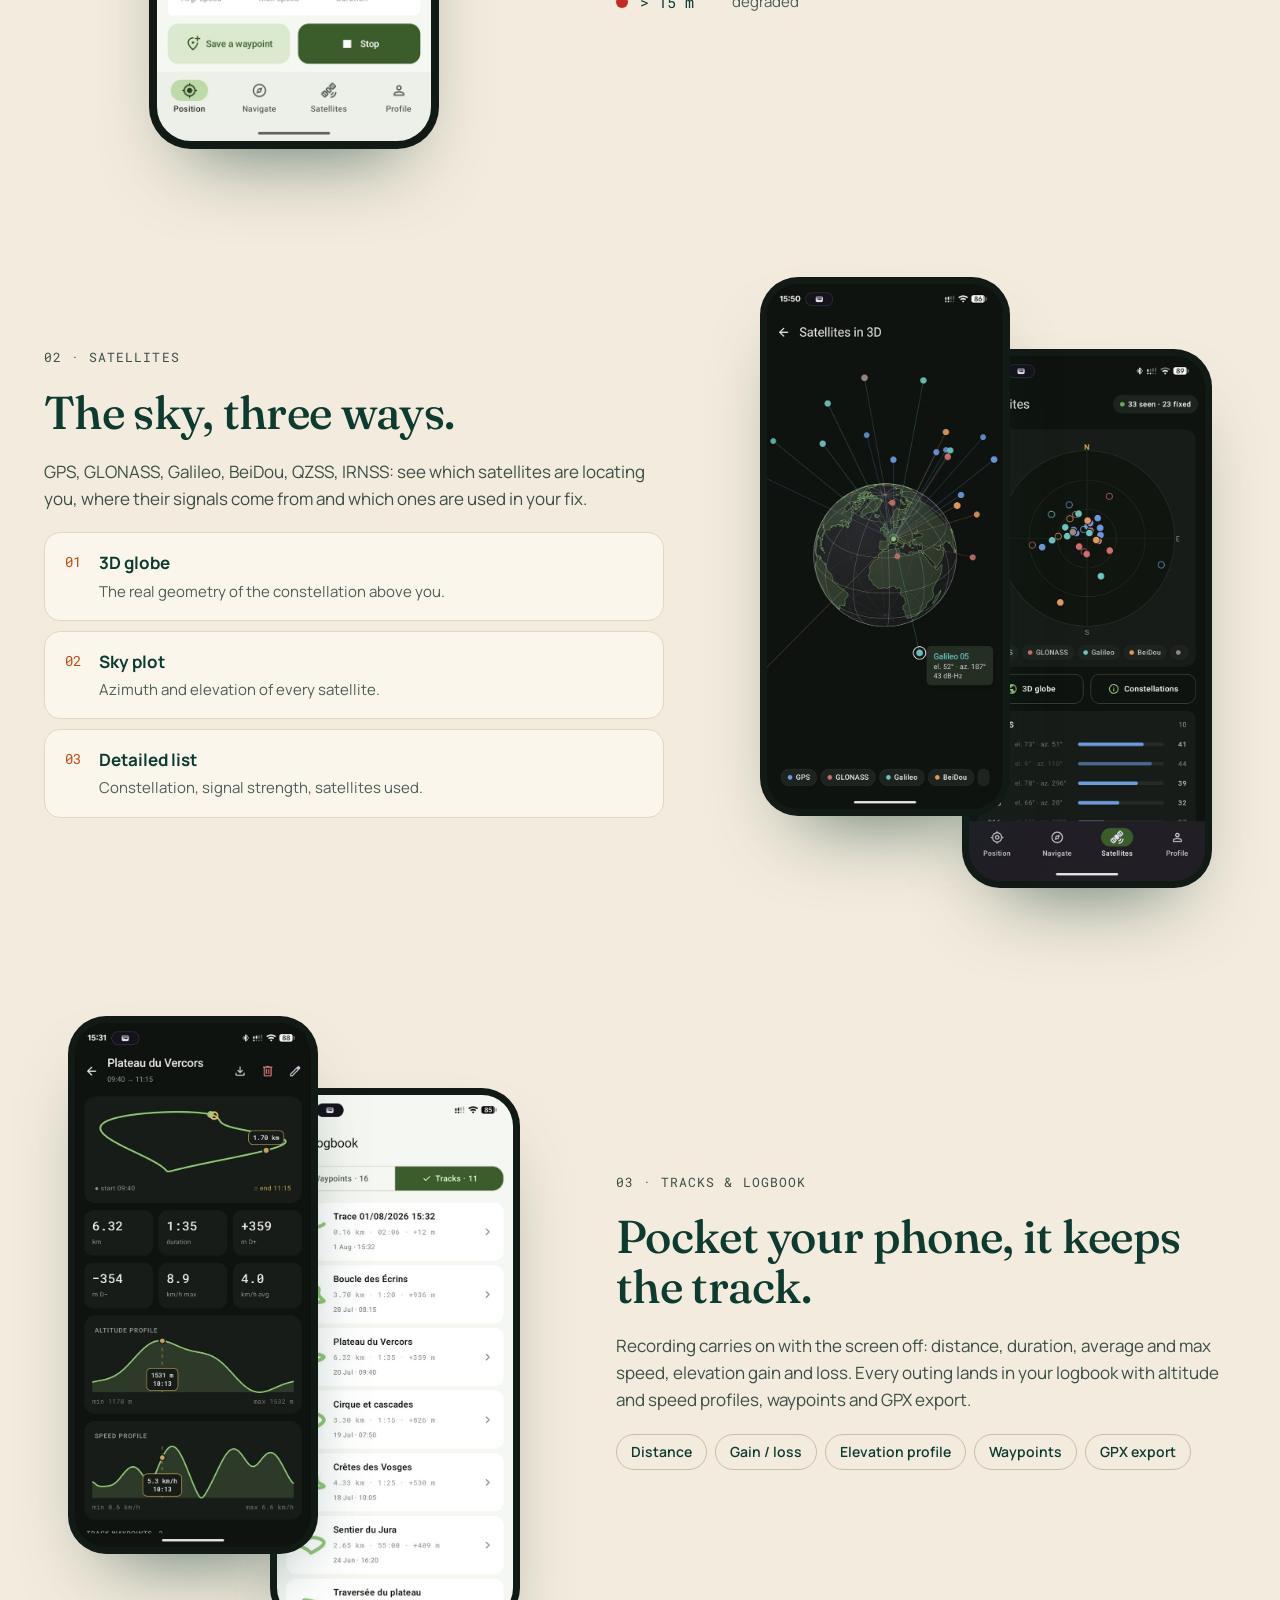
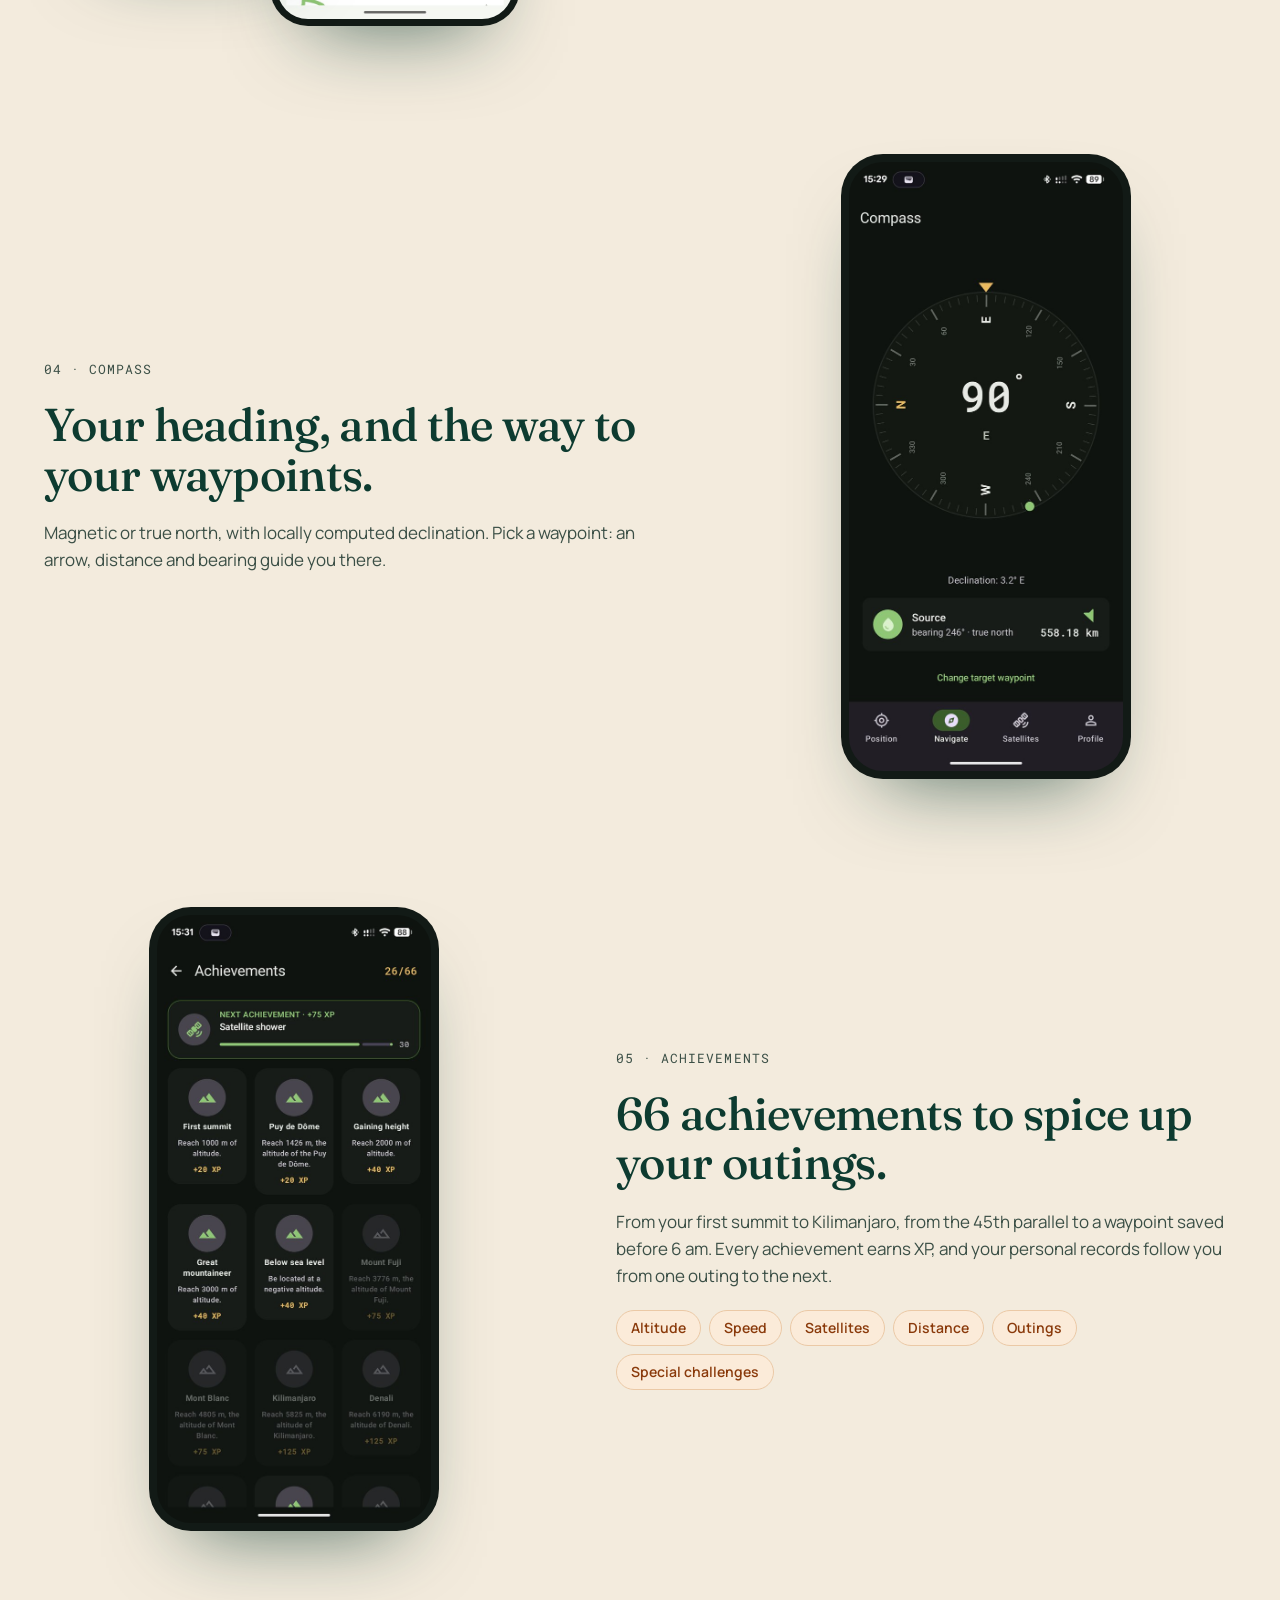
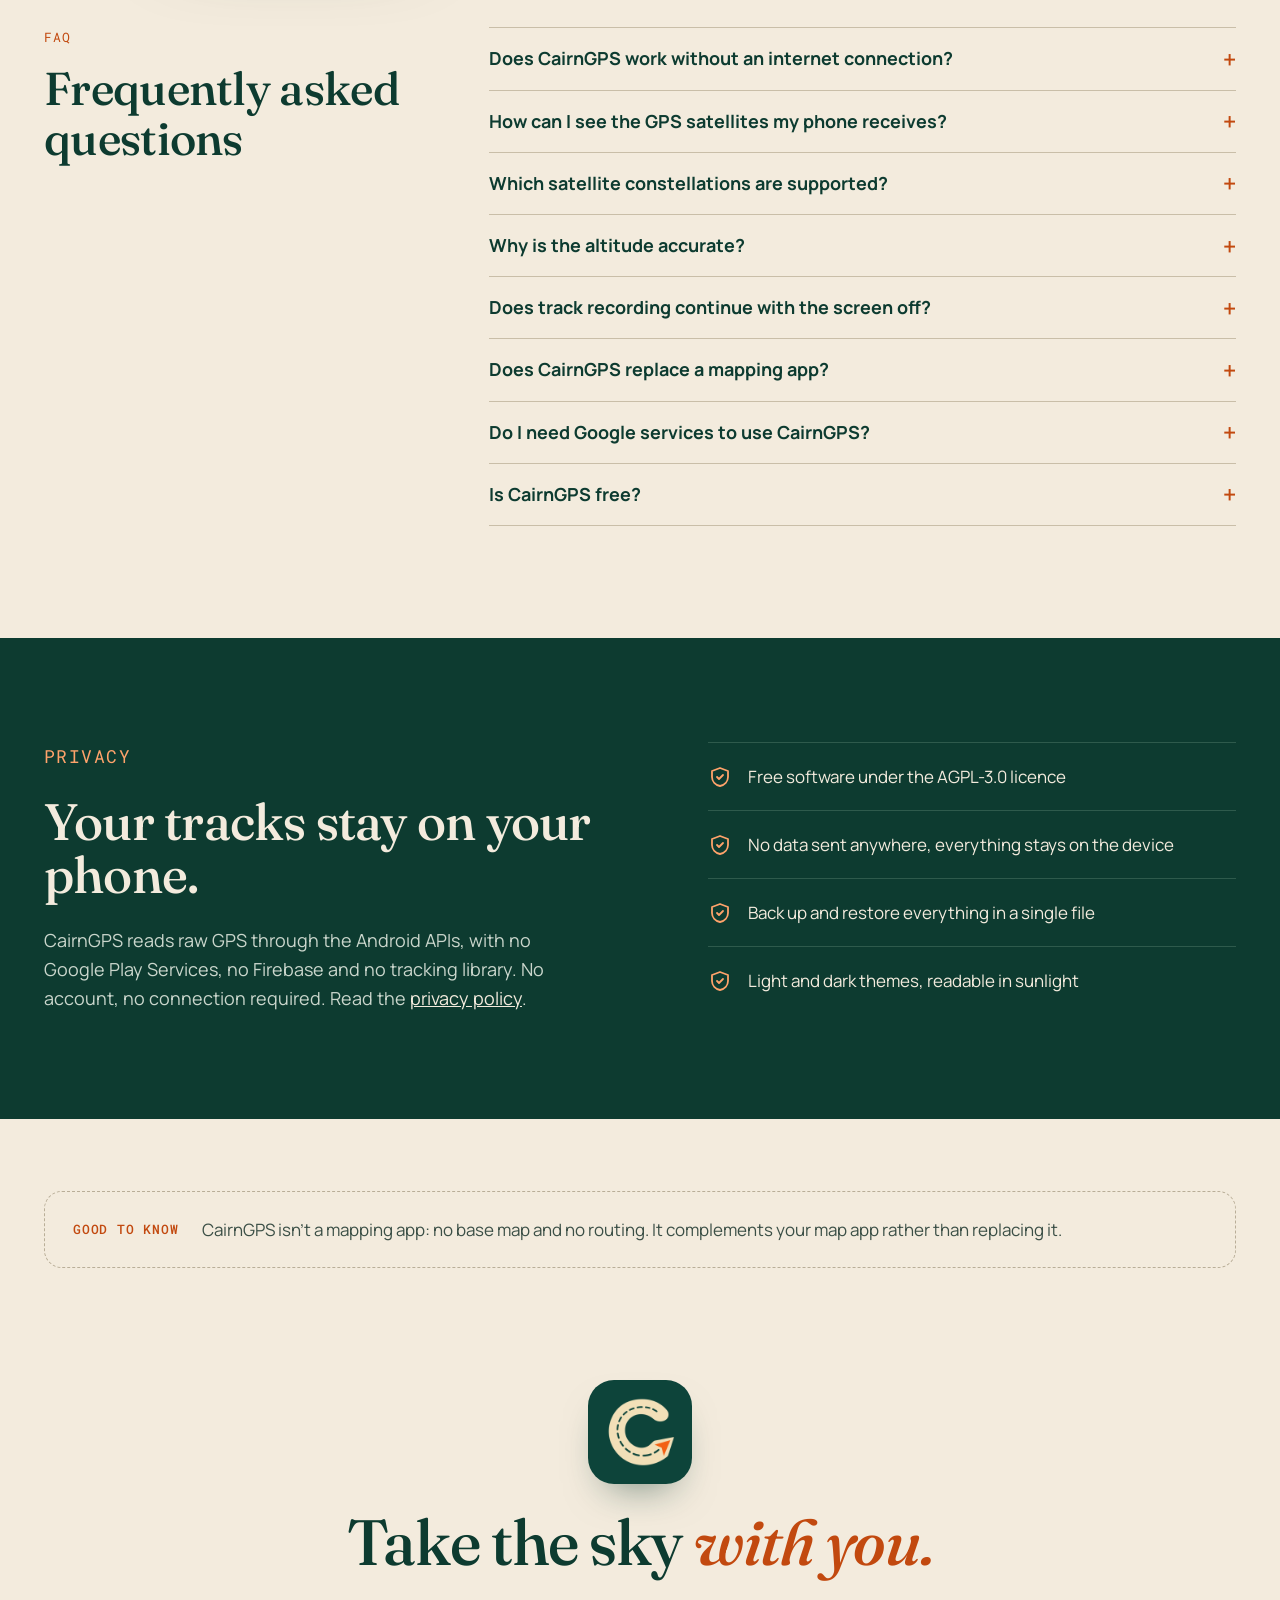
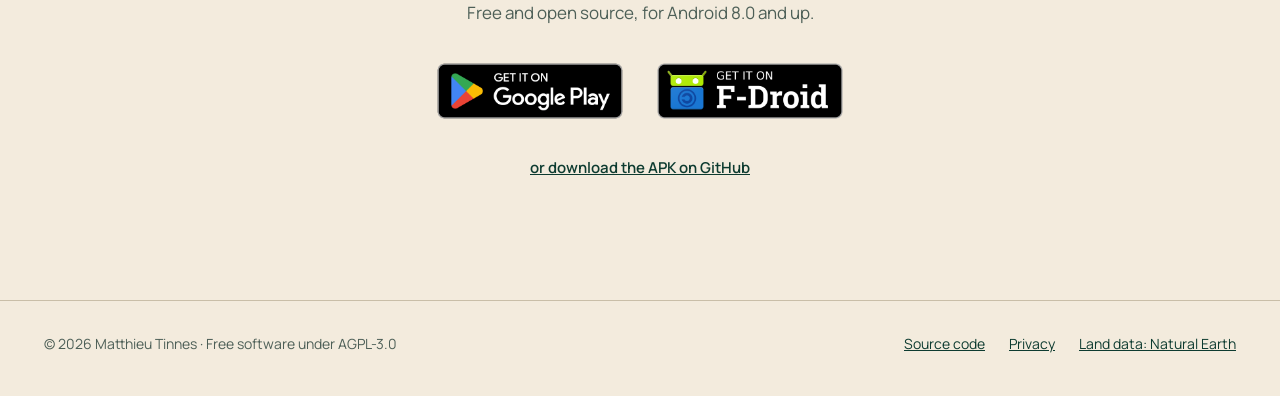
==== commit 48882199: "feat: host the privacy policy on the site at /privacy/ Co-Authored-By: Claude Sonnet 5.5 <noreply@an" ====
--- a/en/index.html
+++ b/en/index.html
@@ -20,7 +20,7 @@
   <link rel="manifest" href="/site.webmanifest">
   <link rel="preload" href="../assets/fonts/fraunces.woff2" as="font" type="font/woff2" crossorigin>
   <link rel="preload" href="../assets/fonts/manrope.woff2" as="font" type="font/woff2" crossorigin>
-  <link rel="stylesheet" href="../assets/css/styles.css?v=5">
+  <link rel="stylesheet" href="../assets/css/styles.css?v=6">
 
   <meta property="og:type" content="website">
   <meta property="og:site_name" content="CairnGPS">
@@ -343,7 +343,7 @@
         <div class="privacy-copy">
           <p class="eyebrow">Privacy</p>
           <h2 id="privacy-title">Your tracks stay on your phone.</h2>
-          <p>CairnGPS reads raw GPS through the Android APIs, with no Google Play Services, no Firebase and no tracking library. No account, no connection required. Read the <a href="https://matthieu.app/cairngps/privacy/">privacy policy</a>.</p>
+          <p>CairnGPS reads raw GPS through the Android APIs, with no Google Play Services, no Firebase and no tracking library. No account, no connection required. Read the <a href="/privacy/#en">privacy policy</a>.</p>
         </div>
         <ul class="checks">
           <li><svg width="24" height="24" viewBox="0 0 24 24" fill="none" stroke="#ffa36b" stroke-width="1.8" stroke-linecap="round" stroke-linejoin="round" aria-hidden="true" focusable="false"><path d="M12 3l8 3v6c0 4.5-3.4 8-8 9-4.6-1-8-4.5-8-9V6z"/><path d="M9 12l2 2 4-4"/></svg>Free software under the AGPL-3.0 licence</li>
@@ -378,7 +378,7 @@
       <span>© 2026 Matthieu Tinnes · Free software under AGPL-3.0</span>
       <ul>
         <li><a href="https://github.com/MatthieuTinnes/CairnGPS" data-umami-event="source-code" data-umami-event-location="footer">Source code</a></li>
-        <li><a href="https://matthieu.app/cairngps/privacy/">Privacy</a></li>
+        <li><a href="/privacy/#en">Privacy</a></li>
         <li><a href="https://www.naturalearthdata.com/">Land data: Natural Earth</a></li>
       </ul>
     </div>
--- a/assets/css/styles.css
+++ b/assets/css/styles.css
@@ -893,6 +893,47 @@
   list-style: none;
 }
 
+/* ---------- Privacy policy page ---------- */
+
+.legal {
+  padding-top: 56px;
+  padding-bottom: 72px;
+  max-width: 760px;
+}
+
+.legal-langs {
+  display: flex;
+  gap: 8px 24px;
+  margin: 0 0 48px;
+  padding: 0;
+  list-style: none;
+  font-weight: 600;
+}
+
+.legal section + section {
+  margin-top: 72px;
+  padding-top: 48px;
+  border-top: 1px solid var(--rule);
+}
+
+.legal h1 {
+  margin: 0 0 24px;
+  font-family: var(--serif);
+  font-weight: 500;
+  font-size: clamp(32px, 4.5vw, 48px);
+  line-height: 1.15;
+}
+
+.legal p {
+  color: var(--text);
+}
+
+.legal .updated {
+  font-family: var(--mono);
+  font-size: 13px;
+  color: var(--muted);
+}
+
 /* ---------- Small screens ---------- */
 
 @media (max-width: 640px) {
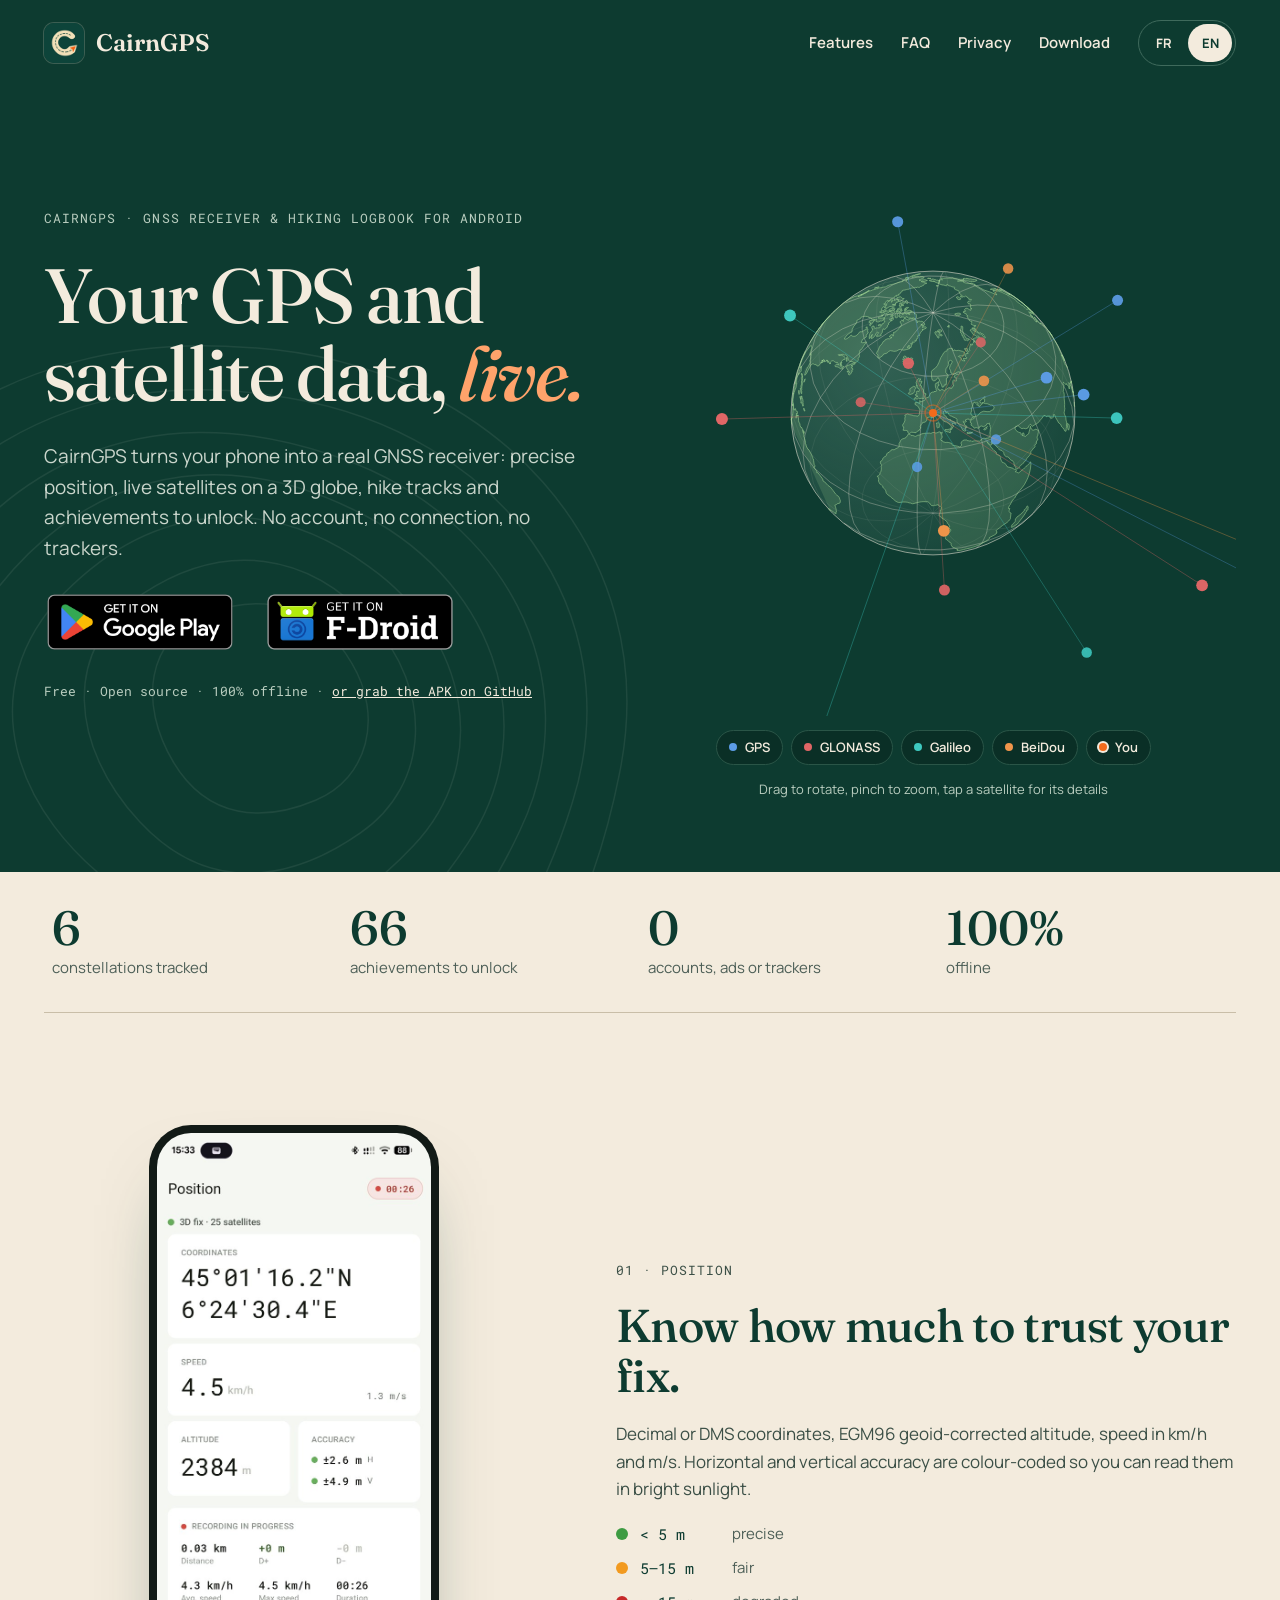
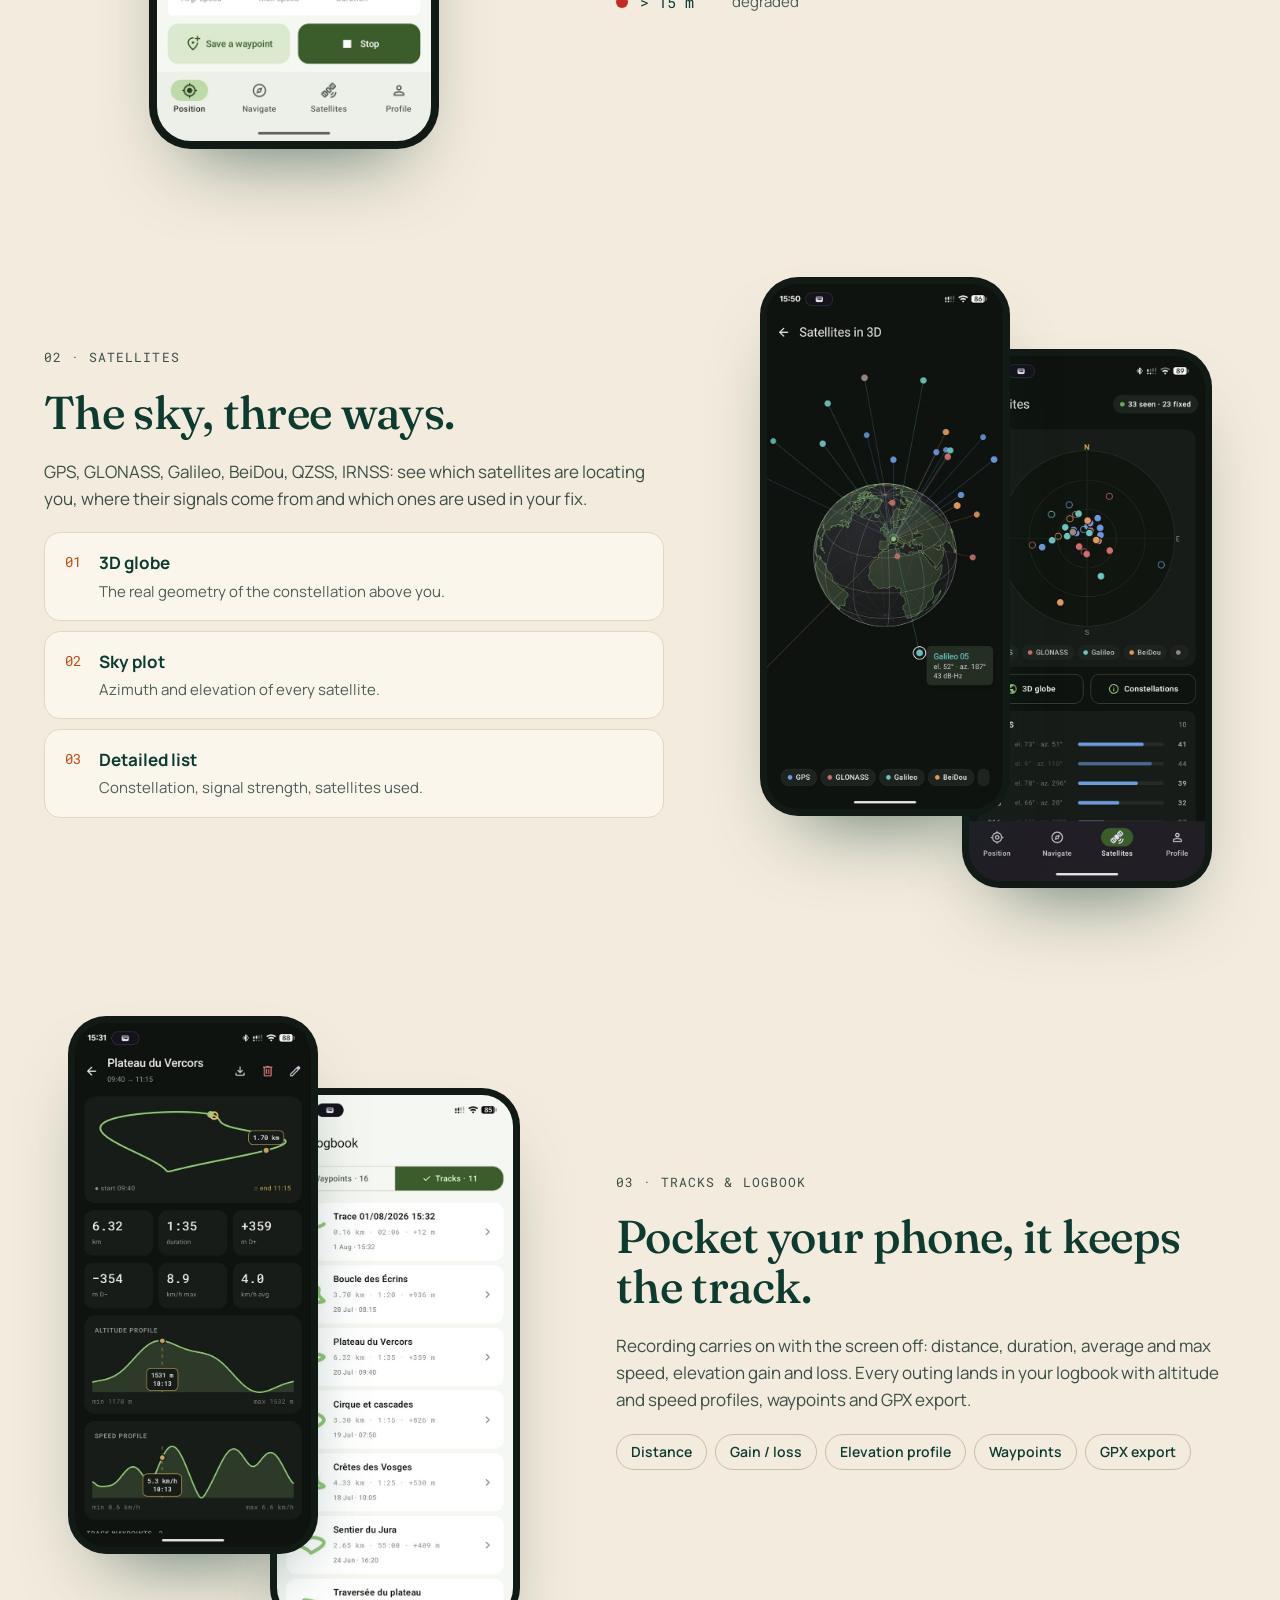
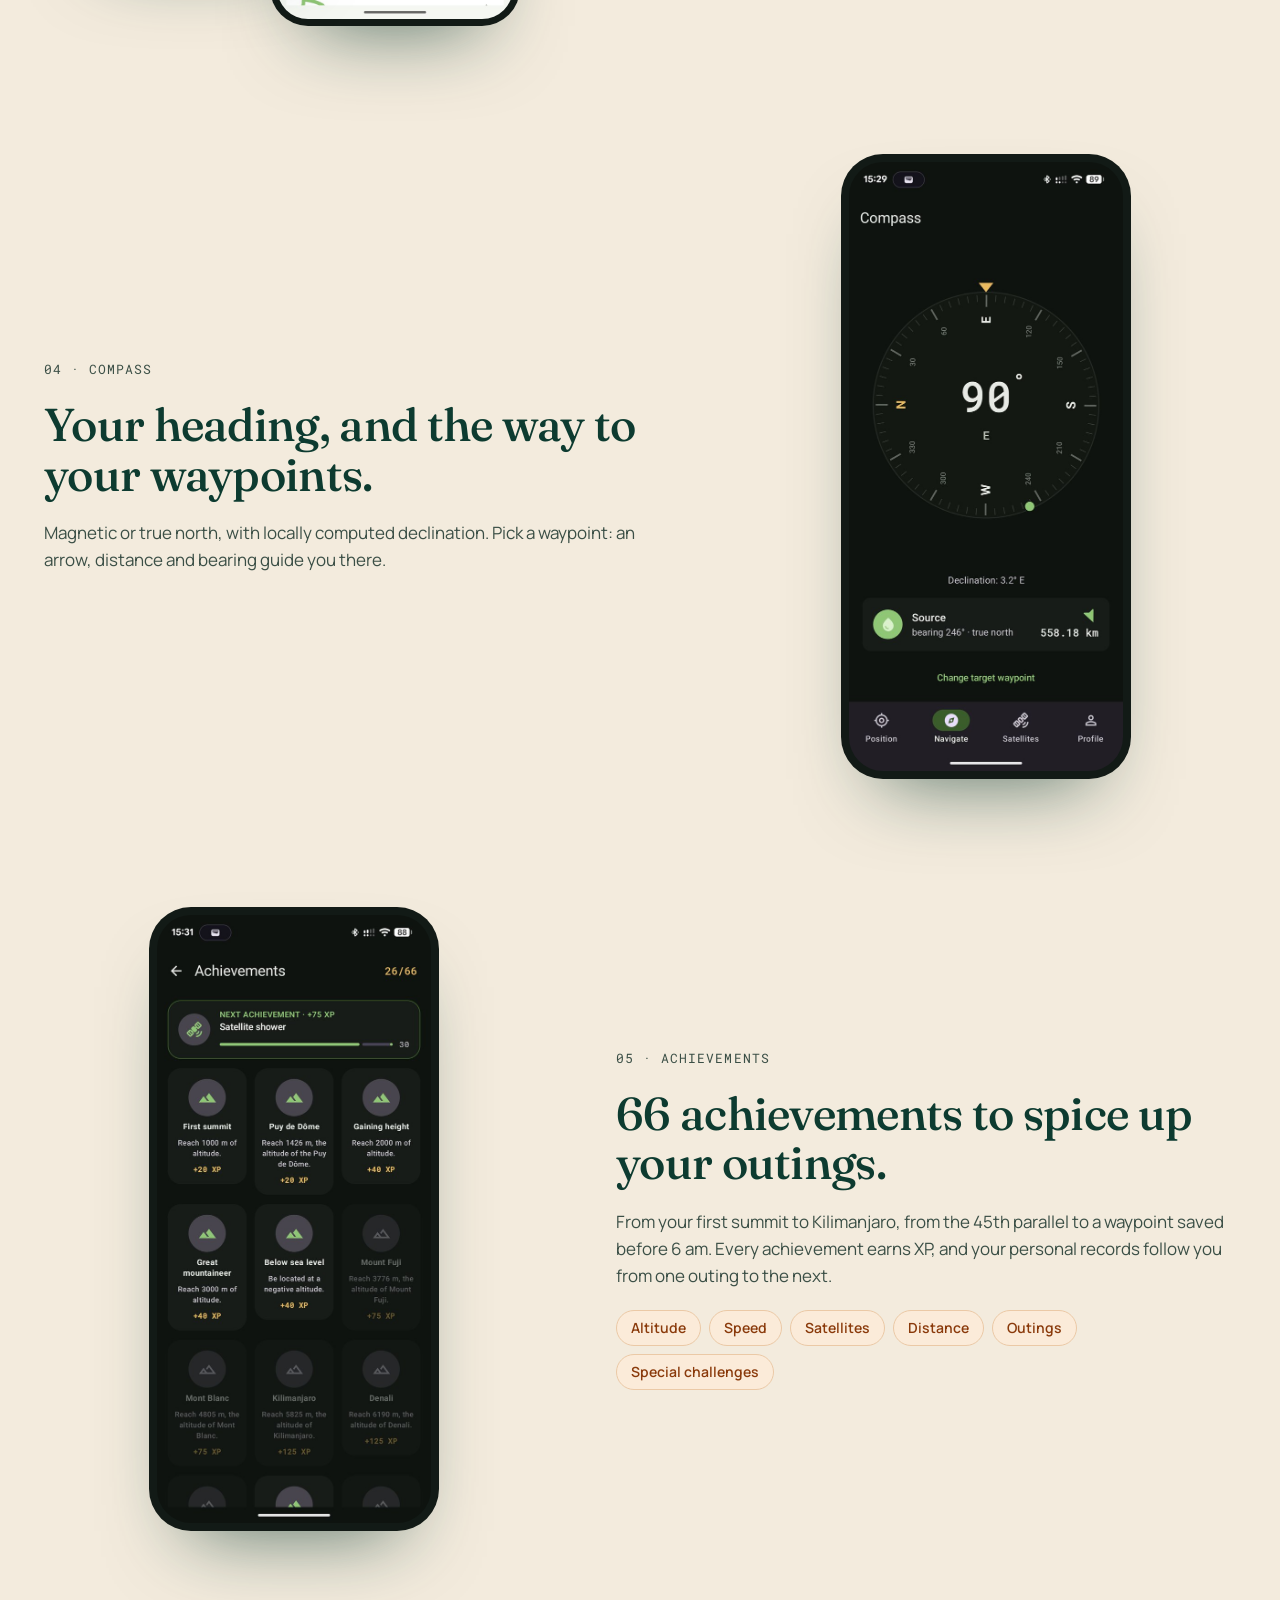
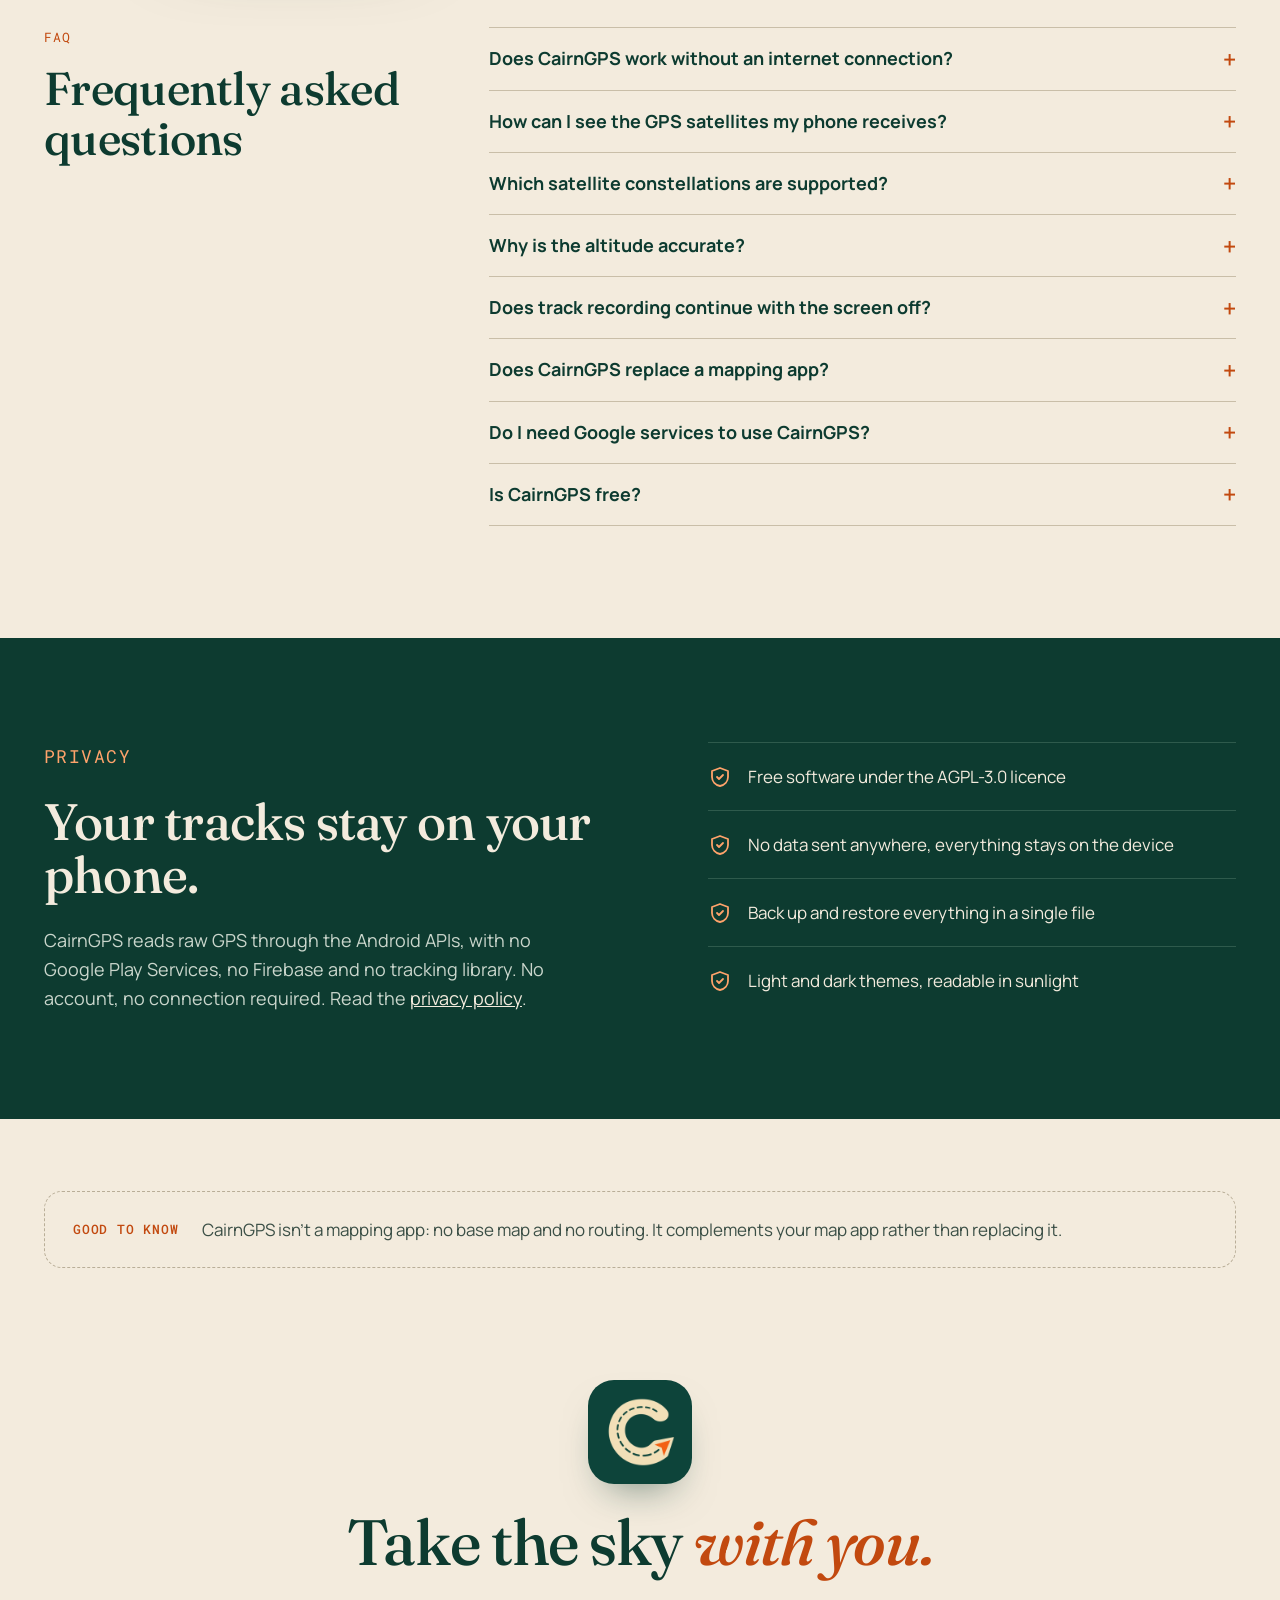
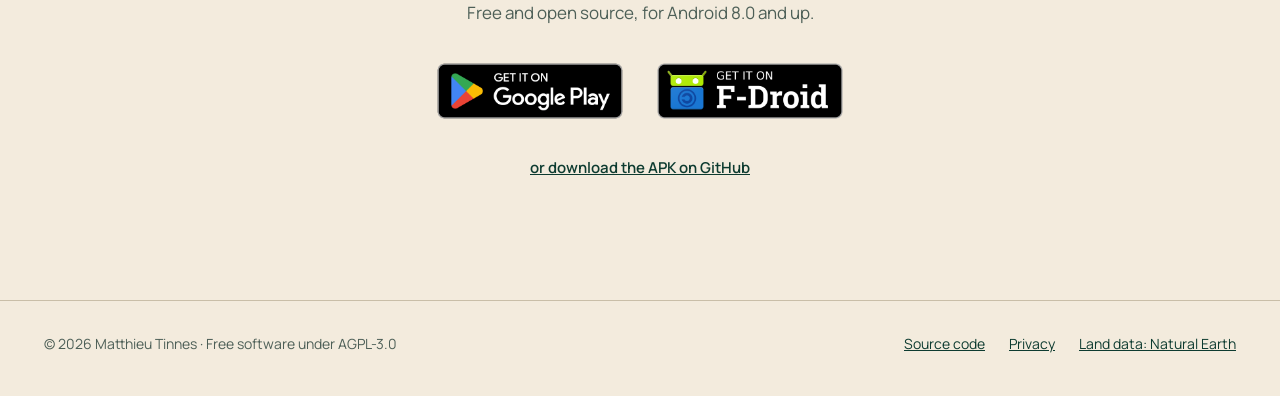
==== commit 95ee152f: "feat: change the hero headline to "your GPS and satellite data, live" Replace "Voyez d'où viennent v" ====
--- a/en/index.html
+++ b/en/index.html
@@ -24,7 +24,7 @@
 
   <meta property="og:type" content="website">
   <meta property="og:site_name" content="CairnGPS">
-  <meta property="og:title" content="CairnGPS – Know where your GPS signal comes from">
+  <meta property="og:title" content="CairnGPS – Your GPS and satellite data, live">
   <meta property="og:description" content="GNSS receiver and hiking logbook for Android: live satellites on a 3D globe, tracks, compass and achievements. Free, open source, offline.">
   <meta property="og:url" content="https://cairngps.matthieu.app/en/">
   <meta property="og:image" content="https://cairngps.matthieu.app/assets/img/og-en.png">
@@ -35,7 +35,7 @@
   <meta property="og:locale" content="en_US">
   <meta property="og:locale:alternate" content="fr_FR">
   <meta name="twitter:card" content="summary_large_image">
-  <meta name="twitter:title" content="CairnGPS – Know where your GPS signal comes from">
+  <meta name="twitter:title" content="CairnGPS – Your GPS and satellite data, live">
   <meta name="twitter:description" content="GNSS receiver and hiking logbook for Android: live satellites on a 3D globe, tracks, compass and achievements. Free, open source, offline.">
   <meta name="twitter:image" content="https://cairngps.matthieu.app/assets/img/og-en.png">
   <meta name="twitter:image:alt" content="CairnGPS, GNSS receiver and hiking logbook for Android">
@@ -173,7 +173,7 @@
 
     <section class="hero-body wrap" aria-labelledby="hero-title">
       <div class="hero-copy">
-        <h1 id="hero-title"><span class="eyebrow">CairnGPS · GNSS receiver &amp; hiking logbook for Android</span> Know where your <em>signal comes from.</em></h1>
+        <h1 id="hero-title"><span class="eyebrow">CairnGPS · GNSS receiver &amp; hiking logbook for Android</span> Your GPS and satellite data, <em>live.</em></h1>
         <p class="lead">CairnGPS turns your phone into a real GNSS receiver: precise position, live satellites on a 3D globe, hike tracks and achievements to unlock. No account, no connection, no trackers.</p>
         <div class="stores">
           <a href="https://play.google.com/store/apps/details?id=app.matthieu.cairngps" data-umami-event="download-google-play" data-umami-event-location="hero"><img src="../assets/img/badges/google-play-en.png" alt="Get it on Google Play" width="646" height="250"></a>
